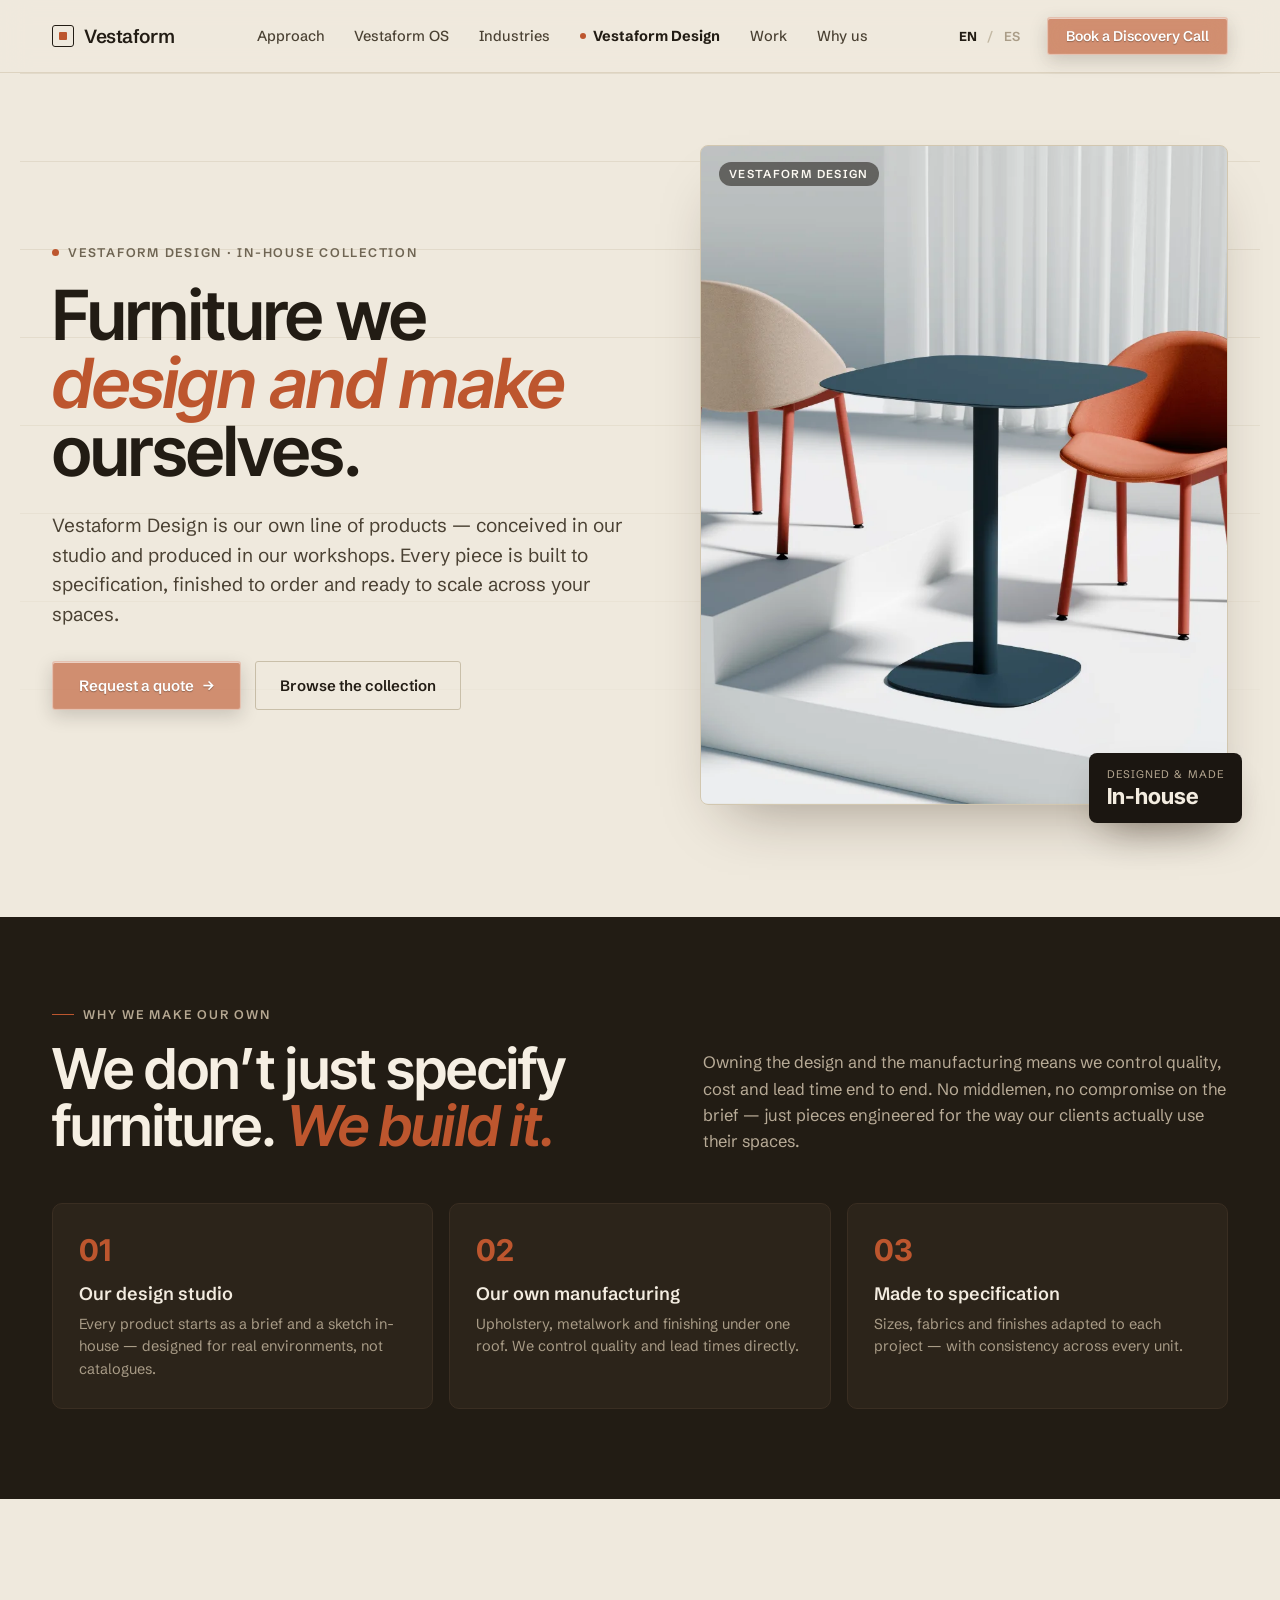
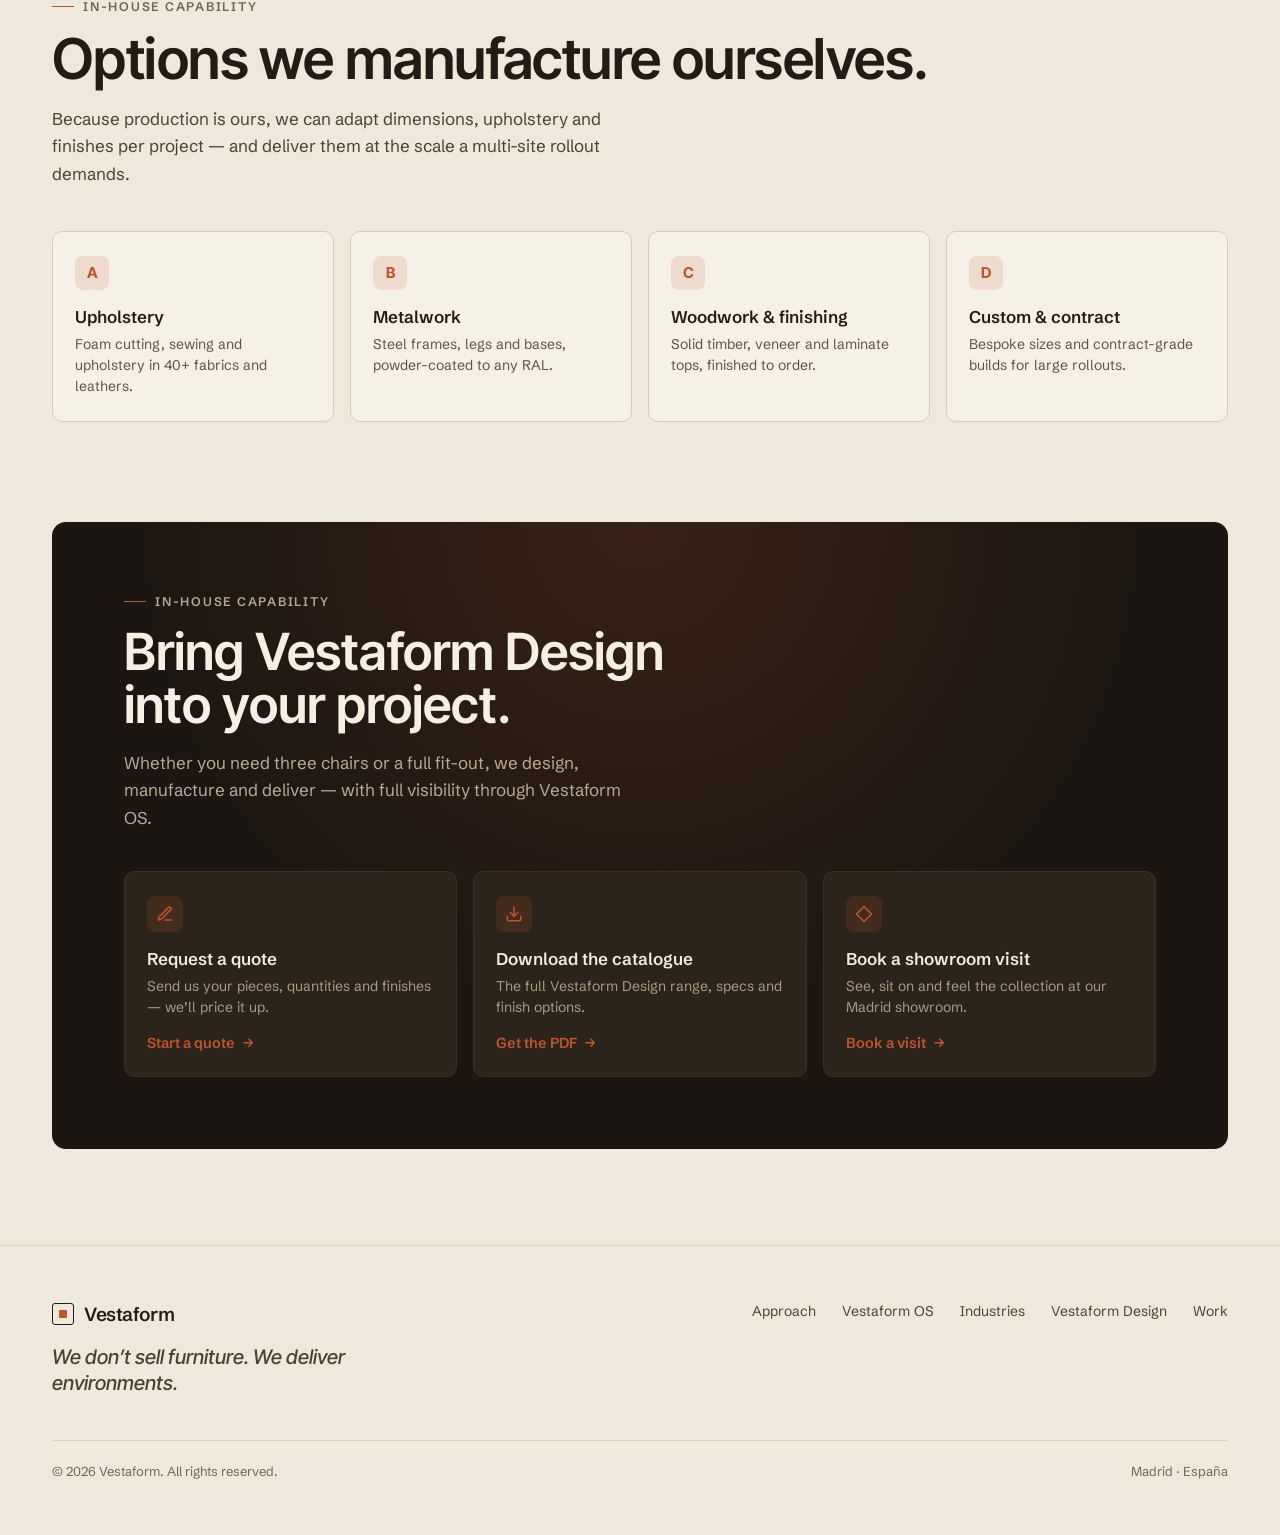
==== project/design.html @ c0415ea2 "Unify nav into shared <site-nav>, add real Design page + glass CTAs Install the ui-ux-pro-max skill " ====
<!DOCTYPE html>
<html lang="en">
<head>
<meta charset="utf-8">
<meta name="viewport" content="width=device-width, initial-scale=1">
<title>Vestaform Design — Furniture we design and make ourselves</title>
<link rel="preconnect" href="https://fonts.googleapis.com">
<link rel="preconnect" href="https://fonts.gstatic.com" crossorigin>
<link href="https://fonts.googleapis.com/css2?family=Inter+Tight:ital,wght@0,400;0,500;0,600;0,700;0,800;1,400;1,600&family=Schibsted+Grotesk:ital,wght@0,400;0,500;0,600;0,700;0,800;1,400&display=swap" rel="stylesheet">
<link rel="stylesheet" href="../vestaform.css">
<script src="image-slot.js"></script>
<script src="nav.js"></script>
<style>
/* Design-page-only section styles (shared nav/buttons/footer/kicker → vestaform.css) */

/* Hero */
.d-hero { max-width: 1240px; margin: 0 auto; padding: 72px 32px 40px; position: relative; }
.d-hero-grid { position: relative; display: grid; grid-template-columns: 1.05fr 0.95fr; gap: clamp(32px, 5vw, 72px); align-items: center; }
.d-hero-rule { position: absolute; inset: 0; background-image: linear-gradient(#d7cdb8 1px, transparent 1px); background-size: 100% 88px; opacity: 0.5; pointer-events: none; mask-image: linear-gradient(to bottom, #000 30%, transparent 92%); -webkit-mask-image: linear-gradient(to bottom, #000 30%, transparent 92%); }
.d-hero-eyebrow { display: inline-flex; align-items: center; gap: 9px; font-size: 12.5px; font-weight: 600; letter-spacing: 0.14em; text-transform: uppercase; color: #6f6553; }
.d-hero-eyebrow .dot { width: 7px; height: 7px; border-radius: 50%; background: var(--accent); }
.d-hero-h1 { font-family: 'Inter Tight', sans-serif; font-weight: 600; font-size: clamp(42px, 5.4vw, 78px); line-height: 0.98; letter-spacing: -0.015em; margin: 22px 0 0; max-width: 15ch; }
.d-hero-h1 em { font-style: italic; color: var(--accent); }
.d-hero-sub { max-width: 50ch; font-size: clamp(16px, 1.5vw, 19px); line-height: 1.55; color: #4a4133; margin: 26px 0 0; }
.d-hero-ctas { display: flex; flex-wrap: wrap; gap: 14px; margin-top: 32px; }
.btn-line { padding: 14px 24px; border-radius: 3px; font-size: 15px; font-weight: 600; color: #221c14; border: 1px solid #c9bfa9; background: transparent; text-decoration: none; cursor: pointer; display: inline-flex; align-items: center; transition: background 0.15s; }
.btn-line:hover { background: #e6dcc8; }
.d-hero-media { position: relative; }
.d-hero-frame { position: relative; aspect-ratio: 4/5; border-radius: 8px; overflow: hidden; border: 1px solid #d2c7b0; background: linear-gradient(135deg, #e2d8c4, #d8ccb4); box-shadow: 0 30px 60px -28px rgba(40,25,12,0.4); }
.d-hero-frame image-slot { position: absolute; inset: 0; width: 100%; height: 100%; }
.d-img-badge { position: absolute; left: 18px; top: 16px; pointer-events: none; font-size: 11.5px; font-weight: 600; letter-spacing: 0.12em; text-transform: uppercase; color: #fdfaf3; background: rgba(27,22,17,0.55); padding: 5px 10px; border-radius: 20px; backdrop-filter: blur(4px); }
.d-hero-tag { position: absolute; right: -14px; bottom: -18px; background: #1b1611; color: #f3ece0; border-radius: 8px; padding: 14px 18px; box-shadow: 0 20px 40px -16px rgba(40,25,12,0.5); animation: vfFloat 7s ease-in-out infinite; }
.d-hero-tag-l { font-size: 11px; letter-spacing: 0.1em; text-transform: uppercase; color: #b6a892; }
.d-hero-tag-v { font-family: 'Inter Tight', sans-serif; font-size: 22px; font-weight: 700; margin-top: 2px; }

/* Story (dark) */
.d-story { margin-top: 72px; background: #221c14; color: #ece4d6; }
.d-story-inner { max-width: 1240px; margin: 0 auto; padding: clamp(56px, 7vw, 96px) 32px; }
.d-story-head { display: grid; grid-template-columns: 1.15fr 1fr; gap: 48px; align-items: end; margin-top: 18px; }
.d-story-h2 { font-family: 'Inter Tight', sans-serif; font-weight: 600; font-size: clamp(32px, 4.4vw, 60px); line-height: 1.02; letter-spacing: -0.015em; margin: 0; max-width: 16ch; color: #f6efe3; }
.d-story-h2 em { font-style: italic; color: var(--accent); }
.d-story-body { font-size: 16.5px; line-height: 1.6; color: #b8ab97; margin: 0; }
.d-pillars { display: grid; grid-template-columns: repeat(3, 1fr); gap: 16px; margin-top: 48px; }
.d-pillar { background: #2c241a; border: 1px solid #3a2e22; border-radius: 10px; padding: 28px 26px; }
.d-pillar-n { font-family: 'Inter Tight', sans-serif; font-weight: 700; font-size: 30px; color: var(--accent); }
.d-pillar-t { font-size: 18px; font-weight: 600; color: #f3ece0; margin-top: 14px; }
.d-pillar-d { font-size: 14.5px; line-height: 1.55; color: #a99c87; margin-top: 8px; }

/* Capabilities (bone) */
.d-cap { max-width: 1240px; margin: 0 auto; padding: clamp(64px, 8vw, 100px) 32px; }
.d-cap-intro { max-width: 60ch; font-size: 17px; line-height: 1.6; color: #4a4133; margin: 18px 0 0; }
.d-cap-grid { display: grid; grid-template-columns: repeat(4, 1fr); gap: 16px; margin-top: 44px; }
.d-cap-card { border: 1px solid #d8cdb8; background: #f6f1e7; border-radius: 10px; padding: 24px 22px; transition: border-color 0.2s; }
.d-cap-card:hover { border-color: #c2b599; }
.d-cap-badge { width: 34px; height: 34px; border-radius: 8px; background: rgba(189,86,46,0.14); color: var(--accent); display: inline-flex; align-items: center; justify-content: center; font-family: 'Inter Tight', sans-serif; font-weight: 700; font-size: 15px; }
.d-cap-t { font-size: 17px; font-weight: 600; color: #221c14; margin-top: 16px; }
.d-cap-d { font-size: 14px; line-height: 1.5; color: #5d5544; margin-top: 7px; }

/* CTA (dark panel) */
.d-cta { max-width: 1240px; margin: 0 auto; padding: 0 32px 96px; }
.d-cta-panel { background: #1b1611; border-radius: 14px; padding: clamp(40px,6vw,72px); position: relative; overflow: hidden; }
.d-cta-glow { position: absolute; inset: 0; background-image: radial-gradient(circle at 50% 0%, rgba(189,86,46,0.18), transparent 60%); pointer-events: none; }
.d-cta-content { position: relative; }
.d-cta-h2 { font-family: 'Inter Tight', sans-serif; font-weight: 600; font-size: clamp(30px,4vw,52px); line-height: 1.04; color: #f6efe3; margin: 16px 0 0; max-width: 18ch; }
.d-cta-sub { font-size: 17px; line-height: 1.6; color: #b8ab97; margin: 18px 0 0; max-width: 52ch; }
.d-cta-cards { display: grid; grid-template-columns: repeat(3, 1fr); gap: 16px; margin-top: 40px; }
.d-cta-card { background: #2c241a; border: 1px solid #3a2e22; border-radius: 10px; padding: 24px 22px; display: flex; flex-direction: column; }
.d-cta-icon { width: 36px; height: 36px; border-radius: 8px; background: rgba(189,86,46,0.16); color: var(--accent); display: inline-flex; align-items: center; justify-content: center; }
.d-cta-icon svg { width: 18px; height: 18px; }
.d-cta-card-t { font-size: 17px; font-weight: 600; color: #f3ece0; margin-top: 16px; }
.d-cta-card-d { font-size: 14px; line-height: 1.5; color: #a99c87; margin-top: 7px; flex: 1; }
.d-cta-action { display: inline-flex; align-items: center; gap: 8px; margin-top: 16px; text-decoration: none; font-size: 14.5px; font-weight: 600; color: var(--accent); transition: gap 0.15s; }
.d-cta-action:hover { gap: 12px; }

/* Responsive */
@media (max-width: 880px) {
  .d-hero-grid, .d-story-head { grid-template-columns: 1fr; gap: 32px; }
  .d-cap-grid { grid-template-columns: repeat(2, 1fr); }
  .d-cta-cards { grid-template-columns: 1fr; }
  .d-pillars { grid-template-columns: 1fr; }
  .d-hero-tag { right: 12px; }
}
@media (max-width: 768px) {
  .d-hero, .d-story-inner, .d-cap, .d-cta { padding-left: 20px; padding-right: 20px; }
  .d-cap-grid { grid-template-columns: 1fr; }
}
</style>
</head>
<body>

<a href="#main" class="skip-link" data-i18n="a11y.skip">Skip to content</a>

<!-- NAV (rendered by nav.js · single source of truth) -->
<site-nav id="top" data-active="design" data-home="../index.html" data-design-href="design.html"></site-nav>

<main id="main">

  <!-- HERO -->
  <section class="d-hero">
    <div class="d-hero-rule"></div>
    <div class="d-hero-grid">
      <div>
        <div class="d-hero-eyebrow anim-up"><span class="dot"></span><span data-i18n="hero.eyebrow"></span></div>
        <h1 class="d-hero-h1 anim-up-1">
          <span data-i18n="hero.h1a"></span> <em data-i18n="hero.h1b"></em><span data-i18n="hero.h1c"></span>
        </h1>
        <p class="d-hero-sub anim-up-2" data-i18n="hero.sub"></p>
        <div class="d-hero-ctas anim-up-3">
          <a href="../index.html#contact" class="btn-cta-lg btn-glass"><span data-i18n="hero.cta1"></span> <span>→</span></a>
          <a href="#collection" class="btn-line" data-i18n="hero.cta2"></a>
        </div>
      </div>
      <div class="d-hero-media anim-up-4">
        <div class="d-hero-frame">
          <image-slot id="vf-design-hero" shape="rect" fit="cover" placeholder="Drop a flagship product photo"></image-slot>
          <div class="d-img-badge" data-i18n="hero.imgTag"></div>
        </div>
        <div class="d-hero-tag">
          <div class="d-hero-tag-l" data-i18n="hero.badgeLabel"></div>
          <div class="d-hero-tag-v" data-i18n="hero.badgeVal"></div>
        </div>
      </div>
    </div>
  </section>

  <!-- IN-HOUSE STORY -->
  <section class="d-story">
    <div class="d-story-inner">
      <div class="kicker kicker-dark"><span class="kicker-line"></span><span data-i18n="story.kicker"></span></div>
      <div class="d-story-head">
        <h2 class="d-story-h2"><span data-i18n="story.titleA"></span> <em data-i18n="story.titleB"></em></h2>
        <p class="d-story-body" data-i18n="story.body"></p>
      </div>
      <div class="d-pillars" id="d-pillars"></div>
    </div>
  </section>

  <!-- CAPABILITIES -->
  <section id="collection" class="d-cap">
    <div class="kicker"><span class="kicker-line"></span><span data-i18n="cap.kicker"></span></div>
    <h2 class="section-h2" data-i18n="cap.title"></h2>
    <p class="d-cap-intro" data-i18n="cap.intro"></p>
    <div class="d-cap-grid" id="d-caps"></div>
  </section>

  <!-- CTA -->
  <section class="d-cta">
    <div class="d-cta-panel">
      <div class="d-cta-glow"></div>
      <div class="d-cta-content">
        <div class="kicker kicker-dark"><span class="kicker-line"></span><span data-i18n="cap.kicker"></span></div>
        <h2 class="d-cta-h2" data-i18n="cta.title"></h2>
        <p class="d-cta-sub" data-i18n="cta.sub"></p>
        <div class="d-cta-cards" id="d-cta-cards"></div>
      </div>
    </div>
  </section>

</main>

<!-- FOOTER -->
<footer class="footer">
  <div class="footer-inner">
    <div class="footer-top">
      <div class="footer-logo-area">
        <a href="../index.html#top" class="nav-logo">
          <span class="nav-logo-box"><span class="nav-logo-dot"></span></span>
          <span class="nav-logo-name">Vestaform</span>
        </a>
        <p class="footer-tagline" data-i18n="footer.tag"></p>
      </div>
      <div class="footer-links">
        <a href="../index.html#model" data-i18n="nav.approach"></a>
        <a href="../index.html#os" data-i18n="nav.os"></a>
        <a href="../index.html#industries" data-i18n="nav.industries"></a>
        <a href="design.html" data-i18n="nav.design"></a>
        <a href="../index.html#work" data-i18n="nav.work"></a>
      </div>
    </div>
    <div class="footer-bottom">
      <span>© 2026 Vestaform. <span data-i18n="footer.rights"></span></span>
      <span>Madrid · España</span>
    </div>
  </div>
</footer>

<script>
// ── Translations (Design page) ───────────────────────────────────────────────
// nav.* and a11y.* mirror index.html so the shared <site-nav> renders identically.
const T = {
  en: {
    a11y: { skip: 'Skip to content' },
    nav: { approach: 'Approach', os: 'Vestaform OS', industries: 'Industries', design: 'Vestaform Design', work: 'Work', about: 'Why us', cta: 'Book a Discovery Call' },
    hero: {
      eyebrow: 'Vestaform Design · In-house collection',
      h1a: 'Furniture we', h1b: 'design and make', h1c: ' ourselves.',
      sub: 'Vestaform Design is our own line of products — conceived in our studio and produced in our workshops. Every piece is built to specification, finished to order and ready to scale across your spaces.',
      cta1: 'Request a quote', cta2: 'Browse the collection',
      imgTag: 'Vestaform Design', badgeLabel: 'Designed & made', badgeVal: 'In-house'
    },
    story: {
      kicker: 'Why we make our own',
      titleA: 'We don’t just specify furniture.', titleB: 'We build it.',
      body: 'Owning the design and the manufacturing means we control quality, cost and lead time end to end. No middlemen, no compromise on the brief — just pieces engineered for the way our clients actually use their spaces.',
      pillars: [
        { n: '01', t: 'Our design studio', d: 'Every product starts as a brief and a sketch in-house — designed for real environments, not catalogues.' },
        { n: '02', t: 'Our own manufacturing', d: 'Upholstery, metalwork and finishing under one roof. We control quality and lead times directly.' },
        { n: '03', t: 'Made to specification', d: 'Sizes, fabrics and finishes adapted to each project — with consistency across every unit.' }
      ]
    },
    cap: {
      kicker: 'In-house capability',
      title: 'Options we manufacture ourselves.',
      intro: 'Because production is ours, we can adapt dimensions, upholstery and finishes per project — and deliver them at the scale a multi-site rollout demands.',
      items: [
        { n: 'A', t: 'Upholstery', d: 'Foam cutting, sewing and upholstery in 40+ fabrics and leathers.' },
        { n: 'B', t: 'Metalwork', d: 'Steel frames, legs and bases, powder-coated to any RAL.' },
        { n: 'C', t: 'Woodwork & finishing', d: 'Solid timber, veneer and laminate tops, finished to order.' },
        { n: 'D', t: 'Custom & contract', d: 'Bespoke sizes and contract-grade builds for large rollouts.' }
      ]
    },
    cta: {
      title: 'Bring Vestaform Design into your project.',
      sub: 'Whether you need three chairs or a full fit-out, we design, manufacture and deliver — with full visibility through Vestaform OS.',
      cards: [
        { icon: 'pencil', t: 'Request a quote', d: 'Send us your pieces, quantities and finishes — we’ll price it up.', action: 'Start a quote' },
        { icon: 'download', t: 'Download the catalogue', d: 'The full Vestaform Design range, specs and finish options.', action: 'Get the PDF' },
        { icon: 'diamond', t: 'Book a showroom visit', d: 'See, sit on and feel the collection at our Madrid showroom.', action: 'Book a visit' }
      ]
    },
    footer: { tag: 'We don’t sell furniture. We deliver environments.', rights: 'All rights reserved.' }
  },
  es: {
    a11y: { skip: 'Saltar al contenido' },
    nav: { approach: 'Enfoque', os: 'Vestaform OS', industries: 'Sectores', design: 'Vestaform Design', work: 'Proyectos', about: 'Por qué', cta: 'Reserva una llamada' },
    hero: {
      eyebrow: 'Vestaform Design · Colección propia',
      h1a: 'Mobiliario que', h1b: 'diseñamos y fabricamos', h1c: ' nosotros.',
      sub: 'Vestaform Design es nuestra propia línea de productos — concebida en nuestro estudio y producida en nuestros talleres. Cada pieza se construye a medida, se acaba bajo pedido y está lista para escalar en tus espacios.',
      cta1: 'Pide presupuesto', cta2: 'Ver la colección',
      imgTag: 'Vestaform Design', badgeLabel: 'Diseñado y fabricado', badgeVal: 'En casa'
    },
    story: {
      kicker: 'Por qué fabricamos lo nuestro',
      titleA: 'No solo especificamos mobiliario.', titleB: 'Lo fabricamos.',
      body: 'Controlar el diseño y la fabricación significa controlar la calidad, el coste y los plazos de principio a fin. Sin intermediarios y sin renunciar al brief — piezas pensadas para cómo los clientes usan realmente sus espacios.',
      pillars: [
        { n: '01', t: 'Nuestro estudio', d: 'Cada producto nace de un brief y un boceto en casa — diseñado para entornos reales, no para catálogos.' },
        { n: '02', t: 'Fabricación propia', d: 'Tapicería, metalistería y acabados bajo un mismo techo. Controlamos calidad y plazos directamente.' },
        { n: '03', t: 'Hecho a medida', d: 'Tamaños, tejidos y acabados adaptados a cada proyecto — con consistencia en cada unidad.' }
      ]
    },
    cap: {
      kicker: 'Capacidad propia',
      title: 'Opciones que fabricamos nosotros.',
      intro: 'Como la producción es nuestra, adaptamos dimensiones, tapicería y acabados por proyecto — y los entregamos a la escala que exige un despliegue multisede.',
      items: [
        { n: 'A', t: 'Tapicería', d: 'Corte de espuma, costura y tapizado en +40 tejidos y pieles.' },
        { n: 'B', t: 'Metalistería', d: 'Estructuras, patas y bases de acero, lacadas a cualquier RAL.' },
        { n: 'C', t: 'Madera y acabados', d: 'Tableros de madera maciza, chapa y laminado, acabados bajo pedido.' },
        { n: 'D', t: 'A medida y contract', d: 'Tamaños a medida y construcción contract para grandes despliegues.' }
      ]
    },
    cta: {
      title: 'Lleva Vestaform Design a tu proyecto.',
      sub: 'Tanto si necesitas tres sillas como un proyecto completo, diseñamos, fabricamos y entregamos — con visibilidad total a través de Vestaform OS.',
      cards: [
        { icon: 'pencil', t: 'Pide presupuesto', d: 'Envíanos piezas, cantidades y acabados — lo presupuestamos.', action: 'Iniciar presupuesto' },
        { icon: 'download', t: 'Descarga el catálogo', d: 'Toda la gama Vestaform Design, fichas y opciones de acabado.', action: 'Obtener el PDF' },
        { icon: 'diamond', t: 'Reserva una visita', d: 'Ve, prueba y siente la colección en nuestro showroom de Madrid.', action: 'Reservar visita' }
      ]
    },
    footer: { tag: 'No vendemos muebles. Entregamos entornos.', rights: 'Todos los derechos reservados.' }
  }
};

// SVG icons (no emoji — per UI/UX checklist: vector icons that scale & theme)
const ICONS = {
  pencil: '<svg viewBox="0 0 24 24" fill="none" stroke="currentColor" stroke-width="2" stroke-linecap="round" stroke-linejoin="round"><path d="M12 20h9"/><path d="M16.5 3.5a2.12 2.12 0 0 1 3 3L7 19l-4 1 1-4Z"/></svg>',
  download: '<svg viewBox="0 0 24 24" fill="none" stroke="currentColor" stroke-width="2" stroke-linecap="round" stroke-linejoin="round"><path d="M21 15v4a2 2 0 0 1-2 2H5a2 2 0 0 1-2-2v-4"/><polyline points="7 10 12 15 17 10"/><line x1="12" y1="15" x2="12" y2="3"/></svg>',
  diamond: '<svg viewBox="0 0 24 24" fill="none" stroke="currentColor" stroke-width="2" stroke-linecap="round" stroke-linejoin="round"><path d="M12 2 22 12 12 22 2 12Z"/></svg>'
};

let lang = 'en';
function t() { return T[lang]; }
function get(path) { return path.split('.').reduce((o, k) => o && o[k], t()); }

function updateI18n() {
  document.querySelectorAll('[data-i18n]').forEach(el => {
    const v = get(el.dataset.i18n);
    if (v !== undefined) el.textContent = v;
  });
}
function updateLangButtons() {
  const active = { color: '#221c14', fontWeight: 700 };
  const inactive = { color: '#a99c87', fontWeight: 600 };
  const en = document.getElementById('btn-en'), es = document.getElementById('btn-es');
  if (!en || !es) return;
  Object.assign(en.style, lang === 'en' ? active : inactive);
  Object.assign(es.style, lang === 'es' ? active : inactive);
  en.setAttribute('aria-pressed', lang === 'en');
  es.setAttribute('aria-pressed', lang === 'es');
}
function renderLists() {
  document.getElementById('d-pillars').innerHTML = t().story.pillars.map(p => `
    <div class="d-pillar">
      <div class="d-pillar-n">${p.n}</div>
      <div class="d-pillar-t">${p.t}</div>
      <div class="d-pillar-d">${p.d}</div>
    </div>`).join('');
  document.getElementById('d-caps').innerHTML = t().cap.items.map(i => `
    <div class="d-cap-card">
      <div class="d-cap-badge">${i.n}</div>
      <div class="d-cap-t">${i.t}</div>
      <div class="d-cap-d">${i.d}</div>
    </div>`).join('');
  document.getElementById('d-cta-cards').innerHTML = t().cta.cards.map(c => `
    <div class="d-cta-card">
      <div class="d-cta-icon">${ICONS[c.icon] || ''}</div>
      <div class="d-cta-card-t">${c.t}</div>
      <div class="d-cta-card-d">${c.d}</div>
      <a href="../index.html#contact" class="d-cta-action">${c.action} <span>→</span></a>
    </div>`).join('');
}
function renderAll() { updateI18n(); updateLangButtons(); renderLists(); }

// Globals referenced by <site-nav>'s inline handlers
function setLang(l) { lang = l; document.documentElement.lang = l; renderAll(); }
function toggleNav() {
  const nav = document.getElementById('top'), btn = document.getElementById('nav-toggle');
  const open = nav.classList.toggle('open');
  if (btn) btn.setAttribute('aria-expanded', open);
}
function closeNav() {
  document.getElementById('top').classList.remove('open');
  const btn = document.getElementById('nav-toggle');
  if (btn) btn.setAttribute('aria-expanded', 'false');
}
const navLinks = document.getElementById('nav-links');
if (navLinks) navLinks.addEventListener('click', e => { if (e.target.closest('a')) closeNav(); });

renderAll();
</script>
</body>
</html>
---- vestaform.css ----
/* ============================================================================
   vestaform.css — shared design layer
   Single source of truth for tokens, navigation, buttons, footer, a11y.
   Loaded by every real page (index.html, project/design.html) so the menu,
   logo, buttons and footer can never drift between pages.
   Page-specific section styles stay inline in each page.
   ========================================================================== */

/* ── Base & tokens ─────────────────────────────────────────────────────────── */
:root { --accent: #bd562e; --bg: #efe9dd; }
*, *::before, *::after { box-sizing: border-box; }
html, body { margin: 0; padding: 0; }
body {
  font-family: 'Schibsted Grotesk', system-ui, sans-serif;
  background: #efe9dd;
  color: #221c14;
  -webkit-font-smoothing: antialiased;
  overflow-x: clip;
}
::selection { background: #bd562e; color: #fdfaf3; }
a { color: inherit; }

/* ── Animations ────────────────────────────────────────────────────────────── */
@keyframes vfUp { from { opacity: 0; transform: translateY(20px); } to { opacity: 1; transform: none; } }
@keyframes vfGrow { from { transform: scaleX(0); } to { transform: scaleX(1); } }
@keyframes vfBlink { 0%, 100% { opacity: 1; } 50% { opacity: 0.25; } }
@keyframes vfFloat { 0%, 100% { transform: translateY(0); } 50% { transform: translateY(-8px); } }
@keyframes vfShimmer { 0% { background-position: -200% 0; } 100% { background-position: 200% 0; } }
@keyframes vfWordIn { 0% { opacity: 0; transform: translateY(0.42em) rotate(1.5deg); filter: blur(3px); } 100% { opacity: 1; transform: none; filter: blur(0); } }
@keyframes vfPanel { from { opacity: 0; transform: translateY(10px); } to { opacity: 1; transform: none; } }

.anim-up { animation: vfUp 0.7s cubic-bezier(0.2,0.7,0.2,1) both; }
.anim-up-1 { animation: vfUp 0.8s cubic-bezier(0.2,0.7,0.2,1) 0.06s both; }
.anim-up-2 { animation: vfUp 0.8s cubic-bezier(0.2,0.7,0.2,1) 0.14s both; }
.anim-up-3 { animation: vfUp 0.8s cubic-bezier(0.2,0.7,0.2,1) 0.2s both; }
.anim-up-4 { animation: vfUp 0.9s cubic-bezier(0.2,0.7,0.2,1) 0.28s both; }

/* ── Layout ────────────────────────────────────────────────────────────────── */
.container { max-width: 1240px; margin: 0 auto; padding: 0 32px; }

/* ── Navigation (rendered by project/nav.js <site-nav>) ────────────────────── */
site-nav { display: block; min-height: 60px; }   /* custom elements default to inline; avoid FOUC jump */
.nav {
  position: sticky; top: 0; z-index: 50;
  backdrop-filter: blur(14px);
  background: rgba(239,233,221,0.82);
  border-bottom: 1px solid #ddd3c0;
}
.nav-inner {
  max-width: 1240px; margin: 0 auto;
  padding: 16px 32px;
  display: flex; align-items: center; justify-content: space-between; gap: 24px;
}
.nav-logo { display: flex; align-items: center; gap: 10px; text-decoration: none; color: #221c14; }
.nav-logo-box {
  width: 22px; height: 22px; border: 1.5px solid #221c14; border-radius: 3px;
  display: inline-flex; align-items: center; justify-content: center;
}
.nav-logo-dot { width: 8px; height: 8px; background: var(--accent); border-radius: 1px; }
.nav-logo-name { font-size: 19px; font-weight: 600; letter-spacing: -0.02em; }
.nav-links { display: flex; align-items: center; gap: 30px; }
.nav-links a {
  text-decoration: none; color: #4a4133; font-size: 14.5px; font-weight: 500;
  transition: color 0.15s; cursor: pointer;
}
.nav-links a:hover { color: #221c14; }
.nav-links a.is-active { color: #221c14; font-weight: 700; display: inline-flex; align-items: center; gap: 7px; }
.nav-links a.is-active::before { content: ''; width: 6px; height: 6px; border-radius: 50%; background: var(--accent); }
.nav-right { display: flex; align-items: center; gap: 18px; }
.lang-toggle { display: flex; align-items: center; gap: 2px; font-size: 13px; font-weight: 600; }
.lang-toggle button {
  background: transparent; border: none; cursor: pointer; padding: 2px 4px;
  font-family: 'Schibsted Grotesk', sans-serif; font-size: 13px; font-weight: 600;
  transition: color 0.15s; min-height: 40px; min-width: 34px;
}
.lang-toggle .sep { color: #c3b9a4; }

/* Mobile nav toggle */
.nav-toggle {
  display: none; background: transparent; border: 1px solid #d2c7b0; border-radius: 4px;
  width: 40px; height: 40px; cursor: pointer; align-items: center; justify-content: center;
}
.nav-toggle-bars, .nav-toggle-bars::before, .nav-toggle-bars::after {
  content: ''; display: block; width: 18px; height: 1.5px; background: #221c14; position: relative;
}
.nav-toggle-bars::before { position: absolute; top: -5px; }
.nav-toggle-bars::after { position: absolute; top: 5px; }

/* ── Buttons ───────────────────────────────────────────────────────────────── */
.btn-cta {
  display: inline-flex; align-items: center; gap: 9px; cursor: pointer;
  text-decoration: none; padding: 9px 18px; border-radius: 3px;
  font-size: 14px; font-weight: 600; background: var(--accent); color: #fdfaf3;
  transition: opacity 0.15s;
}
.btn-cta:hover { opacity: 0.9; }
.btn-cta-lg {
  padding: 14px 26px; border-radius: 3px; font-size: 15px; font-weight: 600; cursor: pointer;
  background: var(--accent); color: #fdfaf3; text-decoration: none;
  display: inline-flex; align-items: center; gap: 9px; transition: opacity 0.15s, transform 0.15s;
}
.btn-cta-lg:hover { opacity: 0.9; transform: translateY(-1px); }
.btn-outline {
  padding: 14px 24px; border-radius: 3px; font-size: 15px; font-weight: 600; cursor: pointer;
  color: #fdfaf3; border: 1px solid rgba(253,250,243,0.5);
  background: rgba(253,250,243,0.08); backdrop-filter: blur(4px);
  text-decoration: none; transition: background 0.15s;
}
.btn-outline:hover { background: rgba(253,250,243,0.18); }

/* Frosted-clay glass — layered onto .btn-cta / .btn-cta-lg / .cta-btn.
   Keeps the clay brand colour while adding glassmorphism. */
.btn-glass {
  position: relative;
  background: rgba(189, 86, 46, 0.62);              /* clay #bd562e @ ~62% */
  color: #fff;
  border: 1px solid rgba(255, 255, 255, 0.45);      /* subtle 1px light border */
  -webkit-backdrop-filter: blur(12px) saturate(1.2);
  backdrop-filter: blur(12px) saturate(1.2);
  box-shadow:
    inset 0 1px 0 rgba(255, 255, 255, 0.55),        /* inner top highlight */
    inset 0 0 0 1px rgba(255, 255, 255, 0.06),
    0 6px 18px rgba(33, 28, 20, 0.18);              /* soft outer lift */
  text-shadow: 0 1px 1px rgba(33, 28, 20, 0.35);    /* holds white text contrast */
  transition: background 0.18s ease, box-shadow 0.18s ease, transform 0.18s ease;
}
.btn-glass:hover {
  background: rgba(189, 86, 46, 0.78);              /* denser on hover */
  box-shadow:
    inset 0 1px 0 rgba(255, 255, 255, 0.7),
    0 8px 24px rgba(33, 28, 20, 0.26);
  transform: translateY(-1px);
  opacity: 1;
}
.btn-glass:active { transform: translateY(0); }
/* On dark panels the bone-bg highlight reads weakly — raise opacity/border. */
.cta-panel .btn-glass, .os-panel .btn-glass {
  background: rgba(189, 86, 46, 0.7);
  border-color: rgba(255, 255, 255, 0.5);
}
.cta-panel .btn-glass:hover, .os-panel .btn-glass:hover { background: rgba(189, 86, 46, 0.85); }
/* Fallback where backdrop-filter is unsupported → near-solid clay so AA never fails. */
@supports not ((backdrop-filter: blur(1px)) or (-webkit-backdrop-filter: blur(1px))) {
  .btn-glass { background: rgba(189, 86, 46, 0.95); }
}

/* ── Kicker / section headings ─────────────────────────────────────────────── */
.kicker {
  display: flex; align-items: center; gap: 9px;
  font-size: 12.5px; font-weight: 600; letter-spacing: 0.14em;
  text-transform: uppercase; color: #6f6553;
}
.kicker-line { width: 22px; height: 1px; background: var(--accent); flex: none; }
.kicker-dark { color: #b6a892; }
.section-h2 {
  font-family: 'Inter Tight', sans-serif; font-weight: 600;
  font-size: clamp(34px, 4.4vw, 60px); line-height: 1.02;
  letter-spacing: -0.01em; margin: 16px 0 0;
}

/* ── Footer ────────────────────────────────────────────────────────────────── */
.footer { border-top: 1px solid #ddd3c0; }
.footer-inner { max-width: 1240px; margin: 0 auto; padding: 56px 32px; }
.footer-top { display: flex; flex-wrap: wrap; justify-content: space-between; gap: 32px; align-items: flex-start; }
.footer-logo-area { max-width: 30ch; }
.footer-tagline { font-family: 'Inter Tight', sans-serif; font-weight: 500; font-style: italic; font-size: 20px; line-height: 1.3; color: #4a4133; margin: 18px 0 0; }
.footer-links { display: flex; gap: 26px; flex-wrap: wrap; }
.footer-links a { text-decoration: none; color: #4a4133; font-size: 14px; transition: color 0.15s; }
.footer-links a:hover { color: #221c14; }
.footer-bottom { display: flex; flex-wrap: wrap; justify-content: space-between; gap: 12px; margin-top: 44px; padding-top: 22px; border-top: 1px solid #ddd3c0; font-size: 13px; color: #6f6553; }

/* ── Accessibility ─────────────────────────────────────────────────────────── */
a:focus-visible, button:focus-visible, [tabindex]:focus-visible {
  outline: 2px solid var(--accent); outline-offset: 3px; border-radius: 2px;
}
.skip-link {
  position: absolute; left: 12px; top: -64px; z-index: 100;
  background: #1b1611; color: #fdfaf3; padding: 10px 16px; border-radius: 4px;
  font-size: 14px; font-weight: 600; text-decoration: none; transition: top 0.2s;
}
.skip-link:focus { top: 12px; }

/* ── Reduced motion ────────────────────────────────────────────────────────── */
@media (prefers-reduced-motion: reduce) {
  *, *::before, *::after {
    animation-duration: 0.001ms !important; animation-iteration-count: 1 !important;
    transition-duration: 0.001ms !important; scroll-behavior: auto !important;
  }
}

/* ── Shared responsive: nav + container/footer gutters ─────────────────────── */
@media (max-width: 880px) {
  .nav-toggle { display: inline-flex; }
  .nav-links {
    position: absolute; top: 100%; left: 0; right: 0; display: none;
    flex-direction: column; align-items: stretch; gap: 0;
    background: rgba(239,233,221,0.98); backdrop-filter: blur(14px);
    border-bottom: 1px solid #ddd3c0; padding: 6px 32px 16px;
  }
  .nav.open .nav-links { display: flex; }
  .nav-right .btn-cta { display: none; }
  .nav-links a { padding: 13px 0; font-size: 16px; border-bottom: 1px solid #e3d9c6; }
  .nav-links a.is-active::before { display: none; }
}
@media (max-width: 768px) {
  .container, .nav-inner, .footer-inner { padding-left: 20px; padding-right: 20px; }
  .footer-top { flex-direction: column; }
}
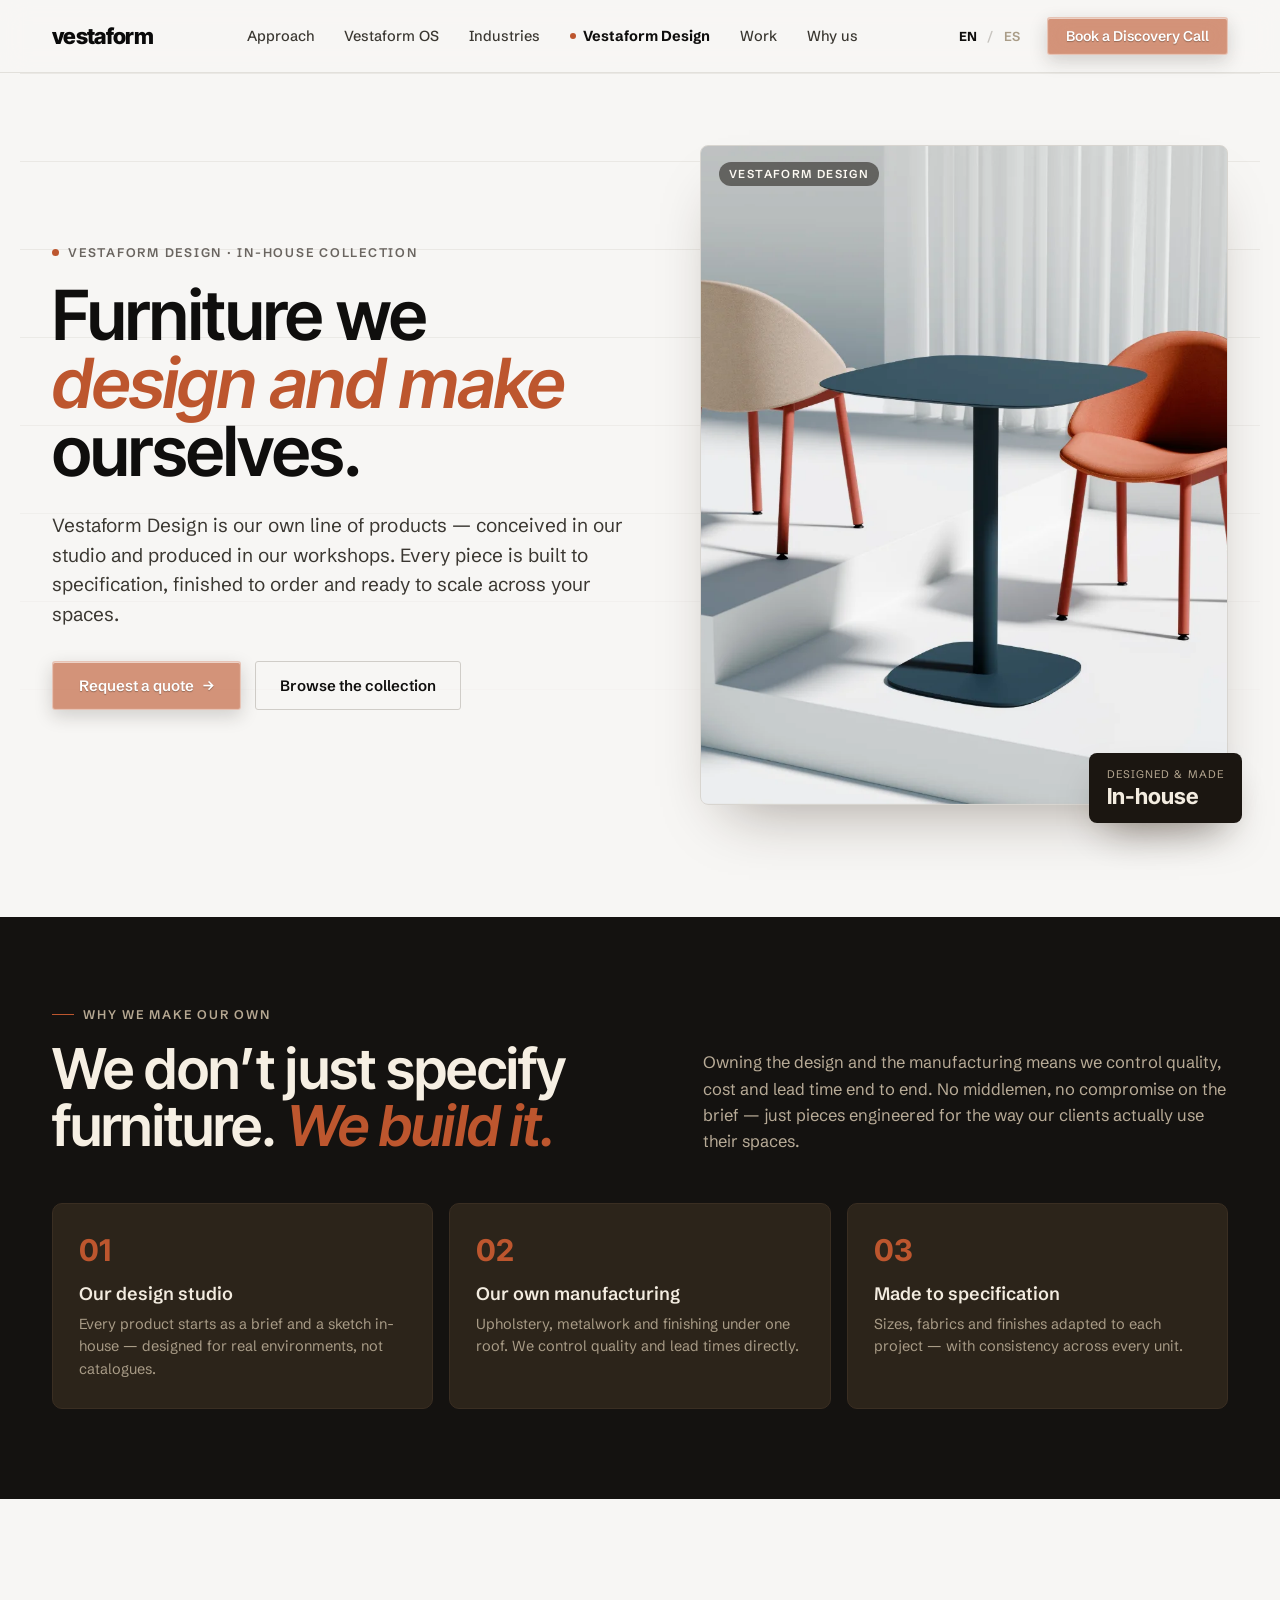
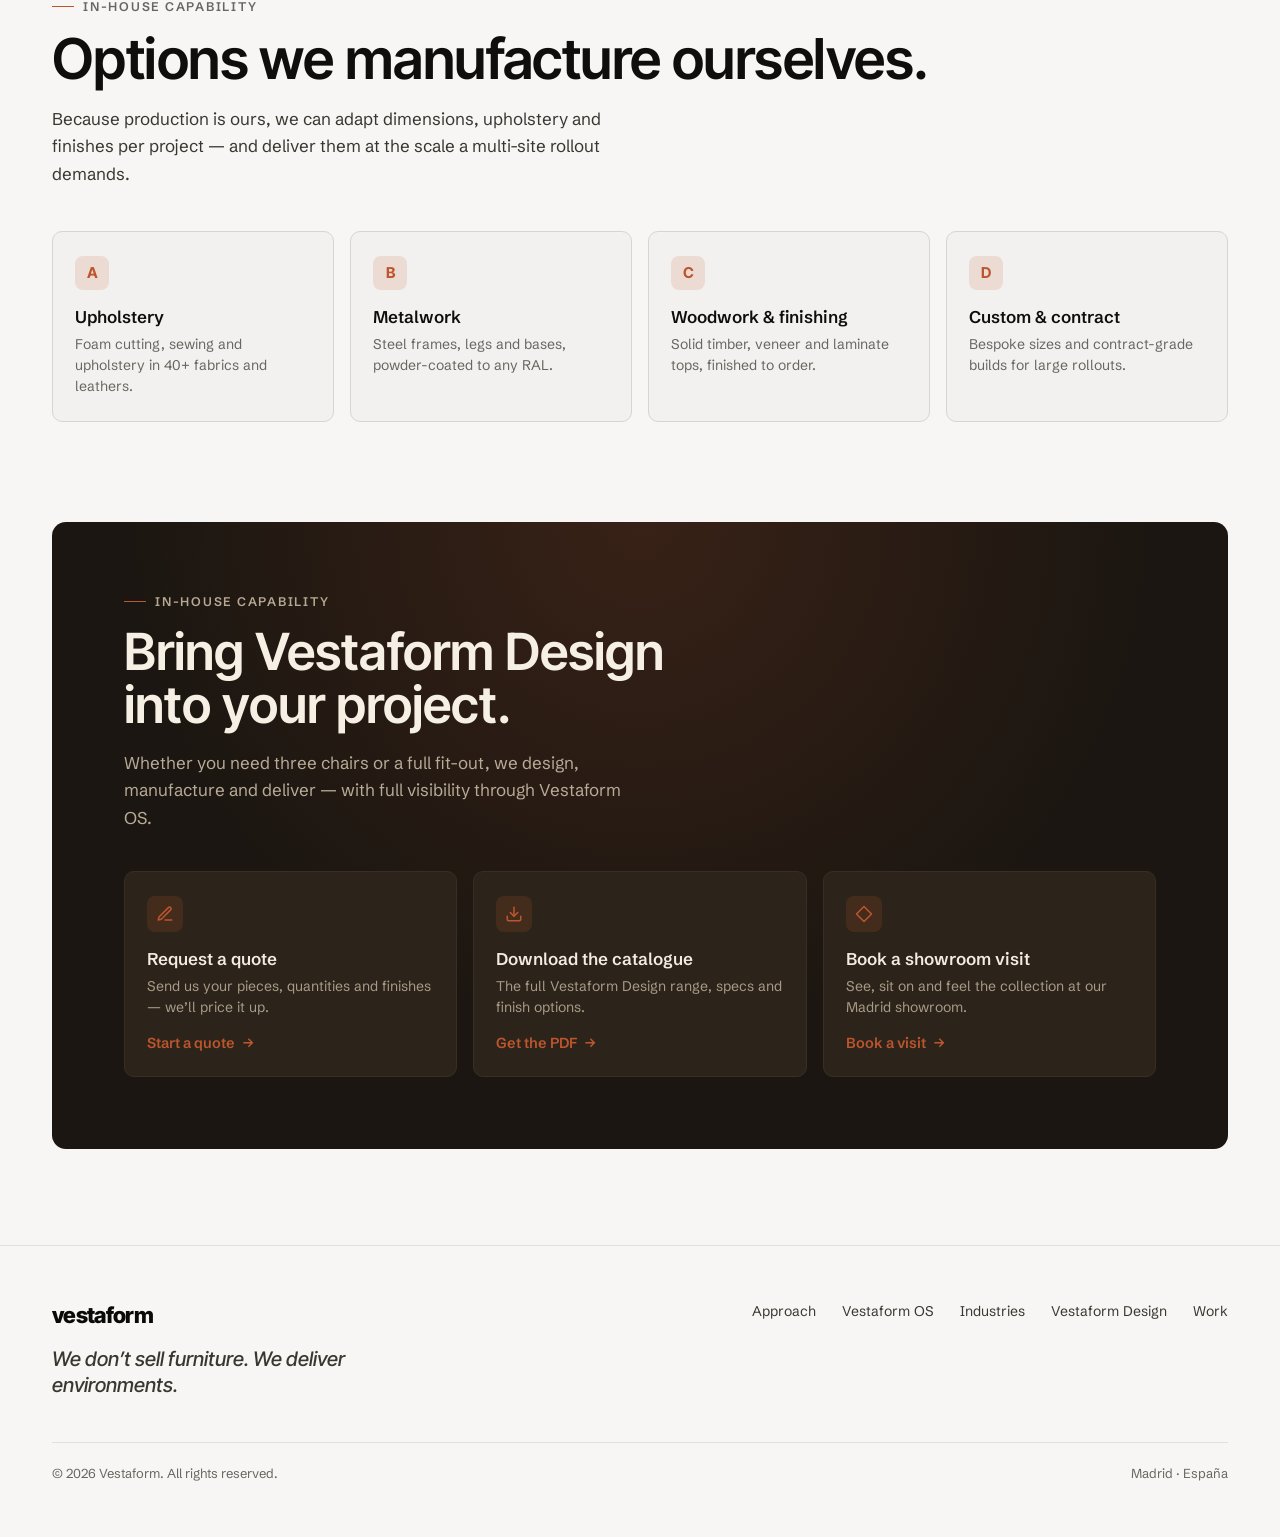
==== commit 0b00f5fb: "Reconcile shared nav/Design page with main's neutral re-brand (#5) Merge main (PR #5 re-palette) and" ====
--- a/project/design.html
+++ b/project/design.html
@@ -16,17 +16,17 @@
 /* Hero */
 .d-hero { max-width: 1240px; margin: 0 auto; padding: 72px 32px 40px; position: relative; }
 .d-hero-grid { position: relative; display: grid; grid-template-columns: 1.05fr 0.95fr; gap: clamp(32px, 5vw, 72px); align-items: center; }
-.d-hero-rule { position: absolute; inset: 0; background-image: linear-gradient(#d7cdb8 1px, transparent 1px); background-size: 100% 88px; opacity: 0.5; pointer-events: none; mask-image: linear-gradient(to bottom, #000 30%, transparent 92%); -webkit-mask-image: linear-gradient(to bottom, #000 30%, transparent 92%); }
-.d-hero-eyebrow { display: inline-flex; align-items: center; gap: 9px; font-size: 12.5px; font-weight: 600; letter-spacing: 0.14em; text-transform: uppercase; color: #6f6553; }
+.d-hero-rule { position: absolute; inset: 0; background-image: linear-gradient(#dedbd6 1px, transparent 1px); background-size: 100% 88px; opacity: 0.5; pointer-events: none; mask-image: linear-gradient(to bottom, #000 30%, transparent 92%); -webkit-mask-image: linear-gradient(to bottom, #000 30%, transparent 92%); }
+.d-hero-eyebrow { display: inline-flex; align-items: center; gap: 9px; font-size: 12.5px; font-weight: 600; letter-spacing: 0.14em; text-transform: uppercase; color: #6a6560; }
 .d-hero-eyebrow .dot { width: 7px; height: 7px; border-radius: 50%; background: var(--accent); }
 .d-hero-h1 { font-family: 'Inter Tight', sans-serif; font-weight: 600; font-size: clamp(42px, 5.4vw, 78px); line-height: 0.98; letter-spacing: -0.015em; margin: 22px 0 0; max-width: 15ch; }
 .d-hero-h1 em { font-style: italic; color: var(--accent); }
-.d-hero-sub { max-width: 50ch; font-size: clamp(16px, 1.5vw, 19px); line-height: 1.55; color: #4a4133; margin: 26px 0 0; }
+.d-hero-sub { max-width: 50ch; font-size: clamp(16px, 1.5vw, 19px); line-height: 1.55; color: #3a3731; margin: 26px 0 0; }
 .d-hero-ctas { display: flex; flex-wrap: wrap; gap: 14px; margin-top: 32px; }
-.btn-line { padding: 14px 24px; border-radius: 3px; font-size: 15px; font-weight: 600; color: #221c14; border: 1px solid #c9bfa9; background: transparent; text-decoration: none; cursor: pointer; display: inline-flex; align-items: center; transition: background 0.15s; }
-.btn-line:hover { background: #e6dcc8; }
+.btn-line { padding: 14px 24px; border-radius: 3px; font-size: 15px; font-weight: 600; color: #0f0e0d; border: 1px solid #d0cdc8; background: transparent; text-decoration: none; cursor: pointer; display: inline-flex; align-items: center; transition: background 0.15s; }
+.btn-line:hover { background: #eeece9; }
 .d-hero-media { position: relative; }
-.d-hero-frame { position: relative; aspect-ratio: 4/5; border-radius: 8px; overflow: hidden; border: 1px solid #d2c7b0; background: linear-gradient(135deg, #e2d8c4, #d8ccb4); box-shadow: 0 30px 60px -28px rgba(40,25,12,0.4); }
+.d-hero-frame { position: relative; aspect-ratio: 4/5; border-radius: 8px; overflow: hidden; border: 1px solid #d8d5d0; background: linear-gradient(135deg, #e8e6e2, #d4d0c8); box-shadow: 0 30px 60px -28px rgba(40,25,12,0.4); }
 .d-hero-frame image-slot { position: absolute; inset: 0; width: 100%; height: 100%; }
 .d-img-badge { position: absolute; left: 18px; top: 16px; pointer-events: none; font-size: 11.5px; font-weight: 600; letter-spacing: 0.12em; text-transform: uppercase; color: #fdfaf3; background: rgba(27,22,17,0.55); padding: 5px 10px; border-radius: 20px; backdrop-filter: blur(4px); }
 .d-hero-tag { position: absolute; right: -14px; bottom: -18px; background: #1b1611; color: #f3ece0; border-radius: 8px; padding: 14px 18px; box-shadow: 0 20px 40px -16px rgba(40,25,12,0.5); animation: vfFloat 7s ease-in-out infinite; }
@@ -34,7 +34,7 @@
 .d-hero-tag-v { font-family: 'Inter Tight', sans-serif; font-size: 22px; font-weight: 700; margin-top: 2px; }
 
 /* Story (dark) */
-.d-story { margin-top: 72px; background: #221c14; color: #ece4d6; }
+.d-story { margin-top: 72px; background: #141210; color: #ece4d6; }
 .d-story-inner { max-width: 1240px; margin: 0 auto; padding: clamp(56px, 7vw, 96px) 32px; }
 .d-story-head { display: grid; grid-template-columns: 1.15fr 1fr; gap: 48px; align-items: end; margin-top: 18px; }
 .d-story-h2 { font-family: 'Inter Tight', sans-serif; font-weight: 600; font-size: clamp(32px, 4.4vw, 60px); line-height: 1.02; letter-spacing: -0.015em; margin: 0; max-width: 16ch; color: #f6efe3; }
@@ -48,13 +48,13 @@
 
 /* Capabilities (bone) */
 .d-cap { max-width: 1240px; margin: 0 auto; padding: clamp(64px, 8vw, 100px) 32px; }
-.d-cap-intro { max-width: 60ch; font-size: 17px; line-height: 1.6; color: #4a4133; margin: 18px 0 0; }
+.d-cap-intro { max-width: 60ch; font-size: 17px; line-height: 1.6; color: #3a3731; margin: 18px 0 0; }
 .d-cap-grid { display: grid; grid-template-columns: repeat(4, 1fr); gap: 16px; margin-top: 44px; }
-.d-cap-card { border: 1px solid #d8cdb8; background: #f6f1e7; border-radius: 10px; padding: 24px 22px; transition: border-color 0.2s; }
-.d-cap-card:hover { border-color: #c2b599; }
+.d-cap-card { border: 1px solid #d8d5d0; background: #f2f1ef; border-radius: 10px; padding: 24px 22px; transition: border-color 0.2s; }
+.d-cap-card:hover { border-color: #d0cdc8; }
 .d-cap-badge { width: 34px; height: 34px; border-radius: 8px; background: rgba(189,86,46,0.14); color: var(--accent); display: inline-flex; align-items: center; justify-content: center; font-family: 'Inter Tight', sans-serif; font-weight: 700; font-size: 15px; }
-.d-cap-t { font-size: 17px; font-weight: 600; color: #221c14; margin-top: 16px; }
-.d-cap-d { font-size: 14px; line-height: 1.5; color: #5d5544; margin-top: 7px; }
+.d-cap-t { font-size: 17px; font-weight: 600; color: #0f0e0d; margin-top: 16px; }
+.d-cap-d { font-size: 14px; line-height: 1.5; color: #6a6560; margin-top: 7px; }
 
 /* CTA (dark panel) */
 .d-cta { max-width: 1240px; margin: 0 auto; padding: 0 32px 96px; }
@@ -164,8 +164,7 @@
     <div class="footer-top">
       <div class="footer-logo-area">
         <a href="../index.html#top" class="nav-logo">
-          <span class="nav-logo-box"><span class="nav-logo-dot"></span></span>
-          <span class="nav-logo-name">Vestaform</span>
+          <span class="nav-logo-name">vestaform</span>
         </a>
         <p class="footer-tagline" data-i18n="footer.tag"></p>
       </div>
@@ -292,7 +291,7 @@
   });
 }
 function updateLangButtons() {
-  const active = { color: '#221c14', fontWeight: 700 };
+  const active = { color: '#0f0e0d', fontWeight: 700 };
   const inactive = { color: '#a99c87', fontWeight: 600 };
   const en = document.getElementById('btn-en'), es = document.getElementById('btn-es');
   if (!en || !es) return;
--- a/vestaform.css
+++ b/vestaform.css
@@ -7,13 +7,13 @@
    ========================================================================== */
 
 /* ── Base & tokens ─────────────────────────────────────────────────────────── */
-:root { --accent: #bd562e; --bg: #efe9dd; }
+:root { --accent: #bd562e; --bg: #f7f6f4; }
 *, *::before, *::after { box-sizing: border-box; }
 html, body { margin: 0; padding: 0; }
 body {
   font-family: 'Schibsted Grotesk', system-ui, sans-serif;
-  background: #efe9dd;
-  color: #221c14;
+  background: #f7f6f4;
+  color: #0f0e0d;
   -webkit-font-smoothing: antialiased;
   overflow-x: clip;
 }
@@ -43,28 +43,26 @@
 .nav {
   position: sticky; top: 0; z-index: 50;
   backdrop-filter: blur(14px);
-  background: rgba(239,233,221,0.82);
-  border-bottom: 1px solid #ddd3c0;
+  background: rgba(247,246,244,0.88);
+  border-bottom: 1px solid #e2e0db;
 }
 .nav-inner {
   max-width: 1240px; margin: 0 auto;
   padding: 16px 32px;
   display: flex; align-items: center; justify-content: space-between; gap: 24px;
 }
-.nav-logo { display: flex; align-items: center; gap: 10px; text-decoration: none; color: #221c14; }
-.nav-logo-box {
-  width: 22px; height: 22px; border: 1.5px solid #221c14; border-radius: 3px;
-  display: inline-flex; align-items: center; justify-content: center;
-}
-.nav-logo-dot { width: 8px; height: 8px; background: var(--accent); border-radius: 1px; }
-.nav-logo-name { font-size: 19px; font-weight: 600; letter-spacing: -0.02em; }
+.nav-logo { display: flex; align-items: center; text-decoration: none; }
+.nav-logo-name {
+  font-family: 'Inter Tight', sans-serif;
+  font-size: 22px; font-weight: 800; letter-spacing: -0.03em; color: #0a0a0a;
+}
 .nav-links { display: flex; align-items: center; gap: 30px; }
 .nav-links a {
-  text-decoration: none; color: #4a4133; font-size: 14.5px; font-weight: 500;
+  text-decoration: none; color: #3a3731; font-size: 14.5px; font-weight: 500;
   transition: color 0.15s; cursor: pointer;
 }
-.nav-links a:hover { color: #221c14; }
-.nav-links a.is-active { color: #221c14; font-weight: 700; display: inline-flex; align-items: center; gap: 7px; }
+.nav-links a:hover { color: #0f0e0d; }
+.nav-links a.is-active { color: #0f0e0d; font-weight: 700; display: inline-flex; align-items: center; gap: 7px; }
 .nav-links a.is-active::before { content: ''; width: 6px; height: 6px; border-radius: 50%; background: var(--accent); }
 .nav-right { display: flex; align-items: center; gap: 18px; }
 .lang-toggle { display: flex; align-items: center; gap: 2px; font-size: 13px; font-weight: 600; }
@@ -73,15 +71,15 @@
   font-family: 'Schibsted Grotesk', sans-serif; font-size: 13px; font-weight: 600;
   transition: color 0.15s; min-height: 40px; min-width: 34px;
 }
-.lang-toggle .sep { color: #c3b9a4; }
+.lang-toggle .sep { color: #c8c5c0; }
 
 /* Mobile nav toggle */
 .nav-toggle {
-  display: none; background: transparent; border: 1px solid #d2c7b0; border-radius: 4px;
+  display: none; background: transparent; border: 1px solid #d8d5d0; border-radius: 4px;
   width: 40px; height: 40px; cursor: pointer; align-items: center; justify-content: center;
 }
 .nav-toggle-bars, .nav-toggle-bars::before, .nav-toggle-bars::after {
-  content: ''; display: block; width: 18px; height: 1.5px; background: #221c14; position: relative;
+  content: ''; display: block; width: 18px; height: 1.5px; background: #0f0e0d; position: relative;
 }
 .nav-toggle-bars::before { position: absolute; top: -5px; }
 .nav-toggle-bars::after { position: absolute; top: 5px; }
@@ -148,7 +146,7 @@
 .kicker {
   display: flex; align-items: center; gap: 9px;
   font-size: 12.5px; font-weight: 600; letter-spacing: 0.14em;
-  text-transform: uppercase; color: #6f6553;
+  text-transform: uppercase; color: #6a6560;
 }
 .kicker-line { width: 22px; height: 1px; background: var(--accent); flex: none; }
 .kicker-dark { color: #b6a892; }
@@ -159,15 +157,15 @@
 }
 
 /* ── Footer ────────────────────────────────────────────────────────────────── */
-.footer { border-top: 1px solid #ddd3c0; }
+.footer { border-top: 1px solid #e2e0db; }
 .footer-inner { max-width: 1240px; margin: 0 auto; padding: 56px 32px; }
 .footer-top { display: flex; flex-wrap: wrap; justify-content: space-between; gap: 32px; align-items: flex-start; }
 .footer-logo-area { max-width: 30ch; }
-.footer-tagline { font-family: 'Inter Tight', sans-serif; font-weight: 500; font-style: italic; font-size: 20px; line-height: 1.3; color: #4a4133; margin: 18px 0 0; }
+.footer-tagline { font-family: 'Inter Tight', sans-serif; font-weight: 500; font-style: italic; font-size: 20px; line-height: 1.3; color: #3a3731; margin: 18px 0 0; }
 .footer-links { display: flex; gap: 26px; flex-wrap: wrap; }
-.footer-links a { text-decoration: none; color: #4a4133; font-size: 14px; transition: color 0.15s; }
-.footer-links a:hover { color: #221c14; }
-.footer-bottom { display: flex; flex-wrap: wrap; justify-content: space-between; gap: 12px; margin-top: 44px; padding-top: 22px; border-top: 1px solid #ddd3c0; font-size: 13px; color: #6f6553; }
+.footer-links a { text-decoration: none; color: #3a3731; font-size: 14px; transition: color 0.15s; }
+.footer-links a:hover { color: #0f0e0d; }
+.footer-bottom { display: flex; flex-wrap: wrap; justify-content: space-between; gap: 12px; margin-top: 44px; padding-top: 22px; border-top: 1px solid #e2e0db; font-size: 13px; color: #6a6560; }
 
 /* ── Accessibility ─────────────────────────────────────────────────────────── */
 a:focus-visible, button:focus-visible, [tabindex]:focus-visible {
@@ -194,12 +192,12 @@
   .nav-links {
     position: absolute; top: 100%; left: 0; right: 0; display: none;
     flex-direction: column; align-items: stretch; gap: 0;
-    background: rgba(239,233,221,0.98); backdrop-filter: blur(14px);
-    border-bottom: 1px solid #ddd3c0; padding: 6px 32px 16px;
+    background: rgba(247,246,244,0.98); backdrop-filter: blur(14px);
+    border-bottom: 1px solid #e2e0db; padding: 6px 32px 16px;
   }
   .nav.open .nav-links { display: flex; }
   .nav-right .btn-cta { display: none; }
-  .nav-links a { padding: 13px 0; font-size: 16px; border-bottom: 1px solid #e3d9c6; }
+  .nav-links a { padding: 13px 0; font-size: 16px; border-bottom: 1px solid #e2e0db; }
   .nav-links a.is-active::before { display: none; }
 }
 @media (max-width: 768px) {
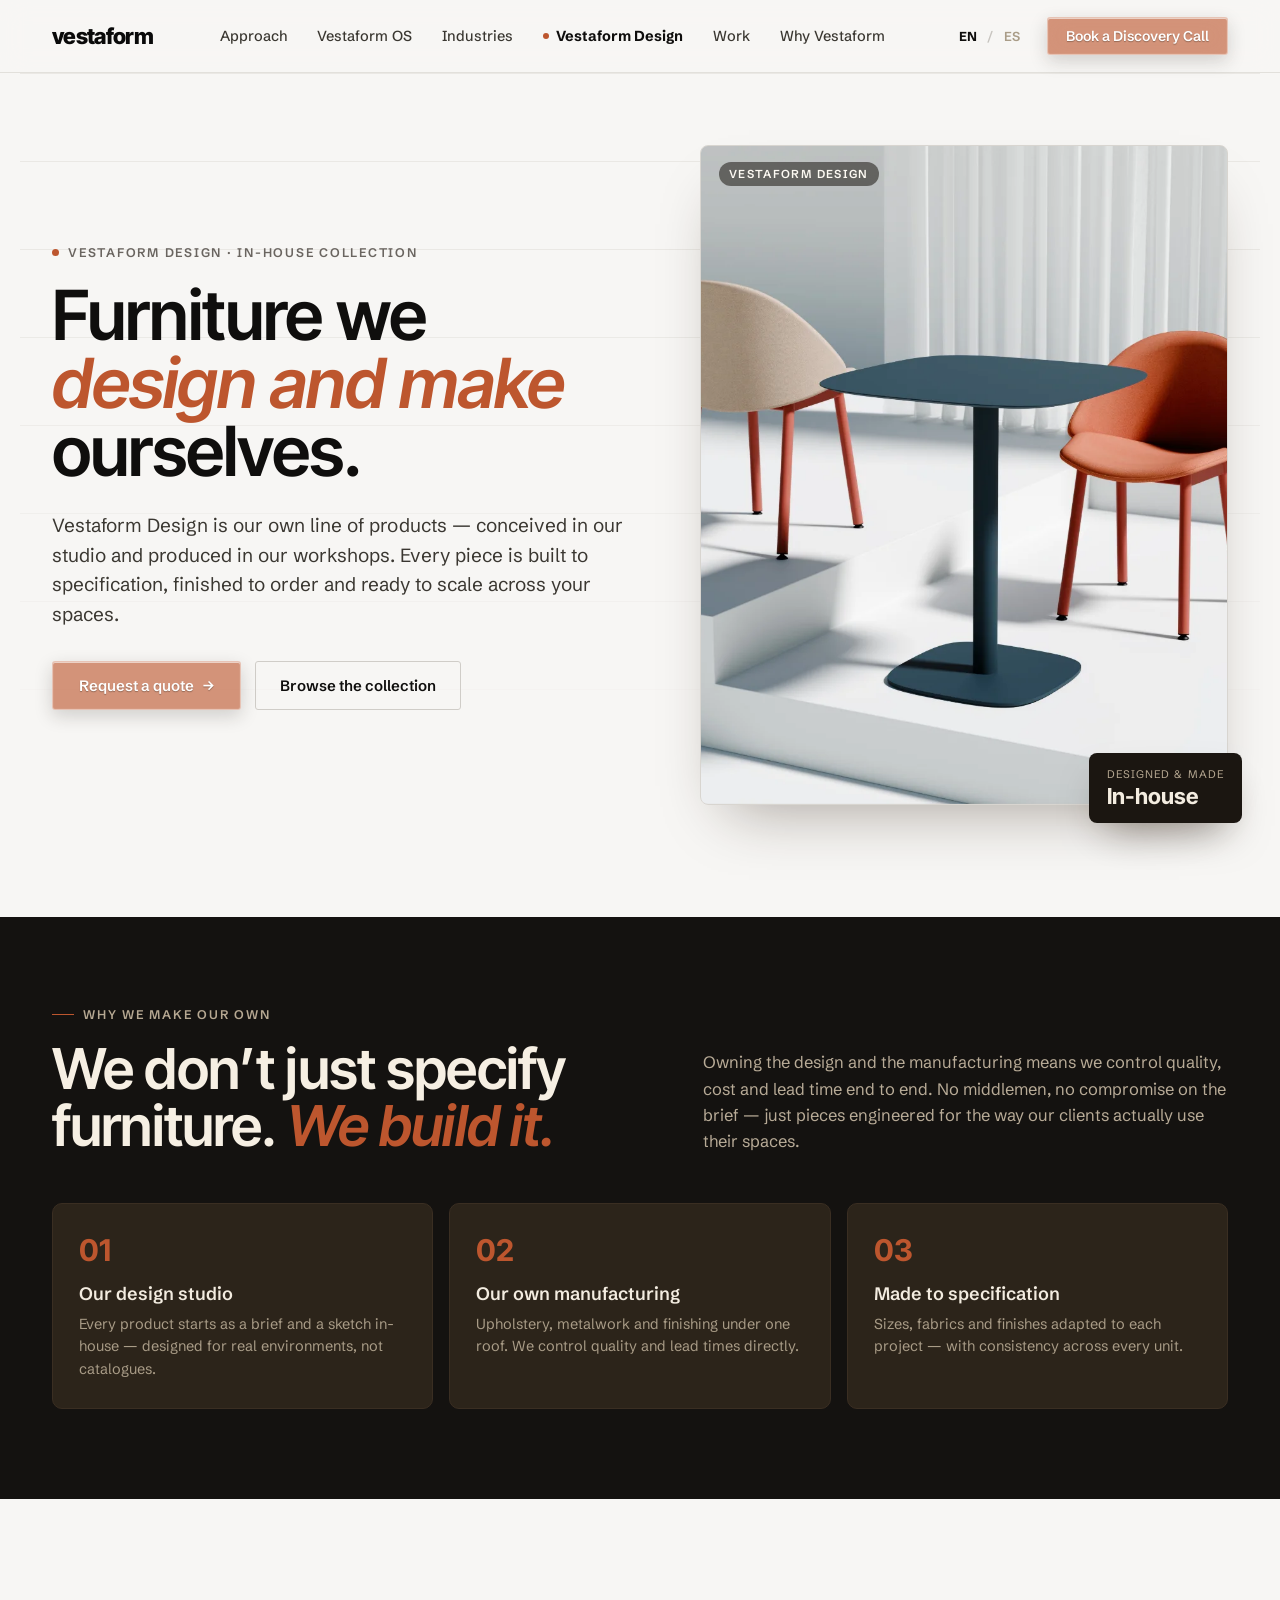
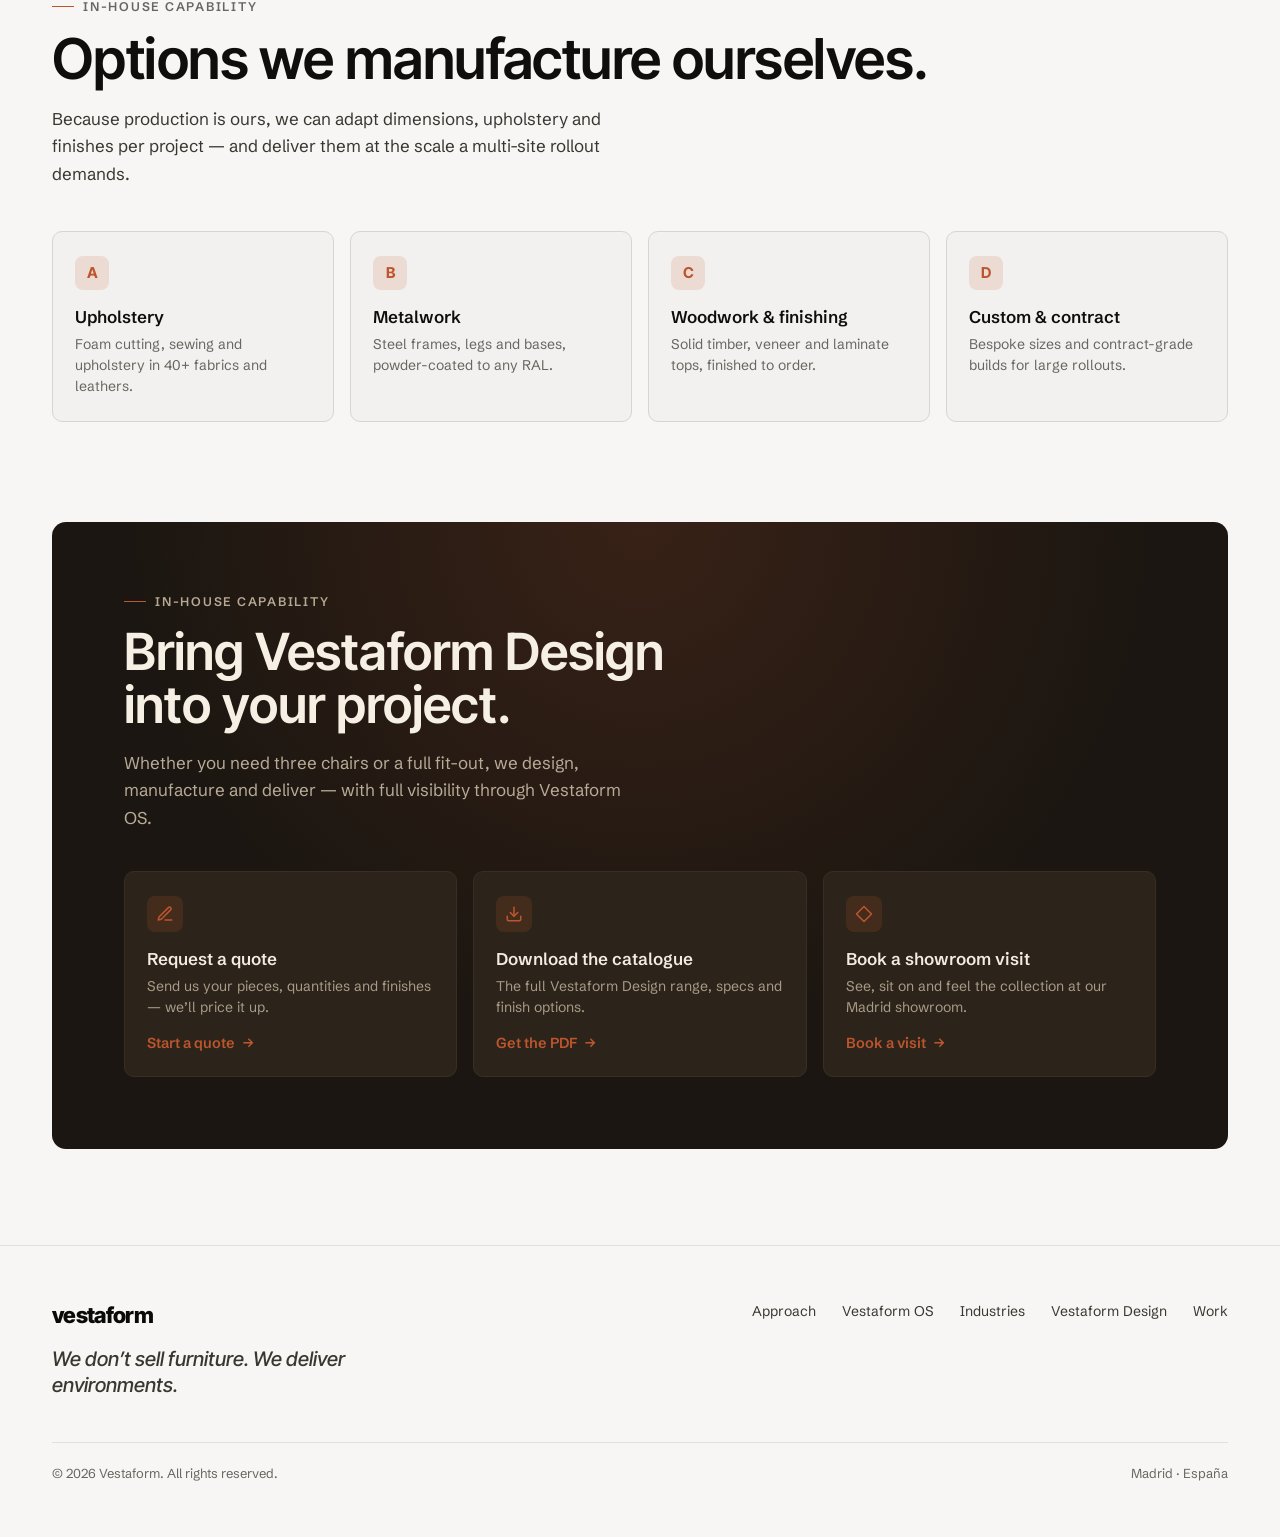
==== commit 31507666: "Merge main (PR #6 i18n/copy) into shared-nav branch Resolve nav conflict in favour of the shared <si" ====
--- a/project/design.html
+++ b/project/design.html
@@ -189,7 +189,7 @@
 const T = {
   en: {
     a11y: { skip: 'Skip to content' },
-    nav: { approach: 'Approach', os: 'Vestaform OS', industries: 'Industries', design: 'Vestaform Design', work: 'Work', about: 'Why us', cta: 'Book a Discovery Call' },
+    nav: { approach: 'Approach', os: 'Vestaform OS', industries: 'Industries', design: 'Vestaform Design', work: 'Work', about: 'Why Vestaform', cta: 'Book a Discovery Call' },
     hero: {
       eyebrow: 'Vestaform Design · In-house collection',
       h1a: 'Furniture we', h1b: 'design and make', h1c: ' ourselves.',
@@ -231,7 +231,7 @@
   },
   es: {
     a11y: { skip: 'Saltar al contenido' },
-    nav: { approach: 'Enfoque', os: 'Vestaform OS', industries: 'Sectores', design: 'Vestaform Design', work: 'Proyectos', about: 'Por qué', cta: 'Reserva una llamada' },
+    nav: { approach: 'Enfoque', os: 'Vestaform OS', industries: 'Sectores', design: 'Vestaform Design', work: 'Proyectos', about: 'Por qué Vestaform', cta: 'Reserva una llamada' },
     hero: {
       eyebrow: 'Vestaform Design · Colección propia',
       h1a: 'Mobiliario que', h1b: 'diseñamos y fabricamos', h1c: ' nosotros.',
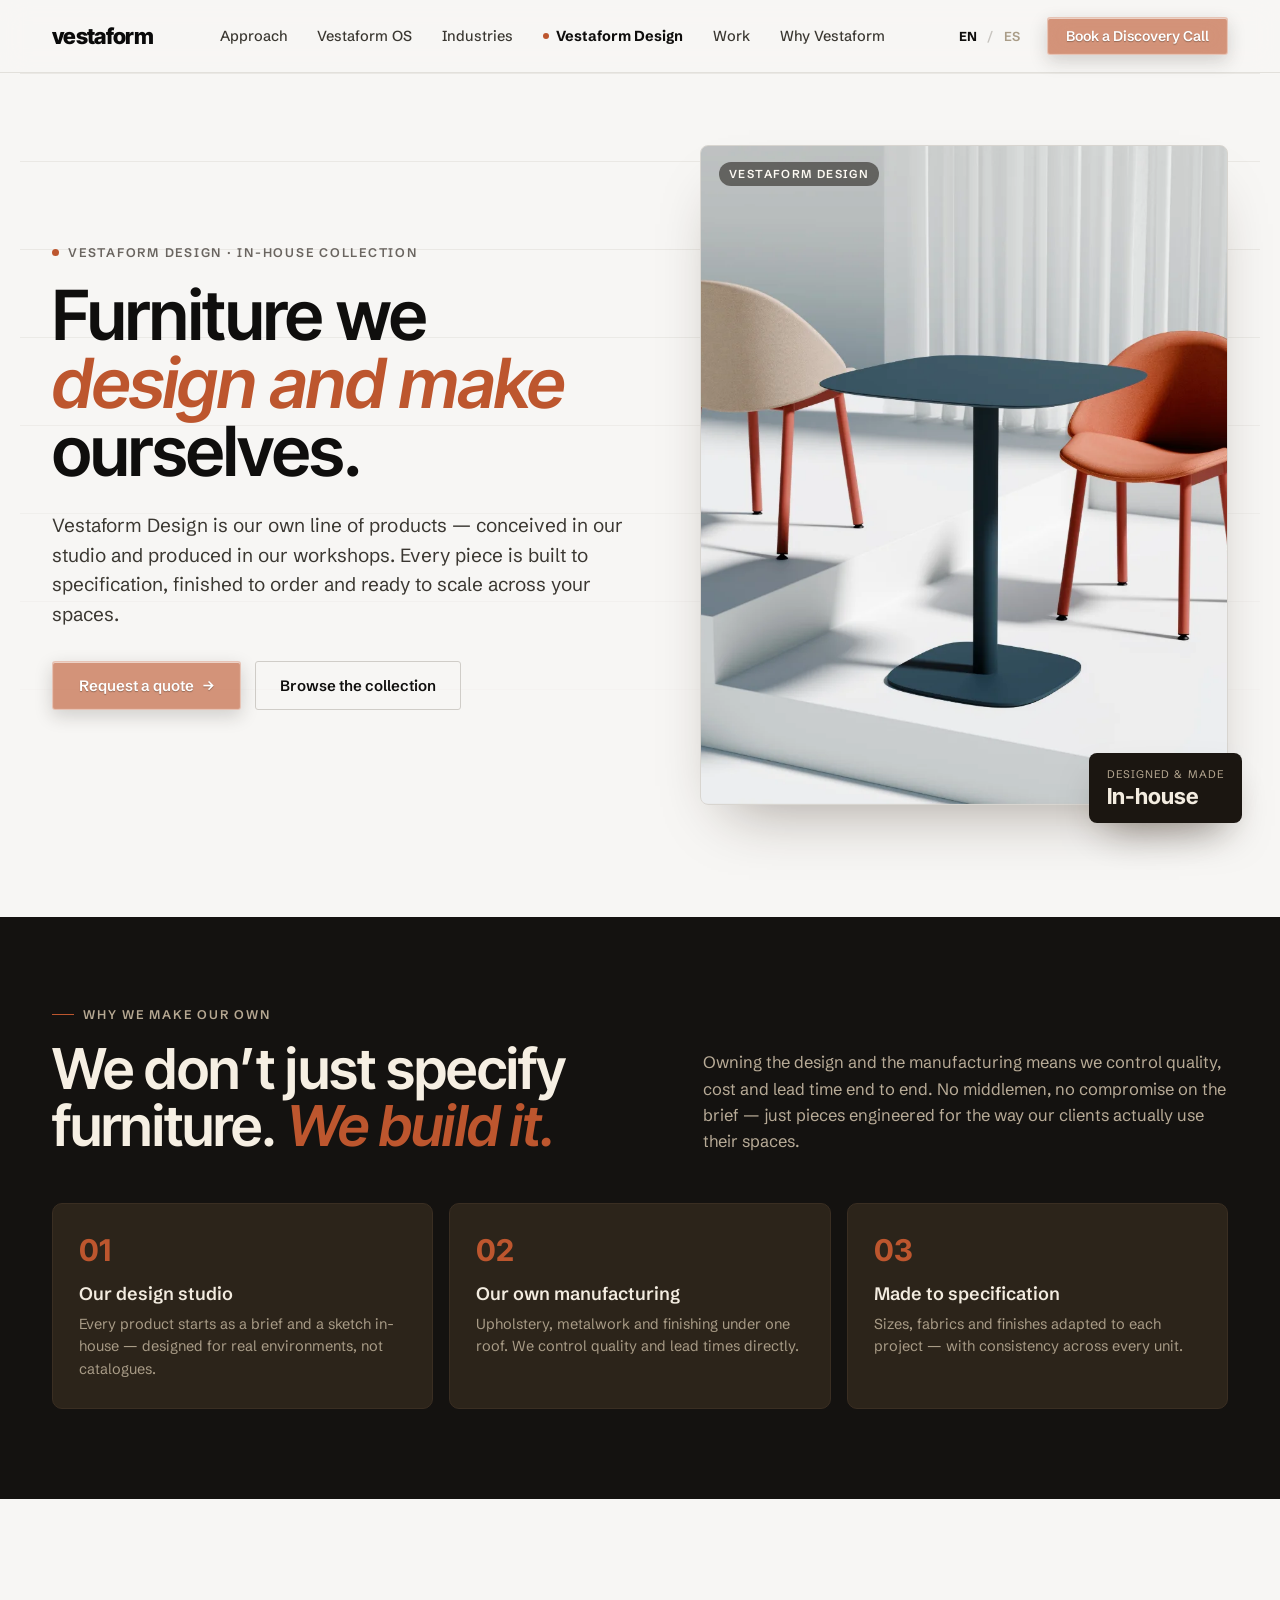
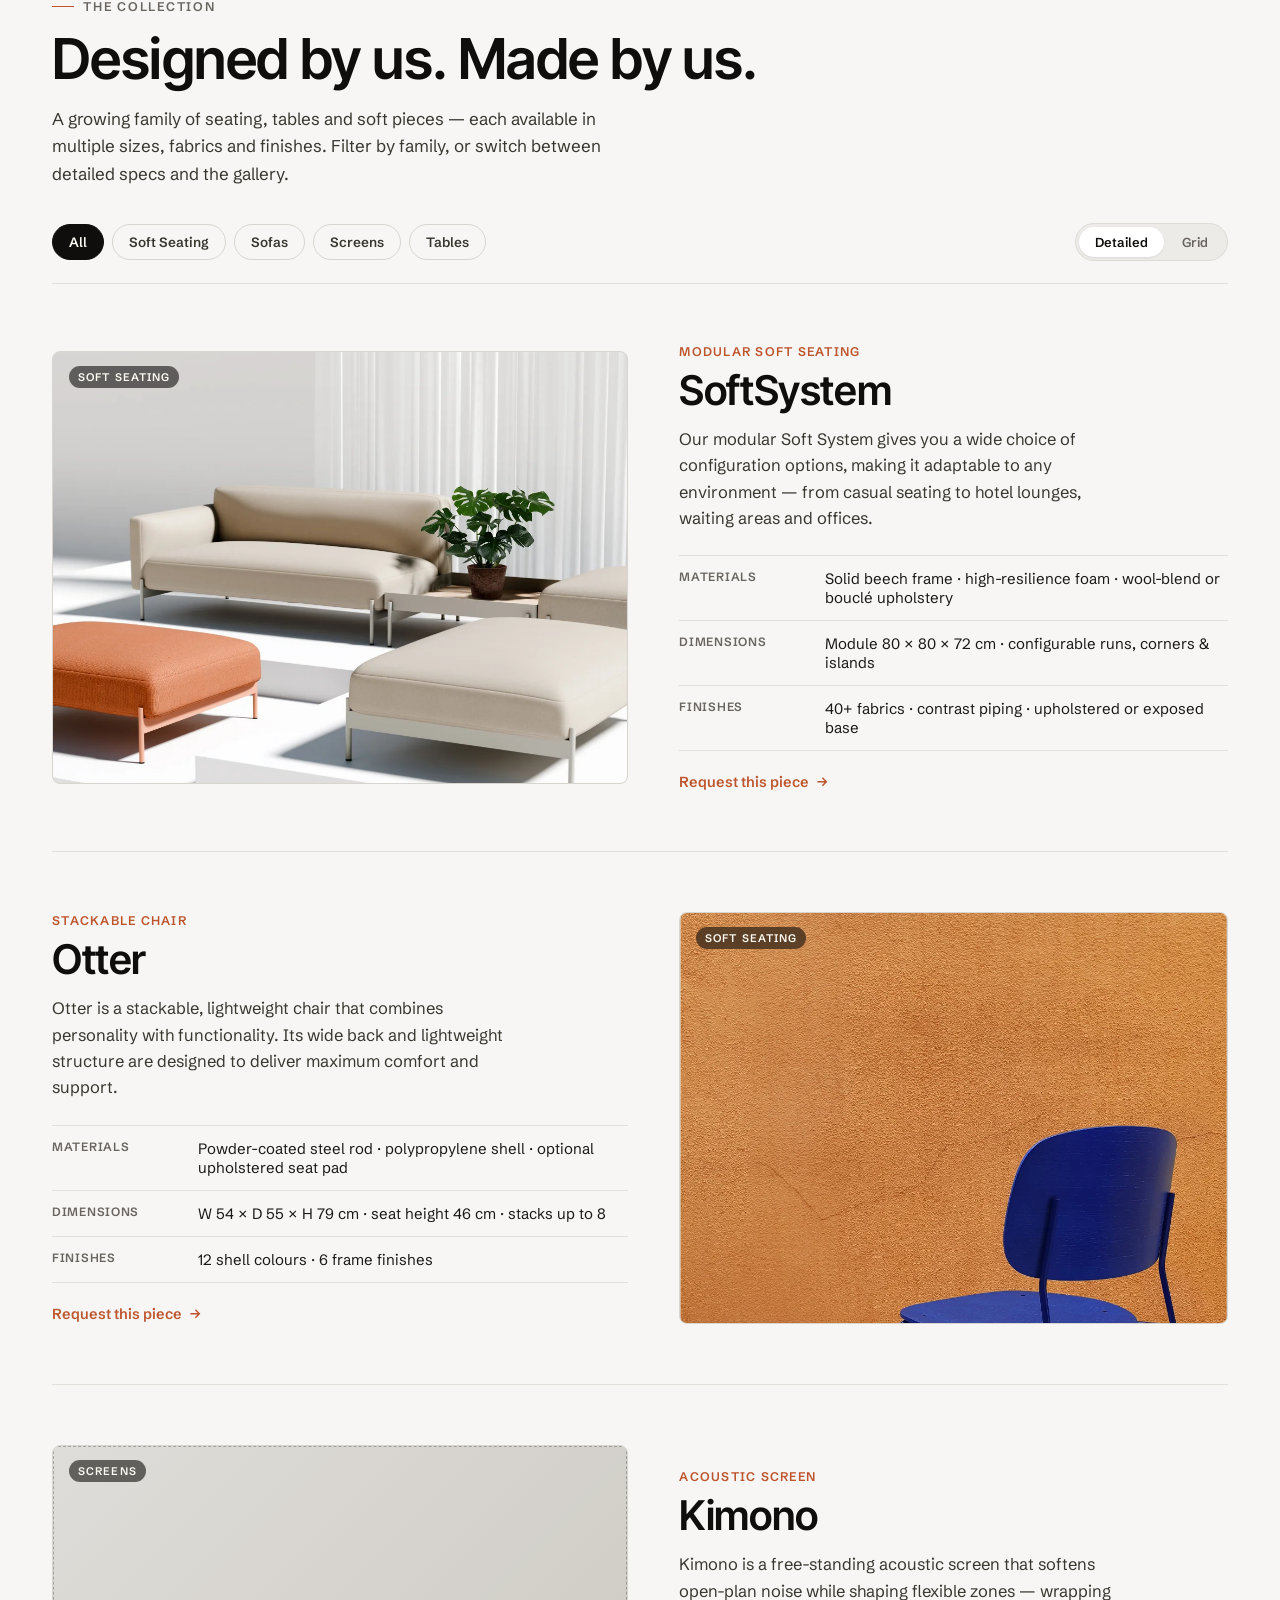
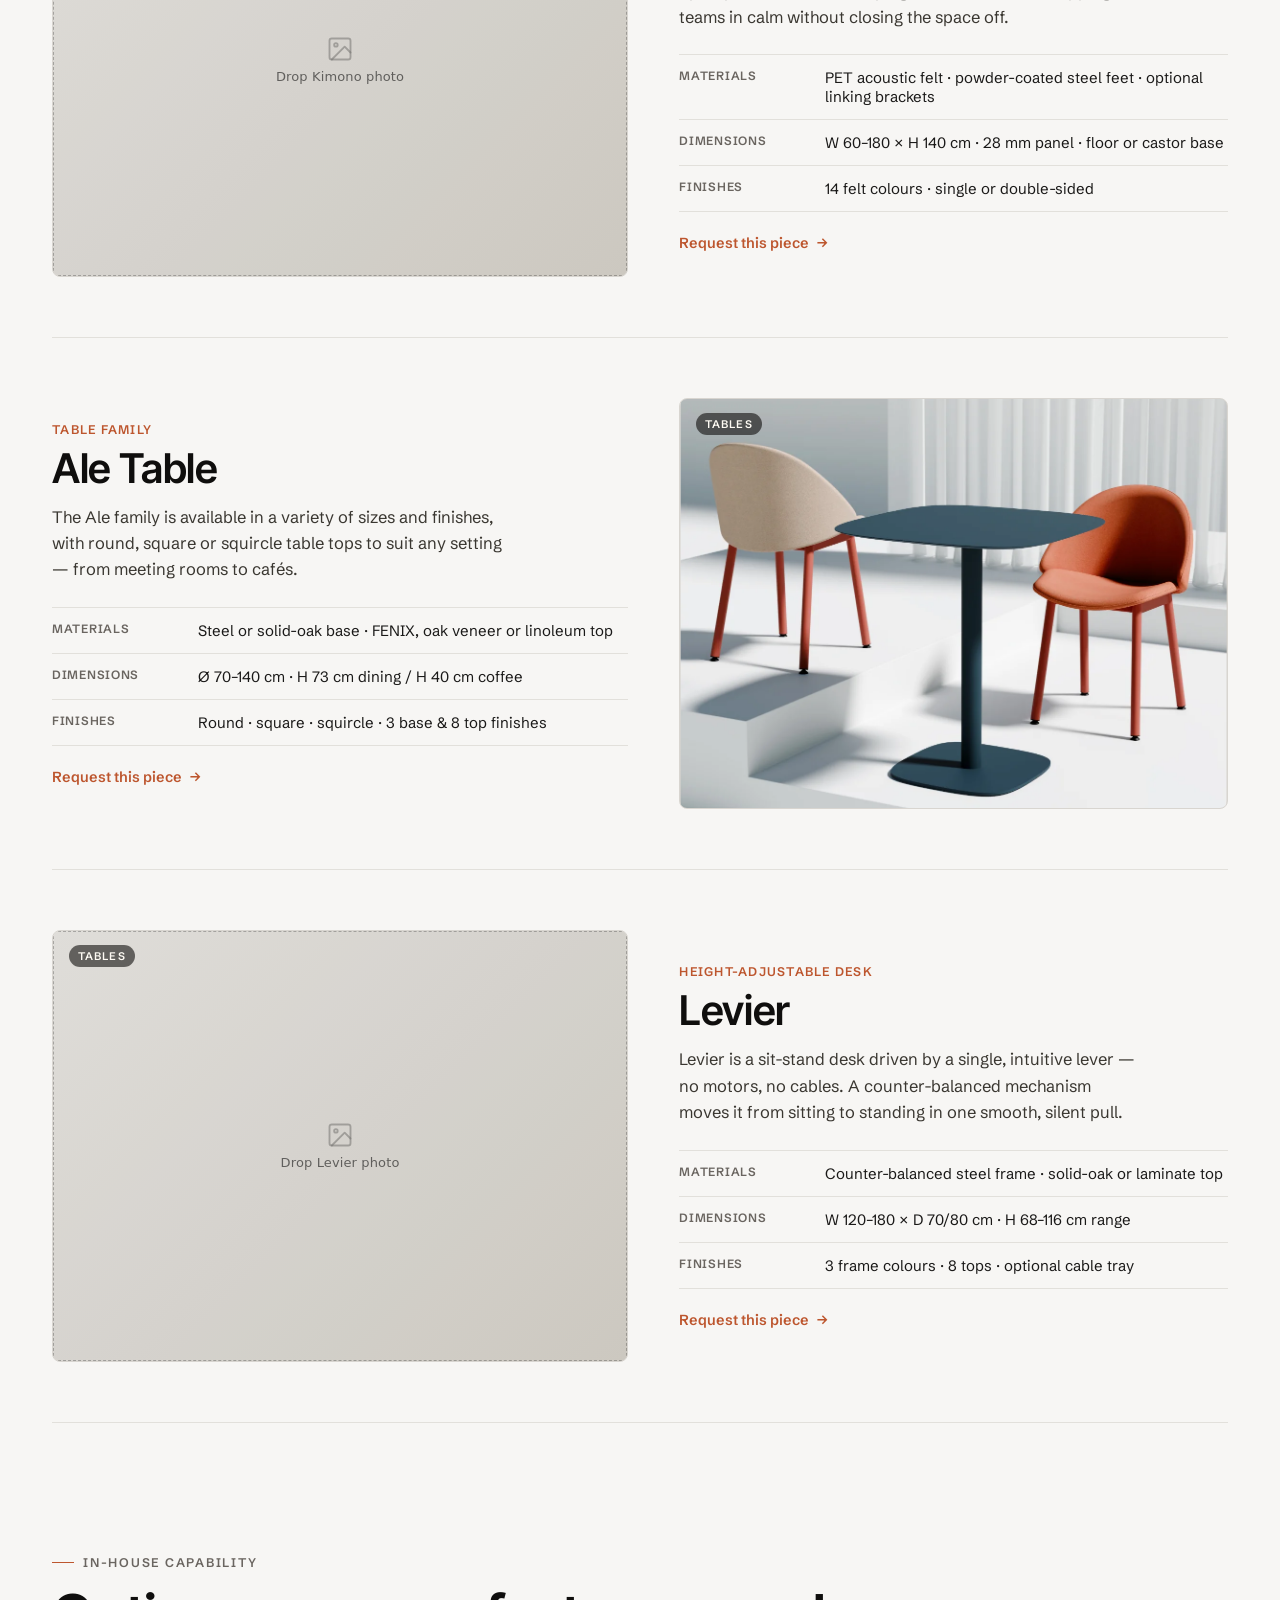
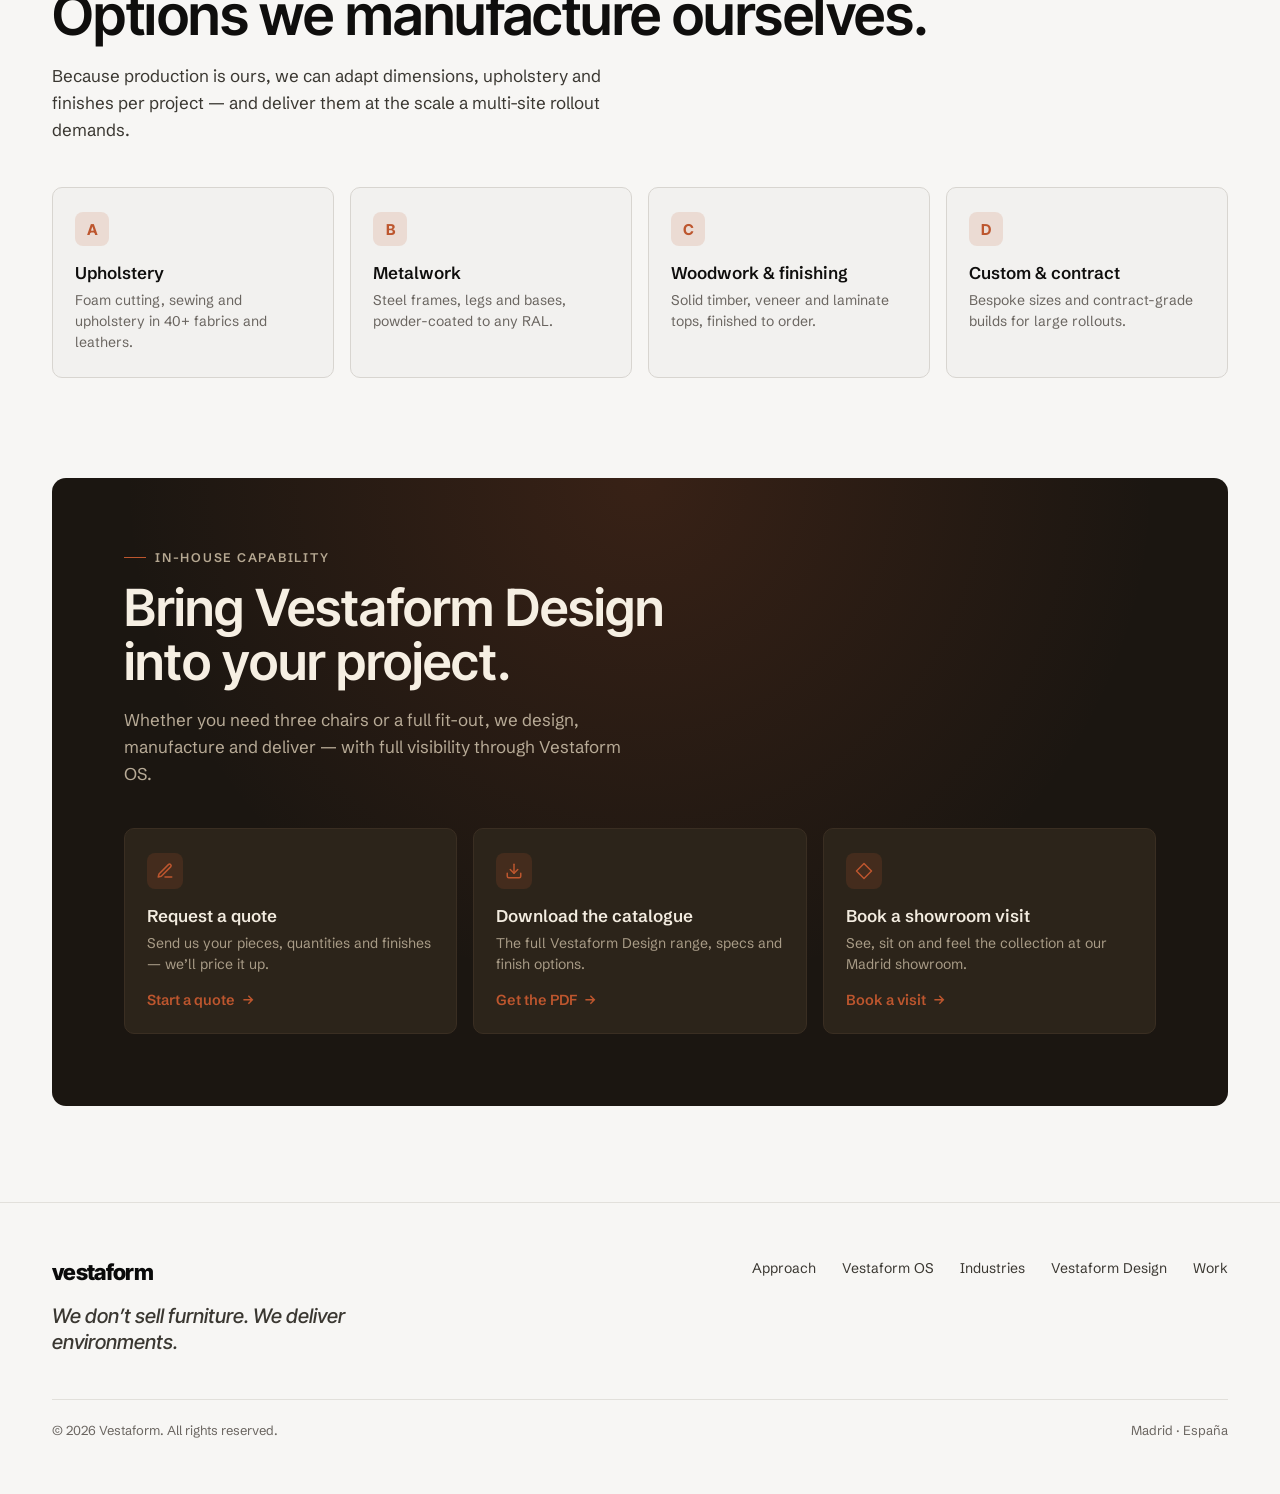
==== commit e541e9fc: "Add interactive product collection to the Design page New filterable collection on project/design.ht" ====
--- a/project/design.html
+++ b/project/design.html
@@ -72,6 +72,48 @@
 .d-cta-action { display: inline-flex; align-items: center; gap: 8px; margin-top: 16px; text-decoration: none; font-size: 14.5px; font-weight: 600; color: var(--accent); transition: gap 0.15s; }
 .d-cta-action:hover { gap: 12px; }
 
+/* Collection */
+.d-col { max-width: 1240px; margin: 0 auto; padding: clamp(64px, 8vw, 100px) 32px 32px; }
+.d-col-intro { max-width: 60ch; font-size: 17px; line-height: 1.6; color: #3a3731; margin: 18px 0 0; }
+.d-col-controls { display: flex; flex-wrap: wrap; align-items: center; justify-content: space-between; gap: 16px; margin-top: 36px; padding-bottom: 22px; border-bottom: 1px solid #e2e0db; }
+.d-chips { display: flex; flex-wrap: wrap; gap: 8px; }
+.d-chip { cursor: pointer; font-family: 'Schibsted Grotesk', sans-serif; font-size: 13.5px; font-weight: 600; padding: 9px 16px; border-radius: 30px; border: 1px solid #d8d5d0; background: transparent; color: #3a3731; transition: background 0.2s, border-color 0.2s, color 0.2s; }
+.d-chip:hover { border-color: #b9b5af; }
+.d-chip[aria-pressed="true"] { background: #0f0e0d; border-color: #0f0e0d; color: #fdfaf3; }
+.d-viewtoggle { display: inline-flex; align-items: center; gap: 2px; background: #ecebe8; border: 1px solid #dddbd6; border-radius: 30px; padding: 3px; }
+.d-view-btn { cursor: pointer; font-family: 'Schibsted Grotesk', sans-serif; font-size: 13px; font-weight: 600; padding: 7px 16px; border-radius: 24px; border: none; background: transparent; color: #6a6560; transition: background 0.2s, color 0.2s; }
+.d-view-btn[aria-pressed="true"] { background: #fff; color: #0f0e0d; box-shadow: 0 1px 2px rgba(0,0,0,0.08); }
+/* detailed view */
+.d-prod { display: grid; grid-template-columns: 1.05fr 1fr; gap: clamp(28px, 4vw, 60px); align-items: center; padding: clamp(40px, 5vw, 60px) 0; border-bottom: 1px solid #e2e0db; animation: vfPanel 0.45s cubic-bezier(0.2,0.7,0.2,1) both; }
+.d-prod:nth-child(even) .d-prod-media { order: 2; }
+.d-prod-media { position: relative; aspect-ratio: 4/3; border-radius: 8px; overflow: hidden; border: 1px solid #d8d5d0; background: linear-gradient(135deg, #e8e6e2, #d4d0c8); }
+.d-prod-media image-slot { position: absolute; inset: 0; width: 100%; height: 100%; }
+.d-prod-badge { position: absolute; left: 16px; top: 14px; pointer-events: none; font-size: 11px; font-weight: 600; letter-spacing: 0.1em; text-transform: uppercase; color: #fdfaf3; background: rgba(15,14,13,0.6); padding: 4px 9px; border-radius: 20px; backdrop-filter: blur(4px); }
+.d-prod-tagline { font-size: 12.5px; font-weight: 600; letter-spacing: 0.1em; text-transform: uppercase; color: var(--accent); }
+.d-prod-name { font-family: 'Inter Tight', sans-serif; font-weight: 600; font-size: clamp(28px, 3.2vw, 42px); line-height: 1.05; letter-spacing: -0.01em; margin: 10px 0 0; }
+.d-prod-desc { font-size: 16.5px; line-height: 1.6; color: #3a3731; margin: 14px 0 0; max-width: 46ch; }
+.d-spec { margin: 24px 0 0; }
+.d-spec-row { display: grid; grid-template-columns: 130px 1fr; gap: 16px; padding: 13px 0; border-top: 1px solid #e2e0db; }
+.d-spec-row:last-child { border-bottom: 1px solid #e2e0db; }
+.d-spec-row dt { font-size: 12px; font-weight: 600; letter-spacing: 0.06em; text-transform: uppercase; color: #6a6560; }
+.d-spec-row dd { margin: 0; font-size: 15px; color: #1a1918; }
+.d-prod-req { display: inline-flex; align-items: center; gap: 8px; margin-top: 22px; text-decoration: none; font-size: 14.5px; font-weight: 600; color: var(--accent); transition: gap 0.15s; }
+.d-prod-req:hover { gap: 12px; }
+/* grid view */
+.d-prod-grid { display: grid; grid-template-columns: repeat(3, 1fr); gap: 20px; margin-top: 40px; }
+.d-prod-card { border-radius: 9px; overflow: hidden; border: 1px solid #d8d5d0; background: #f2f1ef; transition: border-color 0.2s, transform 0.2s; animation: vfPanel 0.45s cubic-bezier(0.2,0.7,0.2,1) both; }
+.d-prod-card:hover { border-color: #c2bfb9; transform: translateY(-3px); }
+.d-prod-card-media { position: relative; aspect-ratio: 4/3; background: linear-gradient(135deg, #e8e6e2, #d4d0c8); }
+.d-prod-card-media image-slot { position: absolute; inset: 0; width: 100%; height: 100%; }
+.d-prod-card-body { padding: 20px 22px 24px; }
+.d-prod-card-name { font-size: 19px; font-weight: 600; color: #0f0e0d; }
+.d-prod-card-tag { font-size: 12.5px; font-weight: 600; letter-spacing: 0.04em; text-transform: uppercase; color: var(--accent); margin-top: 4px; }
+.d-prod-card-mat { font-size: 14px; line-height: 1.5; color: #6a6560; margin-top: 10px; }
+/* empty state */
+.d-empty { text-align: center; padding: clamp(48px, 7vw, 80px) 0; }
+.d-empty-t { font-family: 'Inter Tight', sans-serif; font-weight: 600; font-size: 26px; color: #0f0e0d; }
+.d-empty-d { font-size: 16px; line-height: 1.6; color: #6a6560; margin: 12px auto 0; max-width: 44ch; }
+
 /* Responsive */
 @media (max-width: 880px) {
   .d-hero-grid, .d-story-head { grid-template-columns: 1fr; gap: 32px; }
@@ -79,10 +121,15 @@
   .d-cta-cards { grid-template-columns: 1fr; }
   .d-pillars { grid-template-columns: 1fr; }
   .d-hero-tag { right: 12px; }
+  .d-prod { grid-template-columns: 1fr; gap: 28px; padding: 40px 0; }
+  .d-prod:nth-child(even) .d-prod-media { order: 0; }
+  .d-prod-grid { grid-template-columns: repeat(2, 1fr); }
 }
 @media (max-width: 768px) {
-  .d-hero, .d-story-inner, .d-cap, .d-cta { padding-left: 20px; padding-right: 20px; }
+  .d-hero, .d-story-inner, .d-cap, .d-cta, .d-col { padding-left: 20px; padding-right: 20px; }
   .d-cap-grid { grid-template-columns: 1fr; }
+  .d-prod-grid { grid-template-columns: 1fr; }
+  .d-col-controls { flex-direction: column; align-items: flex-start; }
 }
 </style>
 </head>
@@ -135,8 +182,17 @@
     </div>
   </section>
 
+  <!-- COLLECTION -->
+  <section id="collection" class="d-col">
+    <div class="kicker"><span class="kicker-line"></span><span data-i18n="collection.kicker"></span></div>
+    <h2 class="section-h2" data-i18n="collection.title"></h2>
+    <p class="d-col-intro" data-i18n="collection.intro"></p>
+    <div class="d-col-controls" id="d-col-controls"></div>
+    <div id="d-collection"></div>
+  </section>
+
   <!-- CAPABILITIES -->
-  <section id="collection" class="d-cap">
+  <section id="making" class="d-cap">
     <div class="kicker"><span class="kicker-line"></span><span data-i18n="cap.kicker"></span></div>
     <h2 class="section-h2" data-i18n="cap.title"></h2>
     <p class="d-cap-intro" data-i18n="cap.intro"></p>
@@ -218,6 +274,17 @@
         { n: 'D', t: 'Custom & contract', d: 'Bespoke sizes and contract-grade builds for large rollouts.' }
       ]
     },
+    collection: {
+      kicker: 'The collection',
+      title: 'Designed by us. Made by us.',
+      intro: 'A growing family of seating, tables and soft pieces — each available in multiple sizes, fabrics and finishes. Filter by family, or switch between detailed specs and the gallery.',
+      all: 'All', detailed: 'Detailed', grid: 'Grid',
+      specMaterials: 'Materials', specDimensions: 'Dimensions', specFinishes: 'Finishes',
+      requestThis: 'Request this piece',
+      emptyTitle: 'Made to order',
+      emptyBody: 'Pieces in this family are produced in-house to your specification. Tell us what you need and we’ll prepare options and a quote.',
+      emptyCta: 'Request the catalogue'
+    },
     cta: {
       title: 'Bring Vestaform Design into your project.',
       sub: 'Whether you need three chairs or a full fit-out, we design, manufacture and deliver — with full visibility through Vestaform OS.',
@@ -260,6 +327,17 @@
         { n: 'D', t: 'A medida y contract', d: 'Tamaños a medida y construcción contract para grandes despliegues.' }
       ]
     },
+    collection: {
+      kicker: 'La colección',
+      title: 'Diseñado por nosotros. Fabricado por nosotros.',
+      intro: 'Una familia creciente de asientos, mesas y piezas tapizadas — cada una disponible en varios tamaños, tejidos y acabados. Filtra por familia o alterna entre fichas detalladas y galería.',
+      all: 'Todo', detailed: 'Detalle', grid: 'Galería',
+      specMaterials: 'Materiales', specDimensions: 'Dimensiones', specFinishes: 'Acabados',
+      requestThis: 'Solicitar esta pieza',
+      emptyTitle: 'Hecho bajo pedido',
+      emptyBody: 'Las piezas de esta familia se producen en casa según tu especificación. Cuéntanos qué necesitas y preparamos opciones y presupuesto.',
+      emptyCta: 'Pide el catálogo'
+    },
     cta: {
       title: 'Lleva Vestaform Design a tu proyecto.',
       sub: 'Tanto si necesitas tres sillas como un proyecto completo, diseñamos, fabricamos y entregamos — con visibilidad total a través de Vestaform OS.',
@@ -279,6 +357,81 @@
   download: '<svg viewBox="0 0 24 24" fill="none" stroke="currentColor" stroke-width="2" stroke-linecap="round" stroke-linejoin="round"><path d="M21 15v4a2 2 0 0 1-2 2H5a2 2 0 0 1-2-2v-4"/><polyline points="7 10 12 15 17 10"/><line x1="12" y1="15" x2="12" y2="3"/></svg>',
   diamond: '<svg viewBox="0 0 24 24" fill="none" stroke="currentColor" stroke-width="2" stroke-linecap="round" stroke-linejoin="round"><path d="M12 2 22 12 12 22 2 12Z"/></svg>'
 };
+
+// ── Product collection ───────────────────────────────────────────────────────
+// Category keys → bilingual labels (used for filter chips + the on-image badge).
+const CATEGORIES = {
+  seating: { en: 'Soft Seating', es: 'Asientos' },
+  sofas:   { en: 'Sofas',        es: 'Sofás' },
+  tables:  { en: 'Tables',       es: 'Mesas' },
+  screens: { en: 'Screens',      es: 'Separadores' }
+};
+
+// SoftSystem / Otter / Ale Table: copy from the original Vestaform Design prototype.
+// Kimono / Levier: DRAFT placeholder copy — see TODO notes; confirm before publishing.
+const PRODUCTS = [
+  { key: 'soft', name: 'SoftSystem', cats: ['seating', 'sofas'], slot: 'vf-prod-softsystem',
+    en: { tagline: 'Modular soft seating',
+      desc: 'Our modular Soft System gives you a wide choice of configuration options, making it adaptable to any environment — from casual seating to hotel lounges, waiting areas and offices.',
+      materials: 'Solid beech frame · high-resilience foam · wool-blend or bouclé upholstery',
+      dimensions: 'Module 80 × 80 × 72 cm · configurable runs, corners & islands',
+      finishes: '40+ fabrics · contrast piping · upholstered or exposed base' },
+    es: { tagline: 'Asiento modular',
+      desc: 'Nuestro Soft System modular ofrece una amplia gama de configuraciones, adaptándose a cualquier entorno — desde asientos informales hasta lounges de hotel, salas de espera y oficinas.',
+      materials: 'Estructura de haya maciza · espuma de alta resiliencia · tapicería de mezcla de lana o bouclé',
+      dimensions: 'Módulo 80 × 80 × 72 cm · composiciones, esquinas e islas configurables',
+      finishes: '+40 tejidos · ribete en contraste · base tapizada o vista' } },
+
+  { key: 'otter', name: 'Otter', cats: ['seating'], slot: 'vf-prod-otter',
+    en: { tagline: 'Stackable chair',
+      desc: 'Otter is a stackable, lightweight chair that combines personality with functionality. Its wide back and lightweight structure are designed to deliver maximum comfort and support.',
+      materials: 'Powder-coated steel rod · polypropylene shell · optional upholstered seat pad',
+      dimensions: 'W 54 × D 55 × H 79 cm · seat height 46 cm · stacks up to 8',
+      finishes: '12 shell colours · 6 frame finishes' },
+    es: { tagline: 'Silla apilable',
+      desc: 'Otter es una silla apilable y ligera que combina personalidad y funcionalidad. Su respaldo ancho y su estructura ligera están diseñados para ofrecer el máximo confort y apoyo.',
+      materials: 'Varilla de acero con recubrimiento en polvo · carcasa de polipropileno · cojín tapizado opcional',
+      dimensions: 'An 54 × Pr 55 × Al 79 cm · altura de asiento 46 cm · apilable hasta 8',
+      finishes: '12 colores de carcasa · 6 acabados de estructura' } },
+
+  // TODO(confirm): Kimono — placeholder name, specs & category. Verify before publishing.
+  { key: 'kimono', name: 'Kimono', cats: ['screens'], slot: 'vf-prod-kimono', draft: true,
+    en: { tagline: 'Acoustic screen',
+      desc: 'Kimono is a free-standing acoustic screen that softens open-plan noise while shaping flexible zones — wrapping teams in calm without closing the space off.',
+      materials: 'PET acoustic felt · powder-coated steel feet · optional linking brackets',
+      dimensions: 'W 60–180 × H 140 cm · 28 mm panel · floor or castor base',
+      finishes: '14 felt colours · single or double-sided' },
+    es: { tagline: 'Separador acústico',
+      desc: 'Kimono es un separador acústico exento que reduce el ruido en espacios abiertos y crea zonas flexibles — envolviendo a los equipos en calma sin cerrar el espacio.',
+      materials: 'Fieltro acústico PET · pies de acero lacado · soportes de unión opcionales',
+      dimensions: 'An 60–180 × Al 140 cm · panel de 28 mm · base a suelo o con ruedas',
+      finishes: '14 colores de fieltro · una o dos caras' } },
+
+  { key: 'ale', name: 'Ale Table', cats: ['tables'], slot: 'vf-prod-ale',
+    en: { tagline: 'Table family',
+      desc: 'The Ale family is available in a variety of sizes and finishes, with round, square or squircle table tops to suit any setting — from meeting rooms to cafés.',
+      materials: 'Steel or solid-oak base · FENIX, oak veneer or linoleum top',
+      dimensions: 'Ø 70–140 cm · H 73 cm dining / H 40 cm coffee',
+      finishes: 'Round · square · squircle · 3 base & 8 top finishes' },
+    es: { tagline: 'Familia de mesas',
+      desc: 'La familia Ale está disponible en una variedad de tamaños y acabados, con tableros redondos, cuadrados o squircle para adaptarse a cualquier espacio — de salas de reunión a cafeterías.',
+      materials: 'Base de acero o roble macizo · tablero FENIX, chapa de roble o linóleo',
+      dimensions: 'Ø 70–140 cm · Al 73 cm comedor / Al 40 cm centro',
+      finishes: 'Redondo · cuadrado · squircle · 3 bases y 8 acabados de tablero' } },
+
+  // TODO(confirm): Levier — placeholder name, specs & category. Verify before publishing.
+  { key: 'levier', name: 'Levier', cats: ['tables'], slot: 'vf-prod-levier', draft: true,
+    en: { tagline: 'Height-adjustable desk',
+      desc: 'Levier is a sit-stand desk driven by a single, intuitive lever — no motors, no cables. A counter-balanced mechanism moves it from sitting to standing in one smooth, silent pull.',
+      materials: 'Counter-balanced steel frame · solid-oak or laminate top',
+      dimensions: 'W 120–180 × D 70/80 cm · H 68–116 cm range',
+      finishes: '3 frame colours · 8 tops · optional cable tray' },
+    es: { tagline: 'Mesa elevable',
+      desc: 'Levier es una mesa sit-stand accionada por una única palanca intuitiva — sin motores ni cables. Un mecanismo contrapesado la mueve de sentado a de pie con un gesto suave y silencioso.',
+      materials: 'Estructura de acero contrapesada · tablero de roble macizo o laminado',
+      dimensions: 'An 120–180 × Pr 70/80 cm · Al 68–116 cm de recorrido',
+      finishes: '3 colores de estructura · 8 tableros · pasacables opcional' } }
+];
 
 let lang = 'en';
 function t() { return T[lang]; }
@@ -321,7 +474,88 @@
       <a href="../index.html#contact" class="d-cta-action">${c.action} <span>→</span></a>
     </div>`).join('');
 }
-function renderAll() { updateI18n(); updateLangButtons(); renderLists(); }
+// ── Collection (filter chips + detailed/grid toggle) ─────────────────────────
+let colView = 'detailed';   // 'detailed' | 'grid'
+let colFilter = 'all';      // 'all' | category key
+
+function usedCategories() {
+  const used = [];
+  PRODUCTS.forEach(p => p.cats.forEach(c => { if (!used.includes(c)) used.push(c); }));
+  return used;
+}
+function renderCollection() {
+  const c = t().collection;
+
+  // Control bar: filter chips + view toggle
+  const chips = ['all', ...usedCategories()].map(k => {
+    const label = k === 'all' ? c.all : CATEGORIES[k][lang];
+    return `<button class="d-chip" aria-pressed="${colFilter === k}" onclick="setColFilter('${k}')">${label}</button>`;
+  }).join('');
+  document.getElementById('d-col-controls').innerHTML = `
+    <div class="d-chips">${chips}</div>
+    <div class="d-viewtoggle" role="group" aria-label="${c.detailed} / ${c.grid}">
+      <button class="d-view-btn" aria-pressed="${colView === 'detailed'}" onclick="setColView('detailed')">${c.detailed}</button>
+      <button class="d-view-btn" aria-pressed="${colView === 'grid'}" onclick="setColView('grid')">${c.grid}</button>
+    </div>`;
+
+  // Results (only the active view is in the DOM → each image-slot id stays unique)
+  const list = PRODUCTS.filter(p => colFilter === 'all' || p.cats.includes(colFilter));
+  const box = document.getElementById('d-collection');
+
+  if (!list.length) {
+    box.innerHTML = `
+      <div class="d-empty">
+        <div class="d-empty-t">${c.emptyTitle}</div>
+        <p class="d-empty-d">${c.emptyBody}</p>
+        <a href="../index.html#contact" class="btn-cta-lg btn-glass" style="margin-top:22px">${c.emptyCta} <span>→</span></a>
+      </div>`;
+    return;
+  }
+
+  if (colView === 'grid') {
+    box.innerHTML = `<div class="d-prod-grid">` + list.map(p => {
+      const x = p[lang];
+      return `
+      <div class="d-prod-card">
+        <div class="d-prod-card-media">
+          <image-slot id="${p.slot}" shape="rect" fit="cover" placeholder="Drop ${p.name} photo"></image-slot>
+          <div class="d-prod-badge">${CATEGORIES[p.cats[0]][lang]}</div>
+        </div>
+        <div class="d-prod-card-body">
+          <div class="d-prod-card-name">${p.name}</div>
+          <div class="d-prod-card-tag">${x.tagline}</div>
+          <div class="d-prod-card-mat">${x.materials}</div>
+        </div>
+      </div>`;
+    }).join('') + `</div>`;
+  } else {
+    box.innerHTML = list.map(p => {
+      const x = p[lang];
+      return `
+      <article class="d-prod">
+        <div class="d-prod-media">
+          <image-slot id="${p.slot}" shape="rect" fit="cover" placeholder="Drop ${p.name} photo"></image-slot>
+          <div class="d-prod-badge">${CATEGORIES[p.cats[0]][lang]}</div>
+        </div>
+        <div>
+          <div class="d-prod-tagline">${x.tagline}</div>
+          <h3 class="d-prod-name">${p.name}</h3>
+          <p class="d-prod-desc">${x.desc}</p>
+          <dl class="d-spec">
+            <div class="d-spec-row"><dt>${c.specMaterials}</dt><dd>${x.materials}</dd></div>
+            <div class="d-spec-row"><dt>${c.specDimensions}</dt><dd>${x.dimensions}</dd></div>
+            <div class="d-spec-row"><dt>${c.specFinishes}</dt><dd>${x.finishes}</dd></div>
+          </dl>
+          <a href="../index.html#contact" class="d-prod-req">${c.requestThis} <span>→</span></a>
+        </div>
+      </article>`;
+    }).join('');
+  }
+}
+function setColView(v) { colView = v; renderCollection(); }
+function setColFilter(f) { colFilter = f; renderCollection(); }
+
+function renderAll() { updateI18n(); updateLangButtons(); renderLists(); renderCollection(); }
 
 // Globals referenced by <site-nav>'s inline handlers
 function setLang(l) { lang = l; document.documentElement.lang = l; renderAll(); }
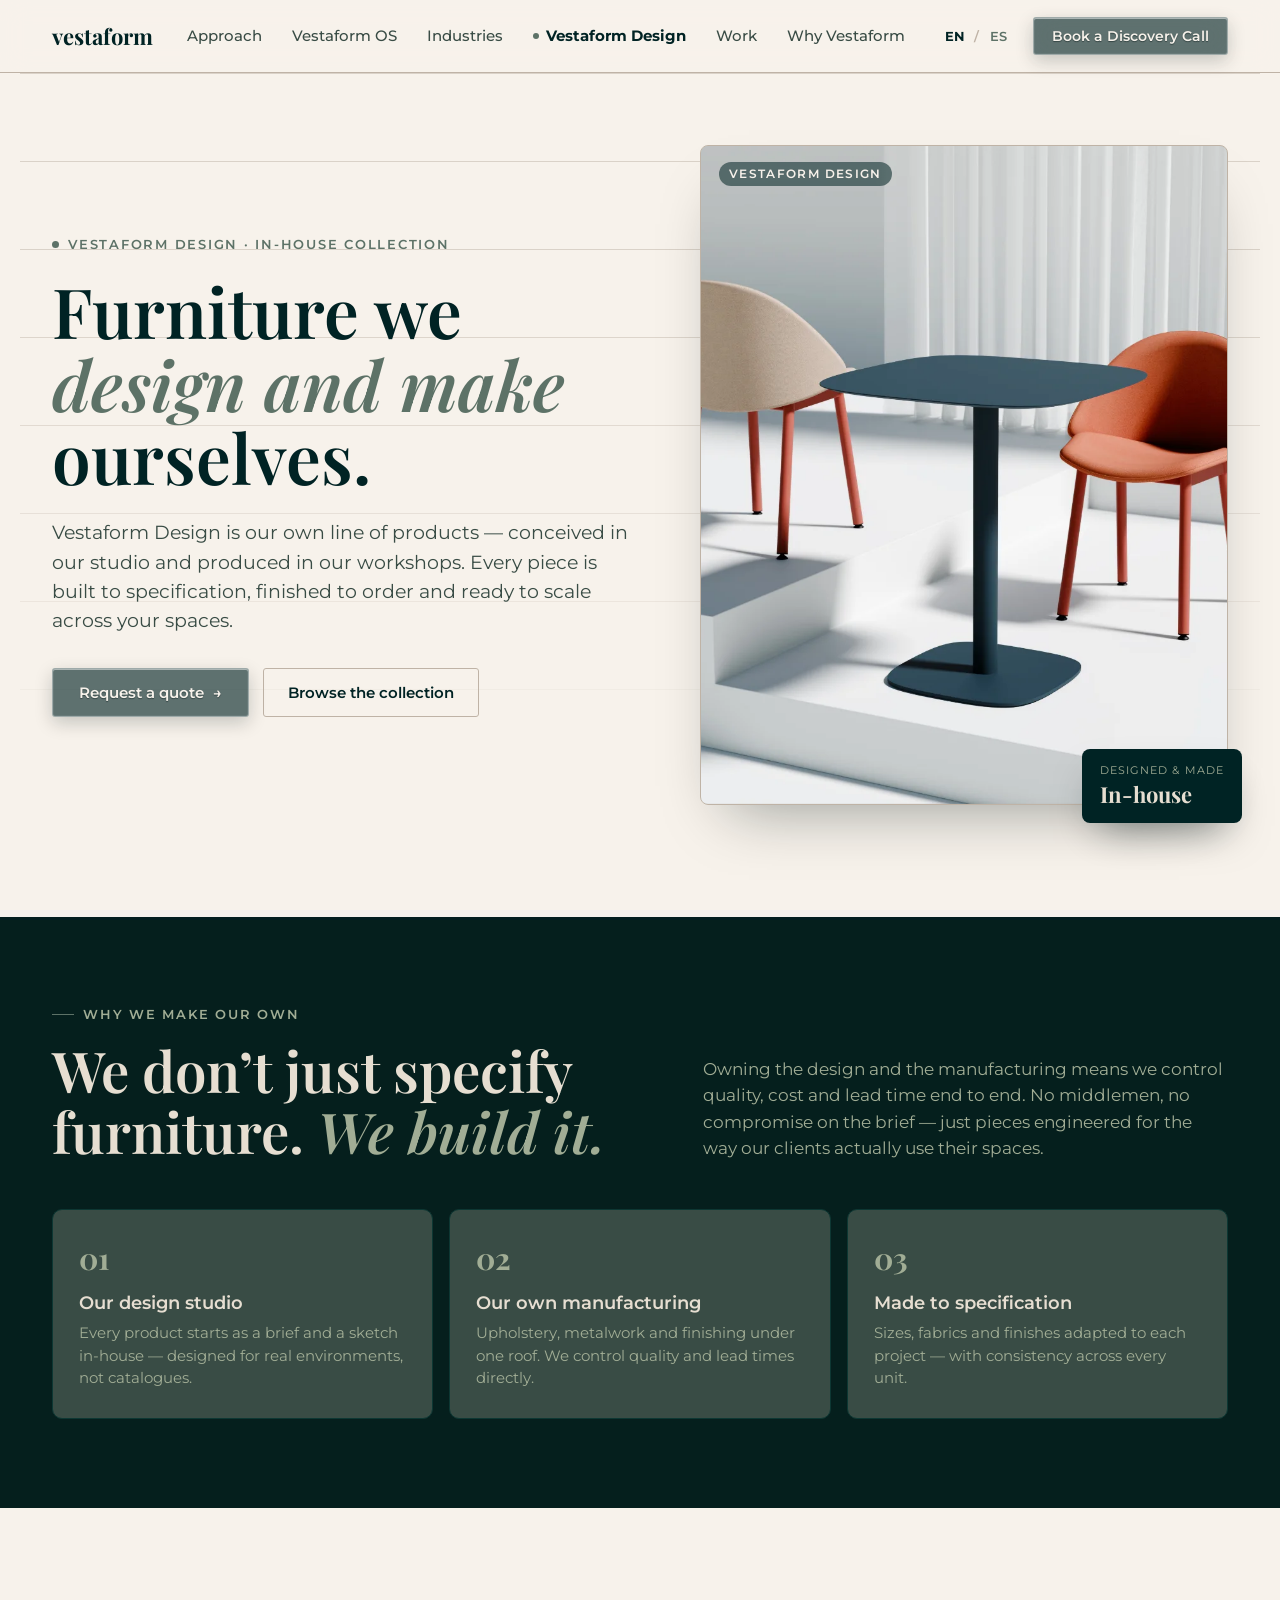
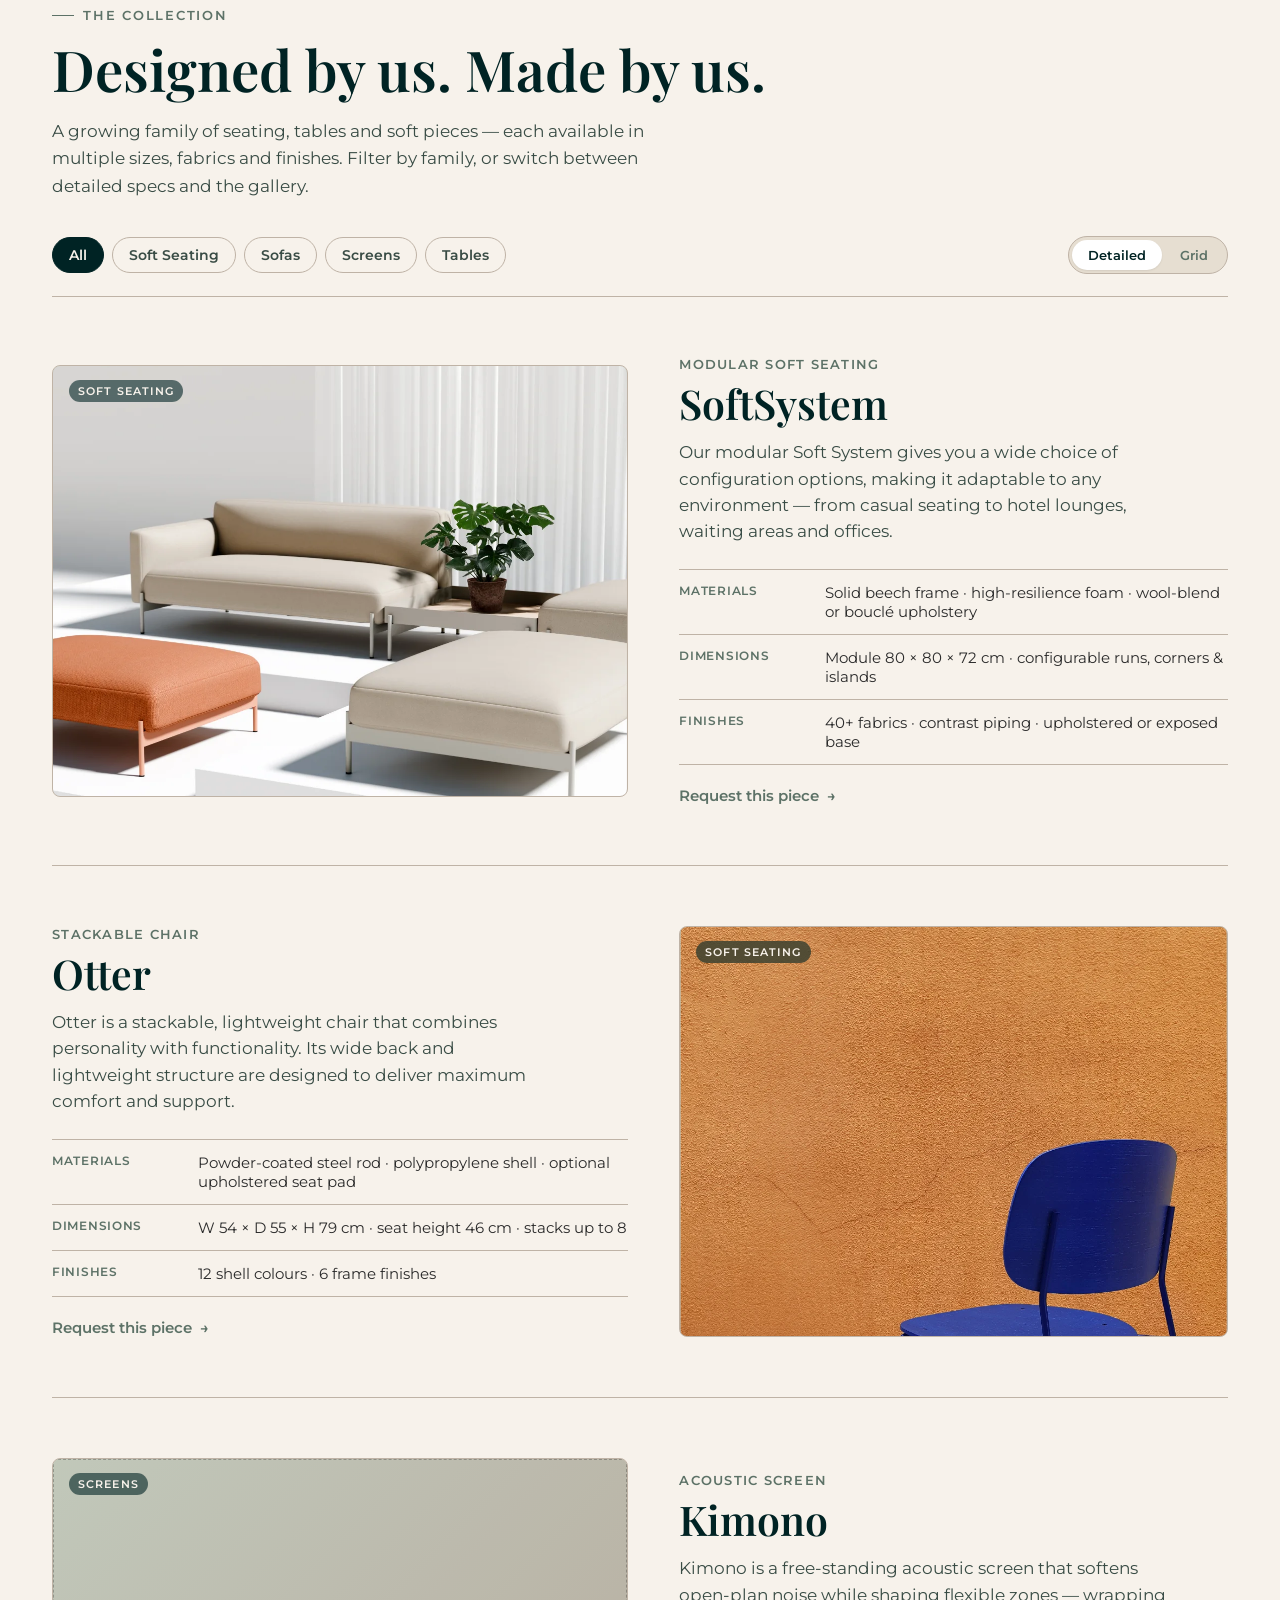
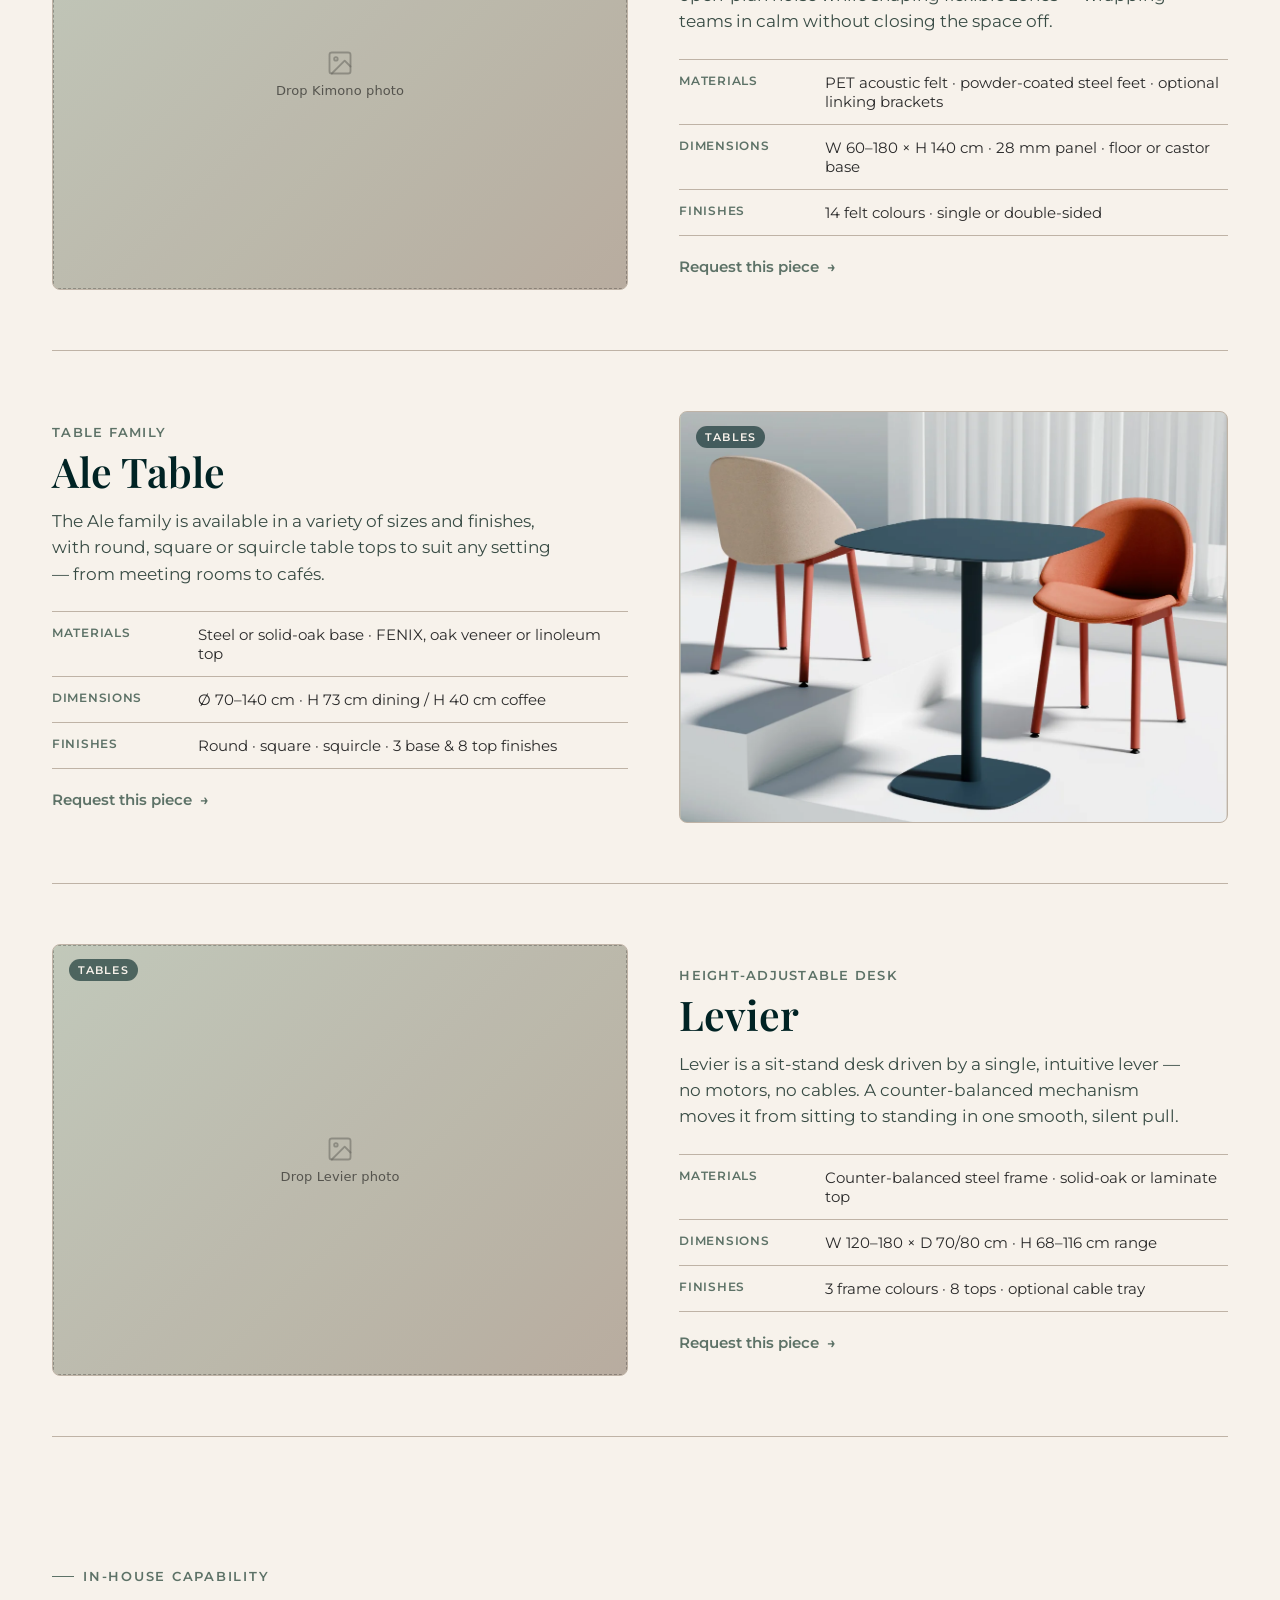
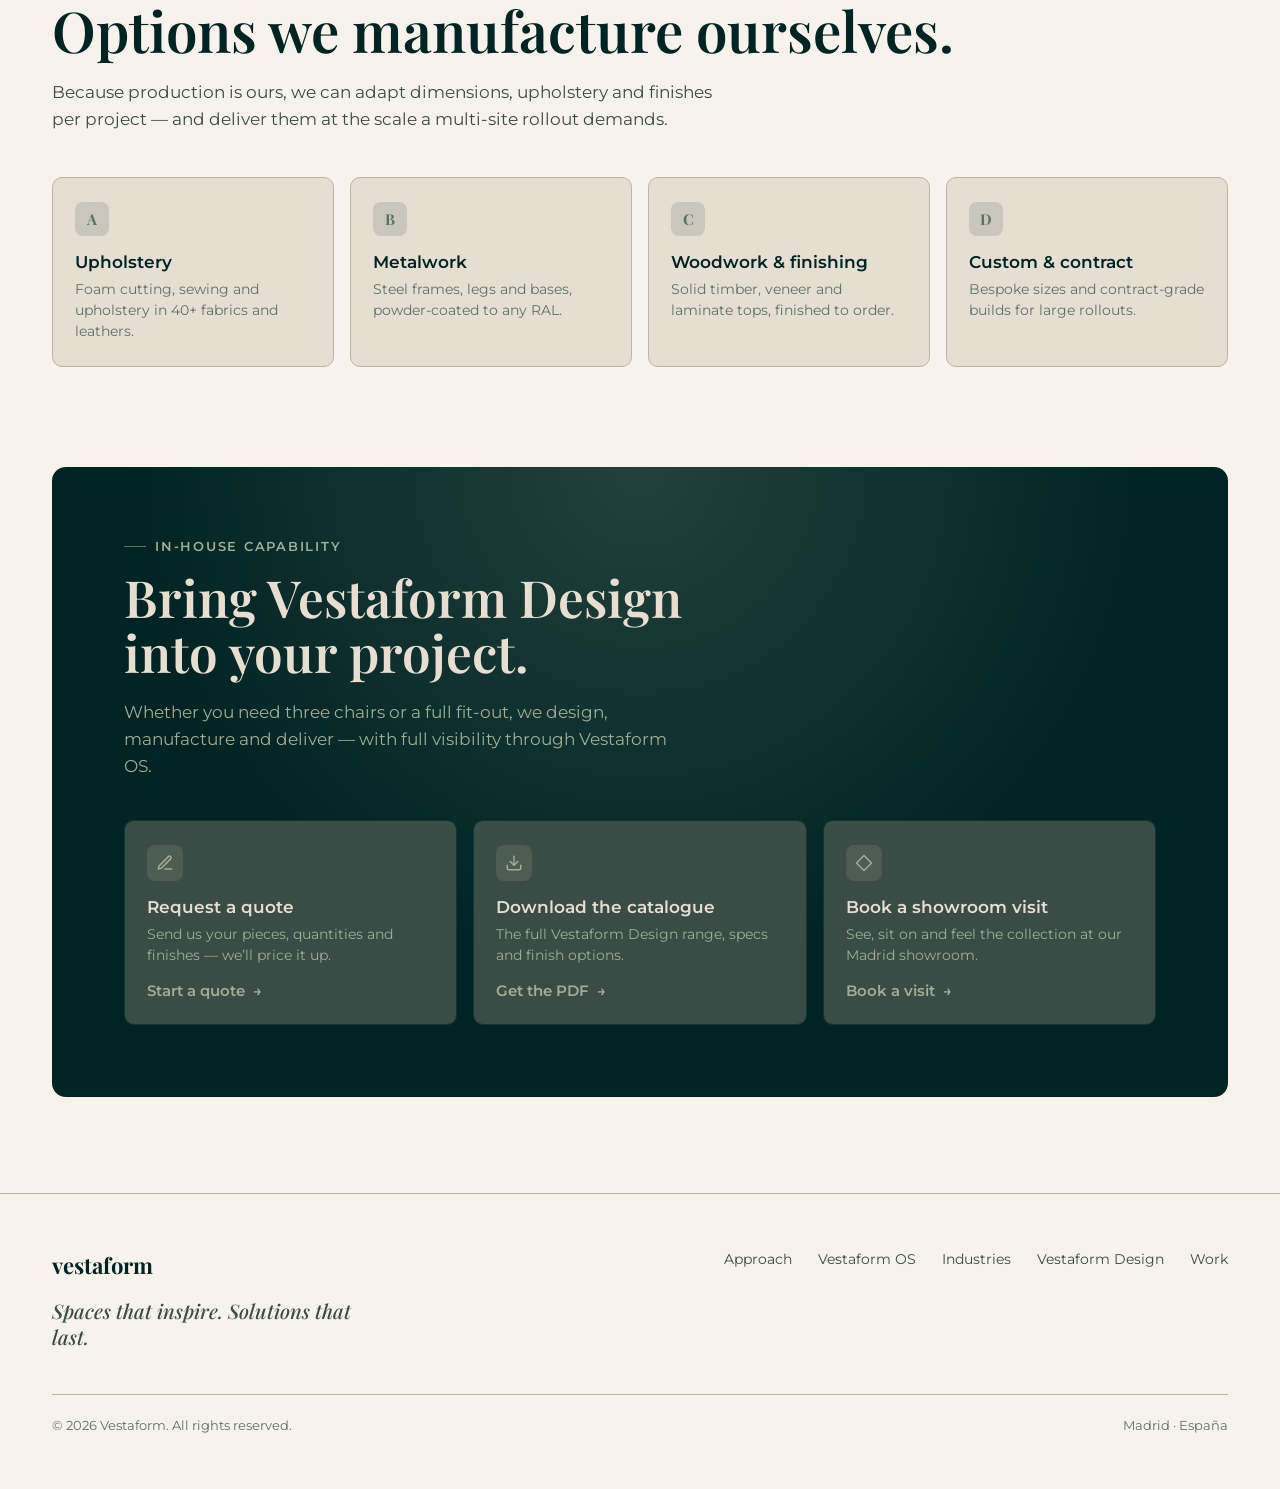
==== commit 87269e1d: "Rebrand to green/beige brandbook palette with design tokens Replace the warm bone-paper + terracotta" ====
--- a/project/design.html
+++ b/project/design.html
@@ -6,7 +6,7 @@
 <title>Vestaform Design — Furniture we design and make ourselves</title>
 <link rel="preconnect" href="https://fonts.googleapis.com">
 <link rel="preconnect" href="https://fonts.gstatic.com" crossorigin>
-<link href="https://fonts.googleapis.com/css2?family=Inter+Tight:ital,wght@0,400;0,500;0,600;0,700;0,800;1,400;1,600&family=Schibsted+Grotesk:ital,wght@0,400;0,500;0,600;0,700;0,800;1,400&display=swap" rel="stylesheet">
+<link href="https://fonts.googleapis.com/css2?family=Montserrat:ital,wght@0,300;0,400;0,500;0,600;0,700;1,400&family=Playfair+Display:ital,wght@0,500;0,600;0,700;1,500;1,600;1,700&display=swap" rel="stylesheet">
 <link rel="stylesheet" href="../vestaform.css">
 <script src="image-slot.js"></script>
 <script src="nav.js"></script>
@@ -16,103 +16,103 @@
 /* Hero */
 .d-hero { max-width: 1240px; margin: 0 auto; padding: 72px 32px 40px; position: relative; }
 .d-hero-grid { position: relative; display: grid; grid-template-columns: 1.05fr 0.95fr; gap: clamp(32px, 5vw, 72px); align-items: center; }
-.d-hero-rule { position: absolute; inset: 0; background-image: linear-gradient(#dedbd6 1px, transparent 1px); background-size: 100% 88px; opacity: 0.5; pointer-events: none; mask-image: linear-gradient(to bottom, #000 30%, transparent 92%); -webkit-mask-image: linear-gradient(to bottom, #000 30%, transparent 92%); }
-.d-hero-eyebrow { display: inline-flex; align-items: center; gap: 9px; font-size: 12.5px; font-weight: 600; letter-spacing: 0.14em; text-transform: uppercase; color: #6a6560; }
+.d-hero-rule { position: absolute; inset: 0; background-image: linear-gradient(var(--border) 1px, transparent 1px); background-size: 100% 88px; opacity: 0.5; pointer-events: none; mask-image: linear-gradient(to bottom, #000 30%, transparent 92%); -webkit-mask-image: linear-gradient(to bottom, #000 30%, transparent 92%); }
+.d-hero-eyebrow { display: inline-flex; align-items: center; gap: 9px; font-size: 12.5px; font-weight: 600; letter-spacing: 0.14em; text-transform: uppercase; color: var(--text-muted); }
 .d-hero-eyebrow .dot { width: 7px; height: 7px; border-radius: 50%; background: var(--accent); }
-.d-hero-h1 { font-family: 'Inter Tight', sans-serif; font-weight: 600; font-size: clamp(42px, 5.4vw, 78px); line-height: 0.98; letter-spacing: -0.015em; margin: 22px 0 0; max-width: 15ch; }
+.d-hero-h1 { font-family: 'Playfair Display', Georgia, serif; font-weight: 600; font-size: clamp(42px, 5.4vw, 78px); line-height: 1.05; letter-spacing: 0; margin: 22px 0 0; max-width: 15ch; color: var(--text-strong); }
 .d-hero-h1 em { font-style: italic; color: var(--accent); }
-.d-hero-sub { max-width: 50ch; font-size: clamp(16px, 1.5vw, 19px); line-height: 1.55; color: #3a3731; margin: 26px 0 0; }
+.d-hero-sub { max-width: 50ch; font-size: clamp(16px, 1.5vw, 19px); line-height: 1.55; color: var(--text-secondary); margin: 26px 0 0; }
 .d-hero-ctas { display: flex; flex-wrap: wrap; gap: 14px; margin-top: 32px; }
-.btn-line { padding: 14px 24px; border-radius: 3px; font-size: 15px; font-weight: 600; color: #0f0e0d; border: 1px solid #d0cdc8; background: transparent; text-decoration: none; cursor: pointer; display: inline-flex; align-items: center; transition: background 0.15s; }
-.btn-line:hover { background: #eeece9; }
+.btn-line { padding: 14px 24px; border-radius: 3px; font-size: 15px; font-weight: 600; color: var(--text-strong); border: 1px solid var(--border); background: transparent; text-decoration: none; cursor: pointer; display: inline-flex; align-items: center; transition: background 0.15s; }
+.btn-line:hover { background: var(--bg-band); }
 .d-hero-media { position: relative; }
-.d-hero-frame { position: relative; aspect-ratio: 4/5; border-radius: 8px; overflow: hidden; border: 1px solid #d8d5d0; background: linear-gradient(135deg, #e8e6e2, #d4d0c8); box-shadow: 0 30px 60px -28px rgba(40,25,12,0.4); }
+.d-hero-frame { position: relative; aspect-ratio: 4/5; border-radius: 8px; overflow: hidden; border: 1px solid var(--border); background: linear-gradient(135deg, var(--sage), var(--stone)); box-shadow: 0 30px 60px -28px rgba(0,20,20,0.4); }
 .d-hero-frame image-slot { position: absolute; inset: 0; width: 100%; height: 100%; }
-.d-img-badge { position: absolute; left: 18px; top: 16px; pointer-events: none; font-size: 11.5px; font-weight: 600; letter-spacing: 0.12em; text-transform: uppercase; color: #fdfaf3; background: rgba(27,22,17,0.55); padding: 5px 10px; border-radius: 20px; backdrop-filter: blur(4px); }
-.d-hero-tag { position: absolute; right: -14px; bottom: -18px; background: #1b1611; color: #f3ece0; border-radius: 8px; padding: 14px 18px; box-shadow: 0 20px 40px -16px rgba(40,25,12,0.5); animation: vfFloat 7s ease-in-out infinite; }
-.d-hero-tag-l { font-size: 11px; letter-spacing: 0.1em; text-transform: uppercase; color: #b6a892; }
-.d-hero-tag-v { font-family: 'Inter Tight', sans-serif; font-size: 22px; font-weight: 700; margin-top: 2px; }
+.d-img-badge { position: absolute; left: 18px; top: 16px; pointer-events: none; font-size: 11.5px; font-weight: 600; letter-spacing: 0.12em; text-transform: uppercase; color: var(--linen); background: rgba(0,35,36,0.55); padding: 5px 10px; border-radius: 20px; backdrop-filter: blur(4px); }
+.d-hero-tag { position: absolute; right: -14px; bottom: -18px; background: var(--panel-bg); color: var(--panel-text); border-radius: 8px; padding: 14px 18px; box-shadow: 0 20px 40px -16px rgba(0,20,20,0.5); animation: vfFloat 7s ease-in-out infinite; }
+.d-hero-tag-l { font-size: 11px; letter-spacing: 0.1em; text-transform: uppercase; color: var(--panel-text-muted); }
+.d-hero-tag-v { font-family: 'Playfair Display', Georgia, serif; font-size: 22px; font-weight: 700; margin-top: 2px; }
 
 /* Story (dark) */
-.d-story { margin-top: 72px; background: #141210; color: #ece4d6; }
+.d-story { margin-top: 72px; background: var(--panel-bg-2); color: var(--panel-text); }
 .d-story-inner { max-width: 1240px; margin: 0 auto; padding: clamp(56px, 7vw, 96px) 32px; }
 .d-story-head { display: grid; grid-template-columns: 1.15fr 1fr; gap: 48px; align-items: end; margin-top: 18px; }
-.d-story-h2 { font-family: 'Inter Tight', sans-serif; font-weight: 600; font-size: clamp(32px, 4.4vw, 60px); line-height: 1.02; letter-spacing: -0.015em; margin: 0; max-width: 16ch; color: #f6efe3; }
-.d-story-h2 em { font-style: italic; color: var(--accent); }
-.d-story-body { font-size: 16.5px; line-height: 1.6; color: #b8ab97; margin: 0; }
+.d-story-h2 { font-family: 'Playfair Display', Georgia, serif; font-weight: 600; font-size: clamp(32px, 4.4vw, 60px); line-height: 1.08; letter-spacing: 0; margin: 0; max-width: 16ch; color: var(--panel-text); }
+.d-story-h2 em { font-style: italic; color: var(--moss); }
+.d-story-body { font-size: 16.5px; line-height: 1.6; color: var(--panel-text-muted); margin: 0; }
 .d-pillars { display: grid; grid-template-columns: repeat(3, 1fr); gap: 16px; margin-top: 48px; }
-.d-pillar { background: #2c241a; border: 1px solid #3a2e22; border-radius: 10px; padding: 28px 26px; }
-.d-pillar-n { font-family: 'Inter Tight', sans-serif; font-weight: 700; font-size: 30px; color: var(--accent); }
-.d-pillar-t { font-size: 18px; font-weight: 600; color: #f3ece0; margin-top: 14px; }
-.d-pillar-d { font-size: 14.5px; line-height: 1.55; color: #a99c87; margin-top: 8px; }
+.d-pillar { background: var(--panel-raised); border: 1px solid var(--panel-border); border-radius: 10px; padding: 28px 26px; }
+.d-pillar-n { font-family: 'Playfair Display', Georgia, serif; font-weight: 700; font-size: 30px; color: var(--moss); }
+.d-pillar-t { font-size: 18px; font-weight: 600; color: var(--panel-text); margin-top: 14px; }
+.d-pillar-d { font-size: 14.5px; line-height: 1.55; color: var(--panel-text-muted); margin-top: 8px; }
 
 /* Capabilities (bone) */
 .d-cap { max-width: 1240px; margin: 0 auto; padding: clamp(64px, 8vw, 100px) 32px; }
-.d-cap-intro { max-width: 60ch; font-size: 17px; line-height: 1.6; color: #3a3731; margin: 18px 0 0; }
+.d-cap-intro { max-width: 60ch; font-size: 17px; line-height: 1.6; color: var(--text-secondary); margin: 18px 0 0; }
 .d-cap-grid { display: grid; grid-template-columns: repeat(4, 1fr); gap: 16px; margin-top: 44px; }
-.d-cap-card { border: 1px solid #d8d5d0; background: #f2f1ef; border-radius: 10px; padding: 24px 22px; transition: border-color 0.2s; }
-.d-cap-card:hover { border-color: #d0cdc8; }
-.d-cap-badge { width: 34px; height: 34px; border-radius: 8px; background: rgba(189,86,46,0.14); color: var(--accent); display: inline-flex; align-items: center; justify-content: center; font-family: 'Inter Tight', sans-serif; font-weight: 700; font-size: 15px; }
-.d-cap-t { font-size: 17px; font-weight: 600; color: #0f0e0d; margin-top: 16px; }
-.d-cap-d { font-size: 14px; line-height: 1.5; color: #6a6560; margin-top: 7px; }
+.d-cap-card { border: 1px solid var(--border); background: var(--card-bg); border-radius: 10px; padding: 24px 22px; transition: border-color 0.2s; }
+.d-cap-card:hover { border-color: var(--deep-moss); }
+.d-cap-badge { width: 34px; height: 34px; border-radius: 8px; background: var(--accent-tint); color: var(--accent); display: inline-flex; align-items: center; justify-content: center; font-family: 'Playfair Display', Georgia, serif; font-weight: 700; font-size: 15px; }
+.d-cap-t { font-size: 17px; font-weight: 600; color: var(--text-strong); margin-top: 16px; }
+.d-cap-d { font-size: 14px; line-height: 1.5; color: var(--text-muted); margin-top: 7px; }
 
 /* CTA (dark panel) */
 .d-cta { max-width: 1240px; margin: 0 auto; padding: 0 32px 96px; }
-.d-cta-panel { background: #1b1611; border-radius: 14px; padding: clamp(40px,6vw,72px); position: relative; overflow: hidden; }
-.d-cta-glow { position: absolute; inset: 0; background-image: radial-gradient(circle at 50% 0%, rgba(189,86,46,0.18), transparent 60%); pointer-events: none; }
+.d-cta-panel { background: var(--panel-bg); border-radius: 14px; padding: clamp(40px,6vw,72px); position: relative; overflow: hidden; }
+.d-cta-glow { position: absolute; inset: 0; background-image: radial-gradient(circle at 50% 0%, rgba(235,250,207,0.14), transparent 60%); pointer-events: none; }
 .d-cta-content { position: relative; }
-.d-cta-h2 { font-family: 'Inter Tight', sans-serif; font-weight: 600; font-size: clamp(30px,4vw,52px); line-height: 1.04; color: #f6efe3; margin: 16px 0 0; max-width: 18ch; }
-.d-cta-sub { font-size: 17px; line-height: 1.6; color: #b8ab97; margin: 18px 0 0; max-width: 52ch; }
+.d-cta-h2 { font-family: 'Playfair Display', Georgia, serif; font-weight: 600; font-size: clamp(30px,4vw,52px); line-height: 1.08; letter-spacing: 0; color: var(--panel-text); margin: 16px 0 0; max-width: 18ch; }
+.d-cta-sub { font-size: 17px; line-height: 1.6; color: var(--panel-text-muted); margin: 18px 0 0; max-width: 52ch; }
 .d-cta-cards { display: grid; grid-template-columns: repeat(3, 1fr); gap: 16px; margin-top: 40px; }
-.d-cta-card { background: #2c241a; border: 1px solid #3a2e22; border-radius: 10px; padding: 24px 22px; display: flex; flex-direction: column; }
-.d-cta-icon { width: 36px; height: 36px; border-radius: 8px; background: rgba(189,86,46,0.16); color: var(--accent); display: inline-flex; align-items: center; justify-content: center; }
+.d-cta-card { background: var(--panel-raised); border: 1px solid var(--panel-border); border-radius: 10px; padding: 24px 22px; display: flex; flex-direction: column; }
+.d-cta-icon { width: 36px; height: 36px; border-radius: 8px; background: rgba(161,173,149,0.18); color: var(--moss); display: inline-flex; align-items: center; justify-content: center; }
 .d-cta-icon svg { width: 18px; height: 18px; }
-.d-cta-card-t { font-size: 17px; font-weight: 600; color: #f3ece0; margin-top: 16px; }
-.d-cta-card-d { font-size: 14px; line-height: 1.5; color: #a99c87; margin-top: 7px; flex: 1; }
-.d-cta-action { display: inline-flex; align-items: center; gap: 8px; margin-top: 16px; text-decoration: none; font-size: 14.5px; font-weight: 600; color: var(--accent); transition: gap 0.15s; }
+.d-cta-card-t { font-size: 17px; font-weight: 600; color: var(--panel-text); margin-top: 16px; }
+.d-cta-card-d { font-size: 14px; line-height: 1.5; color: var(--panel-text-muted); margin-top: 7px; flex: 1; }
+.d-cta-action { display: inline-flex; align-items: center; gap: 8px; margin-top: 16px; text-decoration: none; font-size: 14.5px; font-weight: 600; color: var(--moss); transition: gap 0.15s; }
 .d-cta-action:hover { gap: 12px; }
 
 /* Collection */
 .d-col { max-width: 1240px; margin: 0 auto; padding: clamp(64px, 8vw, 100px) 32px 32px; }
-.d-col-intro { max-width: 60ch; font-size: 17px; line-height: 1.6; color: #3a3731; margin: 18px 0 0; }
-.d-col-controls { display: flex; flex-wrap: wrap; align-items: center; justify-content: space-between; gap: 16px; margin-top: 36px; padding-bottom: 22px; border-bottom: 1px solid #e2e0db; }
+.d-col-intro { max-width: 60ch; font-size: 17px; line-height: 1.6; color: var(--text-secondary); margin: 18px 0 0; }
+.d-col-controls { display: flex; flex-wrap: wrap; align-items: center; justify-content: space-between; gap: 16px; margin-top: 36px; padding-bottom: 22px; border-bottom: 1px solid var(--border); }
 .d-chips { display: flex; flex-wrap: wrap; gap: 8px; }
-.d-chip { cursor: pointer; font-family: 'Schibsted Grotesk', sans-serif; font-size: 13.5px; font-weight: 600; padding: 9px 16px; border-radius: 30px; border: 1px solid #d8d5d0; background: transparent; color: #3a3731; transition: background 0.2s, border-color 0.2s, color 0.2s; }
-.d-chip:hover { border-color: #b9b5af; }
-.d-chip[aria-pressed="true"] { background: #0f0e0d; border-color: #0f0e0d; color: #fdfaf3; }
-.d-viewtoggle { display: inline-flex; align-items: center; gap: 2px; background: #ecebe8; border: 1px solid #dddbd6; border-radius: 30px; padding: 3px; }
-.d-view-btn { cursor: pointer; font-family: 'Schibsted Grotesk', sans-serif; font-size: 13px; font-weight: 600; padding: 7px 16px; border-radius: 24px; border: none; background: transparent; color: #6a6560; transition: background 0.2s, color 0.2s; }
-.d-view-btn[aria-pressed="true"] { background: #fff; color: #0f0e0d; box-shadow: 0 1px 2px rgba(0,0,0,0.08); }
+.d-chip { cursor: pointer; font-family: 'Montserrat', sans-serif; font-size: 13.5px; font-weight: 600; padding: 9px 16px; border-radius: 30px; border: 1px solid var(--border); background: transparent; color: var(--text-secondary); transition: background 0.2s, border-color 0.2s, color 0.2s; }
+.d-chip:hover { border-color: var(--deep-moss); }
+.d-chip[aria-pressed="true"] { background: var(--forest); border-color: var(--forest); color: var(--linen); }
+.d-viewtoggle { display: inline-flex; align-items: center; gap: 2px; background: var(--sand); border: 1px solid var(--border); border-radius: 30px; padding: 3px; }
+.d-view-btn { cursor: pointer; font-family: 'Montserrat', sans-serif; font-size: 13px; font-weight: 600; padding: 7px 16px; border-radius: 24px; border: none; background: transparent; color: var(--text-muted); transition: background 0.2s, color 0.2s; }
+.d-view-btn[aria-pressed="true"] { background: var(--white); color: var(--text-strong); box-shadow: 0 1px 2px rgba(0,0,0,0.08); }
 /* detailed view */
-.d-prod { display: grid; grid-template-columns: 1.05fr 1fr; gap: clamp(28px, 4vw, 60px); align-items: center; padding: clamp(40px, 5vw, 60px) 0; border-bottom: 1px solid #e2e0db; animation: vfPanel 0.45s cubic-bezier(0.2,0.7,0.2,1) both; }
+.d-prod { display: grid; grid-template-columns: 1.05fr 1fr; gap: clamp(28px, 4vw, 60px); align-items: center; padding: clamp(40px, 5vw, 60px) 0; border-bottom: 1px solid var(--border); animation: vfPanel 0.45s cubic-bezier(0.2,0.7,0.2,1) both; }
 .d-prod:nth-child(even) .d-prod-media { order: 2; }
-.d-prod-media { position: relative; aspect-ratio: 4/3; border-radius: 8px; overflow: hidden; border: 1px solid #d8d5d0; background: linear-gradient(135deg, #e8e6e2, #d4d0c8); }
+.d-prod-media { position: relative; aspect-ratio: 4/3; border-radius: 8px; overflow: hidden; border: 1px solid var(--border); background: linear-gradient(135deg, var(--sage), var(--stone)); }
 .d-prod-media image-slot { position: absolute; inset: 0; width: 100%; height: 100%; }
-.d-prod-badge { position: absolute; left: 16px; top: 14px; pointer-events: none; font-size: 11px; font-weight: 600; letter-spacing: 0.1em; text-transform: uppercase; color: #fdfaf3; background: rgba(15,14,13,0.6); padding: 4px 9px; border-radius: 20px; backdrop-filter: blur(4px); }
+.d-prod-badge { position: absolute; left: 16px; top: 14px; pointer-events: none; font-size: 11px; font-weight: 600; letter-spacing: 0.1em; text-transform: uppercase; color: var(--linen); background: rgba(0,35,36,0.6); padding: 4px 9px; border-radius: 20px; backdrop-filter: blur(4px); }
 .d-prod-tagline { font-size: 12.5px; font-weight: 600; letter-spacing: 0.1em; text-transform: uppercase; color: var(--accent); }
-.d-prod-name { font-family: 'Inter Tight', sans-serif; font-weight: 600; font-size: clamp(28px, 3.2vw, 42px); line-height: 1.05; letter-spacing: -0.01em; margin: 10px 0 0; }
-.d-prod-desc { font-size: 16.5px; line-height: 1.6; color: #3a3731; margin: 14px 0 0; max-width: 46ch; }
+.d-prod-name { font-family: 'Playfair Display', Georgia, serif; font-weight: 600; font-size: clamp(28px, 3.2vw, 42px); line-height: 1.06; letter-spacing: 0; margin: 10px 0 0; color: var(--text-strong); }
+.d-prod-desc { font-size: 16.5px; line-height: 1.6; color: var(--text-secondary); margin: 14px 0 0; max-width: 46ch; }
 .d-spec { margin: 24px 0 0; }
-.d-spec-row { display: grid; grid-template-columns: 130px 1fr; gap: 16px; padding: 13px 0; border-top: 1px solid #e2e0db; }
-.d-spec-row:last-child { border-bottom: 1px solid #e2e0db; }
-.d-spec-row dt { font-size: 12px; font-weight: 600; letter-spacing: 0.06em; text-transform: uppercase; color: #6a6560; }
-.d-spec-row dd { margin: 0; font-size: 15px; color: #1a1918; }
+.d-spec-row { display: grid; grid-template-columns: 130px 1fr; gap: 16px; padding: 13px 0; border-top: 1px solid var(--border); }
+.d-spec-row:last-child { border-bottom: 1px solid var(--border); }
+.d-spec-row dt { font-size: 12px; font-weight: 600; letter-spacing: 0.06em; text-transform: uppercase; color: var(--text-muted); }
+.d-spec-row dd { margin: 0; font-size: 15px; color: var(--text); }
 .d-prod-req { display: inline-flex; align-items: center; gap: 8px; margin-top: 22px; text-decoration: none; font-size: 14.5px; font-weight: 600; color: var(--accent); transition: gap 0.15s; }
 .d-prod-req:hover { gap: 12px; }
 /* grid view */
 .d-prod-grid { display: grid; grid-template-columns: repeat(3, 1fr); gap: 20px; margin-top: 40px; }
-.d-prod-card { border-radius: 9px; overflow: hidden; border: 1px solid #d8d5d0; background: #f2f1ef; transition: border-color 0.2s, transform 0.2s; animation: vfPanel 0.45s cubic-bezier(0.2,0.7,0.2,1) both; }
-.d-prod-card:hover { border-color: #c2bfb9; transform: translateY(-3px); }
-.d-prod-card-media { position: relative; aspect-ratio: 4/3; background: linear-gradient(135deg, #e8e6e2, #d4d0c8); }
+.d-prod-card { border-radius: 9px; overflow: hidden; border: 1px solid var(--border); background: var(--card-bg); transition: border-color 0.2s, transform 0.2s; animation: vfPanel 0.45s cubic-bezier(0.2,0.7,0.2,1) both; }
+.d-prod-card:hover { border-color: var(--deep-moss); transform: translateY(-3px); }
+.d-prod-card-media { position: relative; aspect-ratio: 4/3; background: linear-gradient(135deg, var(--sage), var(--stone)); }
 .d-prod-card-media image-slot { position: absolute; inset: 0; width: 100%; height: 100%; }
 .d-prod-card-body { padding: 20px 22px 24px; }
-.d-prod-card-name { font-size: 19px; font-weight: 600; color: #0f0e0d; }
+.d-prod-card-name { font-size: 19px; font-weight: 600; color: var(--text-strong); }
 .d-prod-card-tag { font-size: 12.5px; font-weight: 600; letter-spacing: 0.04em; text-transform: uppercase; color: var(--accent); margin-top: 4px; }
-.d-prod-card-mat { font-size: 14px; line-height: 1.5; color: #6a6560; margin-top: 10px; }
+.d-prod-card-mat { font-size: 14px; line-height: 1.5; color: var(--text-muted); margin-top: 10px; }
 /* empty state */
 .d-empty { text-align: center; padding: clamp(48px, 7vw, 80px) 0; }
-.d-empty-t { font-family: 'Inter Tight', sans-serif; font-weight: 600; font-size: 26px; color: #0f0e0d; }
-.d-empty-d { font-size: 16px; line-height: 1.6; color: #6a6560; margin: 12px auto 0; max-width: 44ch; }
+.d-empty-t { font-family: 'Playfair Display', Georgia, serif; font-weight: 600; font-size: 26px; color: var(--text-strong); }
+.d-empty-d { font-size: 16px; line-height: 1.6; color: var(--text-muted); margin: 12px auto 0; max-width: 44ch; }
 
 /* Responsive */
 @media (max-width: 880px) {
@@ -294,7 +294,7 @@
         { icon: 'diamond', t: 'Book a showroom visit', d: 'See, sit on and feel the collection at our Madrid showroom.', action: 'Book a visit' }
       ]
     },
-    footer: { tag: 'We don’t sell furniture. We deliver environments.', rights: 'All rights reserved.' }
+    footer: { tag: 'Spaces that inspire. Solutions that last.', rights: 'All rights reserved.' }
   },
   es: {
     a11y: { skip: 'Saltar al contenido' },
@@ -347,7 +347,7 @@
         { icon: 'diamond', t: 'Reserva una visita', d: 'Ve, prueba y siente la colección en nuestro showroom de Madrid.', action: 'Reservar visita' }
       ]
     },
-    footer: { tag: 'No vendemos muebles. Entregamos entornos.', rights: 'Todos los derechos reservados.' }
+    footer: { tag: 'Espacios que inspiran. Soluciones que perduran.', rights: 'Todos los derechos reservados.' }
   }
 };
 
@@ -444,8 +444,8 @@
   });
 }
 function updateLangButtons() {
-  const active = { color: '#0f0e0d', fontWeight: 700 };
-  const inactive = { color: '#a99c87', fontWeight: 600 };
+  const active = { color: 'var(--text-strong)', fontWeight: 700 };
+  const inactive = { color: 'var(--text-muted)', fontWeight: 600 };
   const en = document.getElementById('btn-en'), es = document.getElementById('btn-es');
   if (!en || !es) return;
   Object.assign(en.style, lang === 'en' ? active : inactive);
--- a/vestaform.css
+++ b/vestaform.css
@@ -7,17 +7,57 @@
    ========================================================================== */
 
 /* ── Base & tokens ─────────────────────────────────────────────────────────── */
-:root { --accent: #bd562e; --bg: #f7f6f4; }
+:root {
+  /* Raw palette — Vestaform green/beige brandbook */
+  --forest:#002324; --juniper:#394C45; --deep-moss:#5D7267; --moss:#A1AD95; --sage:#C9D0C1;
+  --warm-beige:#EDE5DD; --sand:#E6DED1; --linen:#F7F2EB; --stone:#BFB3A6; --taupe:#9A8C80;
+  --lime:#EBFACF; --charcoal:#2B2B2B; --white:#FFFFFF;
+
+  /* Semantic / role tokens — light surfaces */
+  --bg:var(--linen);                    /* page canvas */
+  --bg-band:var(--warm-beige);          /* section bands */
+  --card-bg:var(--sand);                /* tinted cards */
+  --card-bg-2:var(--white);             /* raised / hover cells */
+  --text:var(--charcoal);               /* primary body text */
+  --text-strong:var(--forest);          /* headings */
+  --text-secondary:var(--juniper);      /* nav links, body-2 */
+  --text-muted:var(--deep-moss);        /* AA-safe muted (NOT taupe — fails AA on linen) */
+  --border:var(--stone);                /* hairlines on light */
+  --border-soft:var(--sand);            /* faintest dividers */
+  --accent:var(--deep-moss);            /* accent TYPE: kicker-line, active dots, italic words */
+  --accent-tint:rgba(57,76,69,0.16);    /* faint juniper wash behind icons/badges */
+  --cta-bg:var(--forest);               /* CTA fill = deep green moment */
+  --cta-bg-hover:var(--juniper);        /* CTA hover lightens */
+  --cta-text:var(--linen);              /* text on CTA */
+  --link-hover:var(--forest);
+
+  /* Dark surfaces — deep green panels (replace old near-black warm panels) */
+  --panel-bg:var(--forest);
+  --panel-bg-2:#051f1d;                 /* very-dark green section bg */
+  --panel-raised:var(--juniper);        /* cards on dark */
+  --panel-border:#0d3733;               /* hairlines on dark */
+  --panel-text:var(--sand);             /* primary text on dark */
+  --panel-text-muted:var(--moss);       /* muted text on dark */
+  --panel-kicker:var(--moss);
+
+  /* Status / highlight */
+  --success:var(--moss);                /* "Live"/"On track" text — desaturated */
+  --success-soft:var(--sage);
+  --highlight:var(--lime);              /* tiny accents only: live dot, micro-underline, glow */
+
+  /* Shadows — green-neutral, not warm */
+  --shadow-panel:0 30px 60px -20px rgba(0,35,36,0.45), 0 8px 20px -8px rgba(0,35,36,0.35);
+}
 *, *::before, *::after { box-sizing: border-box; }
 html, body { margin: 0; padding: 0; }
 body {
-  font-family: 'Schibsted Grotesk', system-ui, sans-serif;
-  background: #f7f6f4;
-  color: #0f0e0d;
+  font-family: 'Montserrat', system-ui, sans-serif;
+  background: var(--bg);
+  color: var(--text);
   -webkit-font-smoothing: antialiased;
   overflow-x: clip;
 }
-::selection { background: #bd562e; color: #fdfaf3; }
+::selection { background: var(--accent); color: var(--linen); }
 a { color: inherit; }
 
 /* ── Animations ────────────────────────────────────────────────────────────── */
@@ -43,8 +83,8 @@
 .nav {
   position: sticky; top: 0; z-index: 50;
   backdrop-filter: blur(14px);
-  background: rgba(247,246,244,0.88);
-  border-bottom: 1px solid #e2e0db;
+  background: rgba(247,242,235,0.88);
+  border-bottom: 1px solid var(--border);
 }
 .nav-inner {
   max-width: 1240px; margin: 0 auto;
@@ -53,33 +93,33 @@
 }
 .nav-logo { display: flex; align-items: center; text-decoration: none; }
 .nav-logo-name {
-  font-family: 'Inter Tight', sans-serif;
-  font-size: 22px; font-weight: 800; letter-spacing: -0.03em; color: #0a0a0a;
+  font-family: 'Playfair Display', Georgia, serif;
+  font-size: 22px; font-weight: 700; letter-spacing: 0; color: var(--text-strong);
 }
 .nav-links { display: flex; align-items: center; gap: 30px; }
 .nav-links a {
-  text-decoration: none; color: #3a3731; font-size: 14.5px; font-weight: 500;
+  text-decoration: none; color: var(--text-secondary); font-size: 14.5px; font-weight: 500;
   transition: color 0.15s; cursor: pointer;
 }
-.nav-links a:hover { color: #0f0e0d; }
-.nav-links a.is-active { color: #0f0e0d; font-weight: 700; display: inline-flex; align-items: center; gap: 7px; }
+.nav-links a:hover { color: var(--text-strong); }
+.nav-links a.is-active { color: var(--text-strong); font-weight: 700; display: inline-flex; align-items: center; gap: 7px; }
 .nav-links a.is-active::before { content: ''; width: 6px; height: 6px; border-radius: 50%; background: var(--accent); }
 .nav-right { display: flex; align-items: center; gap: 18px; }
 .lang-toggle { display: flex; align-items: center; gap: 2px; font-size: 13px; font-weight: 600; }
 .lang-toggle button {
   background: transparent; border: none; cursor: pointer; padding: 2px 4px;
-  font-family: 'Schibsted Grotesk', sans-serif; font-size: 13px; font-weight: 600;
+  font-family: 'Montserrat', sans-serif; font-size: 13px; font-weight: 600;
   transition: color 0.15s; min-height: 40px; min-width: 34px;
 }
-.lang-toggle .sep { color: #c8c5c0; }
+.lang-toggle .sep { color: var(--stone); }
 
 /* Mobile nav toggle */
 .nav-toggle {
-  display: none; background: transparent; border: 1px solid #d8d5d0; border-radius: 4px;
+  display: none; background: transparent; border: 1px solid var(--border); border-radius: 4px;
   width: 40px; height: 40px; cursor: pointer; align-items: center; justify-content: center;
 }
 .nav-toggle-bars, .nav-toggle-bars::before, .nav-toggle-bars::after {
-  content: ''; display: block; width: 18px; height: 1.5px; background: #0f0e0d; position: relative;
+  content: ''; display: block; width: 18px; height: 1.5px; background: var(--text-strong); position: relative;
 }
 .nav-toggle-bars::before { position: absolute; top: -5px; }
 .nav-toggle-bars::after { position: absolute; top: 5px; }
@@ -88,84 +128,84 @@
 .btn-cta {
   display: inline-flex; align-items: center; gap: 9px; cursor: pointer;
   text-decoration: none; padding: 9px 18px; border-radius: 3px;
-  font-size: 14px; font-weight: 600; background: var(--accent); color: #fdfaf3;
+  font-size: 14px; font-weight: 600; background: var(--cta-bg); color: var(--cta-text);
   transition: opacity 0.15s;
 }
 .btn-cta:hover { opacity: 0.9; }
 .btn-cta-lg {
   padding: 14px 26px; border-radius: 3px; font-size: 15px; font-weight: 600; cursor: pointer;
-  background: var(--accent); color: #fdfaf3; text-decoration: none;
+  background: var(--cta-bg); color: var(--cta-text); text-decoration: none;
   display: inline-flex; align-items: center; gap: 9px; transition: opacity 0.15s, transform 0.15s;
 }
 .btn-cta-lg:hover { opacity: 0.9; transform: translateY(-1px); }
 .btn-outline {
   padding: 14px 24px; border-radius: 3px; font-size: 15px; font-weight: 600; cursor: pointer;
-  color: #fdfaf3; border: 1px solid rgba(253,250,243,0.5);
-  background: rgba(253,250,243,0.08); backdrop-filter: blur(4px);
+  color: var(--linen); border: 1px solid rgba(247,242,235,0.5);
+  background: rgba(247,242,235,0.08); backdrop-filter: blur(4px);
   text-decoration: none; transition: background 0.15s;
 }
-.btn-outline:hover { background: rgba(253,250,243,0.18); }
-
-/* Frosted-clay glass — layered onto .btn-cta / .btn-cta-lg / .cta-btn.
-   Keeps the clay brand colour while adding glassmorphism. */
+.btn-outline:hover { background: rgba(247,242,235,0.18); }
+
+/* Frosted forest-green glass — layered onto .btn-cta / .btn-cta-lg / .cta-btn.
+   Keeps the deep-green brand colour while adding glassmorphism. */
 .btn-glass {
   position: relative;
-  background: rgba(189, 86, 46, 0.62);              /* clay #bd562e @ ~62% */
-  color: #fff;
-  border: 1px solid rgba(255, 255, 255, 0.45);      /* subtle 1px light border */
+  background: rgba(0, 35, 36, 0.62);                /* forest #002324 @ ~62% */
+  color: var(--linen);
+  border: 1px solid rgba(255, 255, 255, 0.4);       /* subtle 1px light border */
   -webkit-backdrop-filter: blur(12px) saturate(1.2);
   backdrop-filter: blur(12px) saturate(1.2);
   box-shadow:
-    inset 0 1px 0 rgba(255, 255, 255, 0.55),        /* inner top highlight */
+    inset 0 1px 0 rgba(255, 255, 255, 0.45),        /* inner top highlight */
     inset 0 0 0 1px rgba(255, 255, 255, 0.06),
-    0 6px 18px rgba(33, 28, 20, 0.18);              /* soft outer lift */
-  text-shadow: 0 1px 1px rgba(33, 28, 20, 0.35);    /* holds white text contrast */
+    0 6px 18px rgba(0, 20, 20, 0.2);                /* soft outer lift */
+  text-shadow: 0 1px 1px rgba(0, 20, 20, 0.45);     /* holds light text contrast */
   transition: background 0.18s ease, box-shadow 0.18s ease, transform 0.18s ease;
 }
 .btn-glass:hover {
-  background: rgba(189, 86, 46, 0.78);              /* denser on hover */
+  background: rgba(0, 35, 36, 0.8);                 /* denser on hover */
   box-shadow:
-    inset 0 1px 0 rgba(255, 255, 255, 0.7),
-    0 8px 24px rgba(33, 28, 20, 0.26);
+    inset 0 1px 0 rgba(255, 255, 255, 0.6),
+    0 8px 24px rgba(0, 20, 20, 0.3);
   transform: translateY(-1px);
   opacity: 1;
 }
 .btn-glass:active { transform: translateY(0); }
-/* On dark panels the bone-bg highlight reads weakly — raise opacity/border. */
+/* On dark panels the highlight reads weakly — raise opacity/border. */
 .cta-panel .btn-glass, .os-panel .btn-glass {
-  background: rgba(189, 86, 46, 0.7);
-  border-color: rgba(255, 255, 255, 0.5);
-}
-.cta-panel .btn-glass:hover, .os-panel .btn-glass:hover { background: rgba(189, 86, 46, 0.85); }
-/* Fallback where backdrop-filter is unsupported → near-solid clay so AA never fails. */
+  background: rgba(57, 76, 69, 0.72);              /* juniper, lifts off the forest panel */
+  border-color: rgba(255, 255, 255, 0.45);
+}
+.cta-panel .btn-glass:hover, .os-panel .btn-glass:hover { background: rgba(57, 76, 69, 0.88); }
+/* Fallback where backdrop-filter is unsupported → near-solid forest so AA never fails. */
 @supports not ((backdrop-filter: blur(1px)) or (-webkit-backdrop-filter: blur(1px))) {
-  .btn-glass { background: rgba(189, 86, 46, 0.95); }
+  .btn-glass { background: rgba(0, 35, 36, 0.95); }
 }
 
 /* ── Kicker / section headings ─────────────────────────────────────────────── */
 .kicker {
   display: flex; align-items: center; gap: 9px;
   font-size: 12.5px; font-weight: 600; letter-spacing: 0.14em;
-  text-transform: uppercase; color: #6a6560;
+  text-transform: uppercase; color: var(--text-muted);
 }
 .kicker-line { width: 22px; height: 1px; background: var(--accent); flex: none; }
-.kicker-dark { color: #b6a892; }
+.kicker-dark { color: var(--panel-kicker); }
 .section-h2 {
-  font-family: 'Inter Tight', sans-serif; font-weight: 600;
-  font-size: clamp(34px, 4.4vw, 60px); line-height: 1.02;
-  letter-spacing: -0.01em; margin: 16px 0 0;
+  font-family: 'Playfair Display', Georgia, serif; font-weight: 600;
+  font-size: clamp(34px, 4.4vw, 60px); line-height: 1.08;
+  letter-spacing: 0; margin: 16px 0 0; color: var(--text-strong);
 }
 
 /* ── Footer ────────────────────────────────────────────────────────────────── */
-.footer { border-top: 1px solid #e2e0db; }
+.footer { border-top: 1px solid var(--border); }
 .footer-inner { max-width: 1240px; margin: 0 auto; padding: 56px 32px; }
 .footer-top { display: flex; flex-wrap: wrap; justify-content: space-between; gap: 32px; align-items: flex-start; }
 .footer-logo-area { max-width: 30ch; }
-.footer-tagline { font-family: 'Inter Tight', sans-serif; font-weight: 500; font-style: italic; font-size: 20px; line-height: 1.3; color: #3a3731; margin: 18px 0 0; }
+.footer-tagline { font-family: 'Playfair Display', Georgia, serif; font-weight: 500; font-style: italic; font-size: 20px; line-height: 1.3; color: var(--text-secondary); margin: 18px 0 0; }
 .footer-links { display: flex; gap: 26px; flex-wrap: wrap; }
-.footer-links a { text-decoration: none; color: #3a3731; font-size: 14px; transition: color 0.15s; }
-.footer-links a:hover { color: #0f0e0d; }
-.footer-bottom { display: flex; flex-wrap: wrap; justify-content: space-between; gap: 12px; margin-top: 44px; padding-top: 22px; border-top: 1px solid #e2e0db; font-size: 13px; color: #6a6560; }
+.footer-links a { text-decoration: none; color: var(--text-secondary); font-size: 14px; transition: color 0.15s; }
+.footer-links a:hover { color: var(--text-strong); }
+.footer-bottom { display: flex; flex-wrap: wrap; justify-content: space-between; gap: 12px; margin-top: 44px; padding-top: 22px; border-top: 1px solid var(--border); font-size: 13px; color: var(--text-muted); }
 
 /* ── Accessibility ─────────────────────────────────────────────────────────── */
 a:focus-visible, button:focus-visible, [tabindex]:focus-visible {
@@ -173,7 +213,7 @@
 }
 .skip-link {
   position: absolute; left: 12px; top: -64px; z-index: 100;
-  background: #1b1611; color: #fdfaf3; padding: 10px 16px; border-radius: 4px;
+  background: var(--panel-bg); color: var(--panel-text); padding: 10px 16px; border-radius: 4px;
   font-size: 14px; font-weight: 600; text-decoration: none; transition: top 0.2s;
 }
 .skip-link:focus { top: 12px; }
@@ -192,12 +232,12 @@
   .nav-links {
     position: absolute; top: 100%; left: 0; right: 0; display: none;
     flex-direction: column; align-items: stretch; gap: 0;
-    background: rgba(247,246,244,0.98); backdrop-filter: blur(14px);
-    border-bottom: 1px solid #e2e0db; padding: 6px 32px 16px;
+    background: rgba(247,242,235,0.98); backdrop-filter: blur(14px);
+    border-bottom: 1px solid var(--border); padding: 6px 32px 16px;
   }
   .nav.open .nav-links { display: flex; }
   .nav-right .btn-cta { display: none; }
-  .nav-links a { padding: 13px 0; font-size: 16px; border-bottom: 1px solid #e2e0db; }
+  .nav-links a { padding: 13px 0; font-size: 16px; border-bottom: 1px solid var(--border); }
   .nav-links a.is-active::before { display: none; }
 }
 @media (max-width: 768px) {
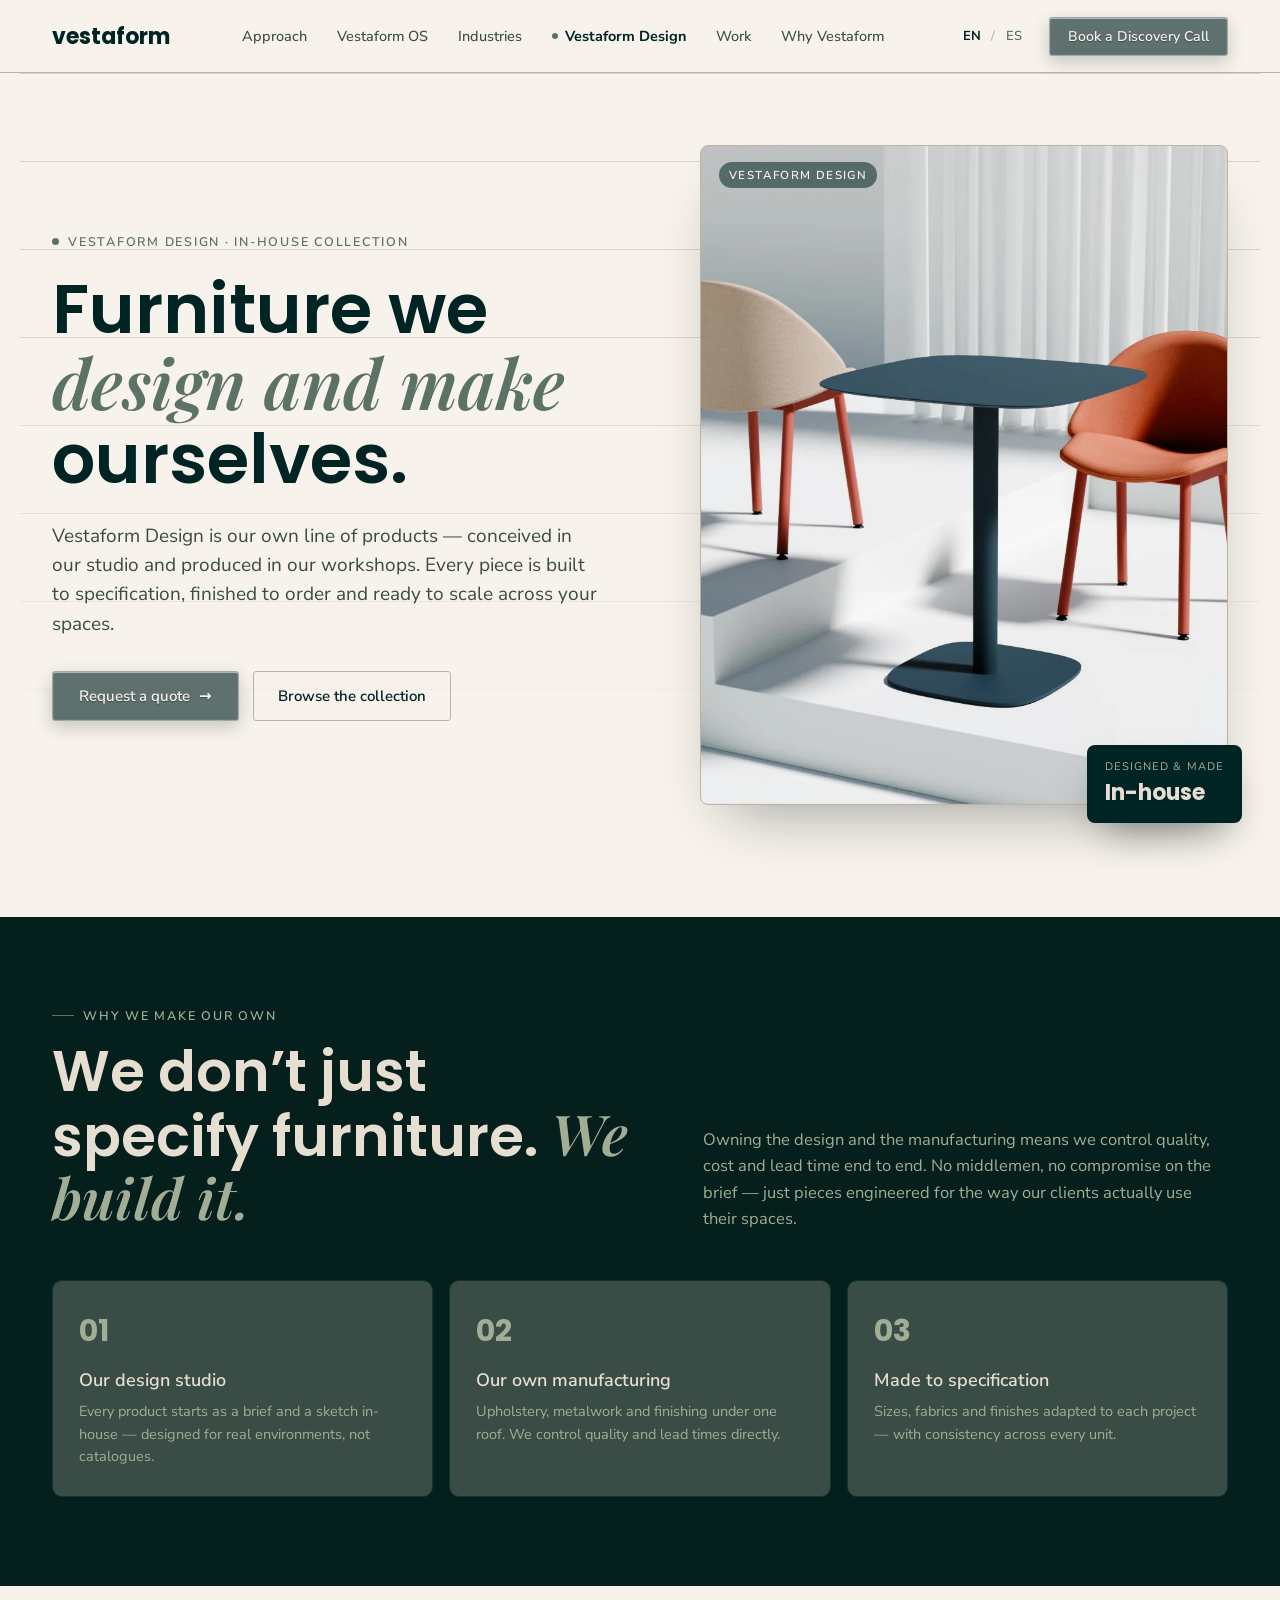
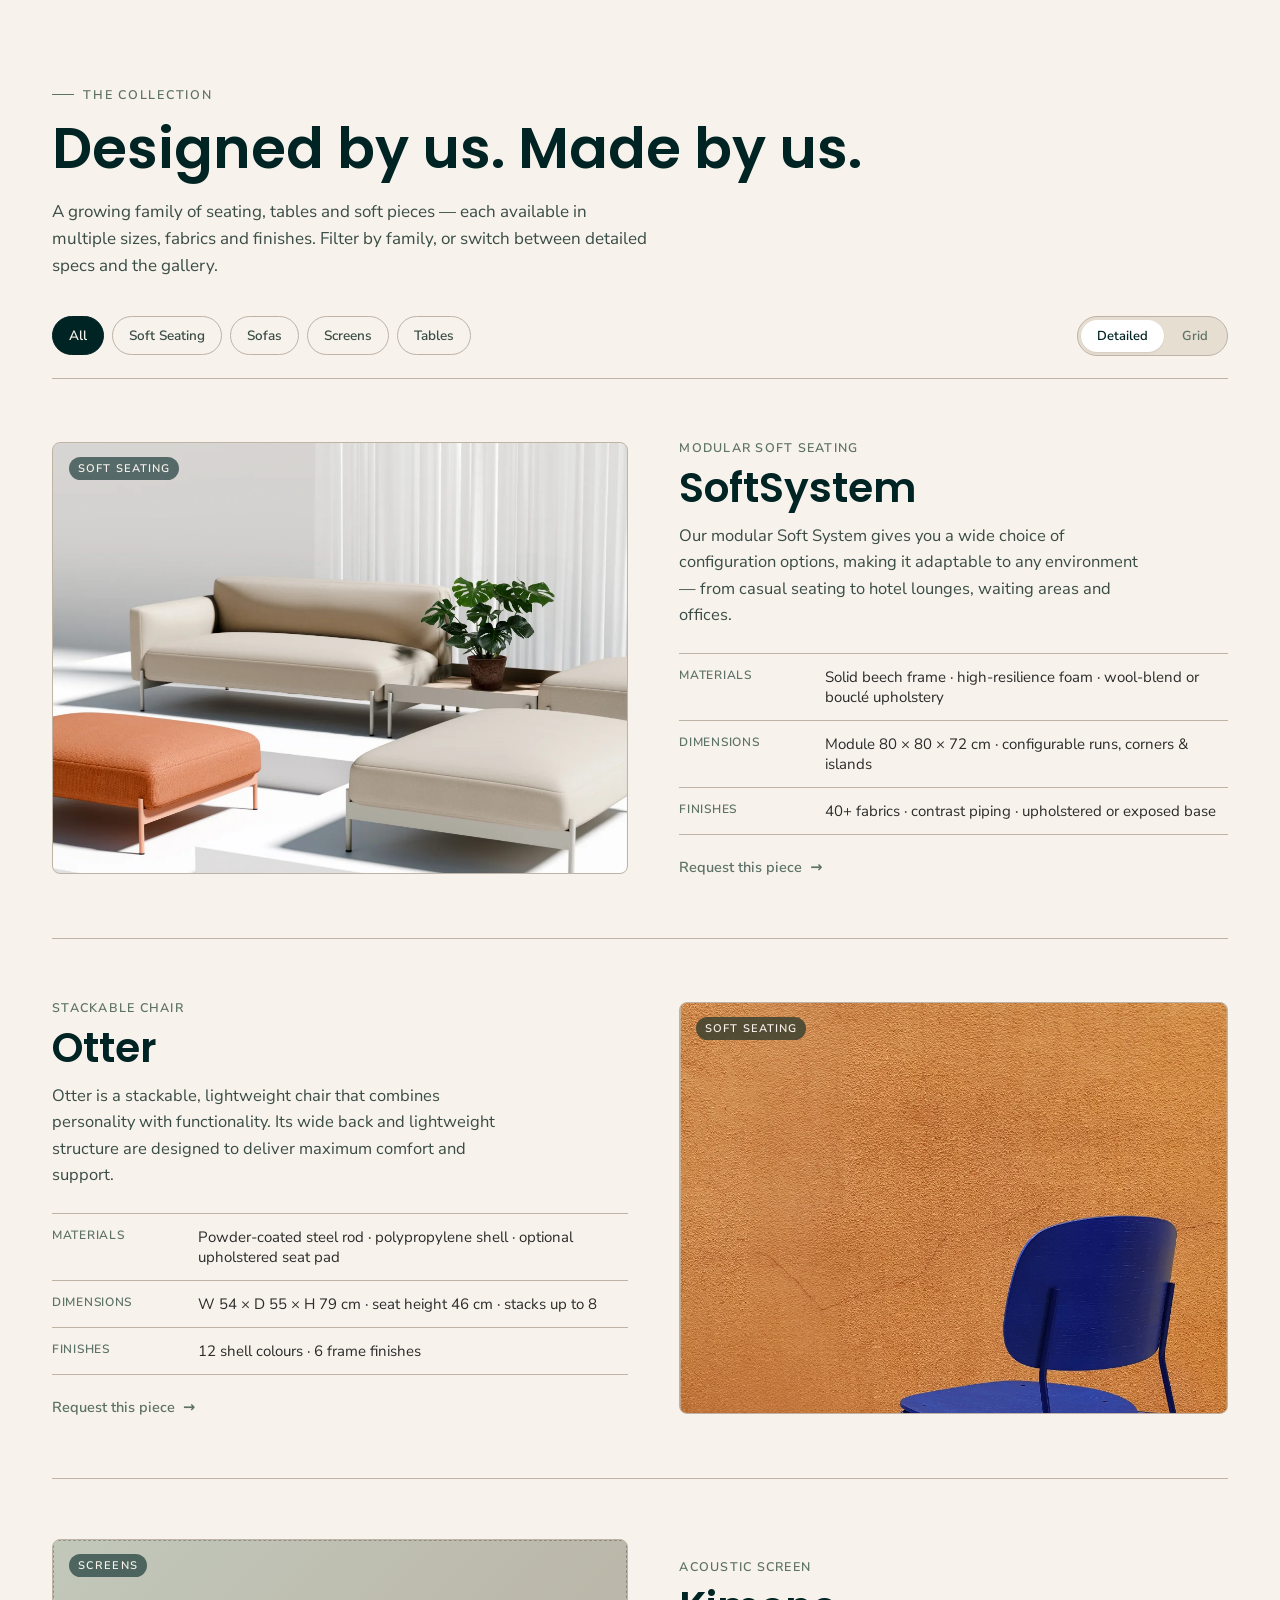
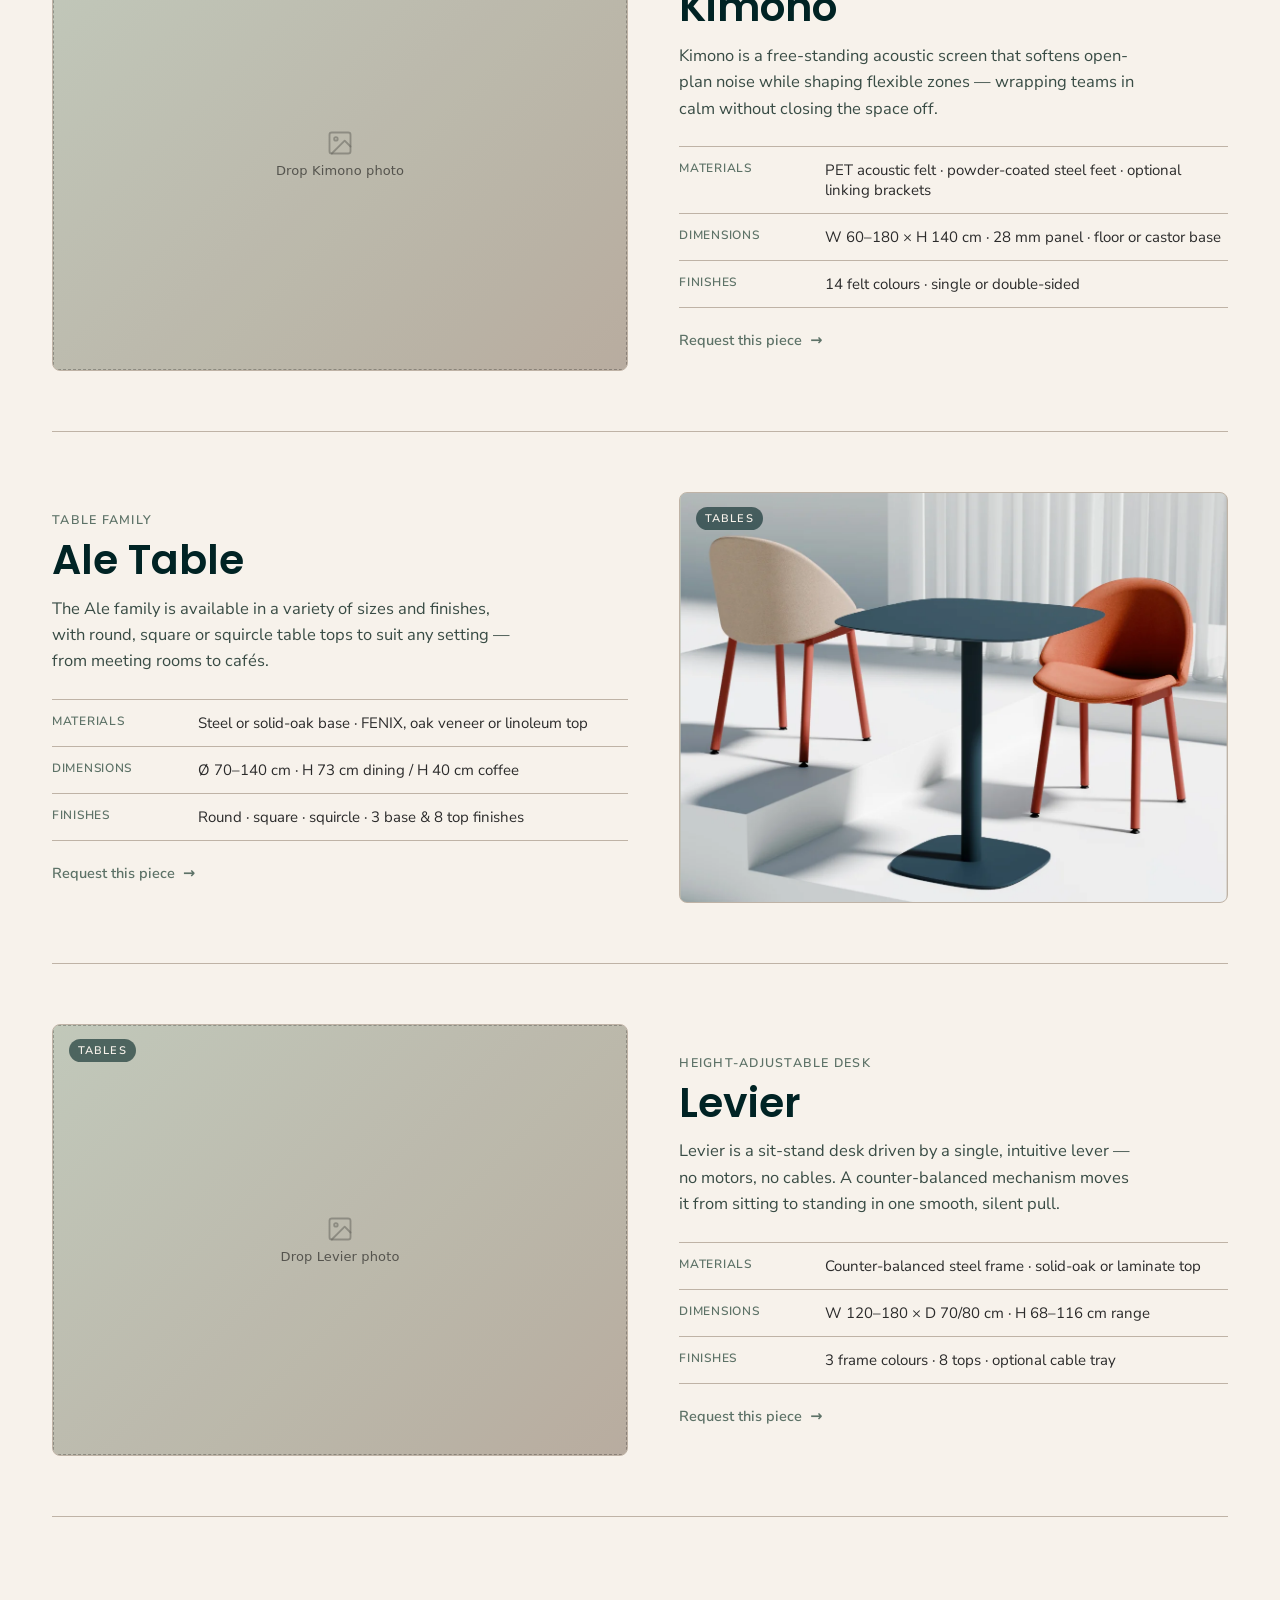
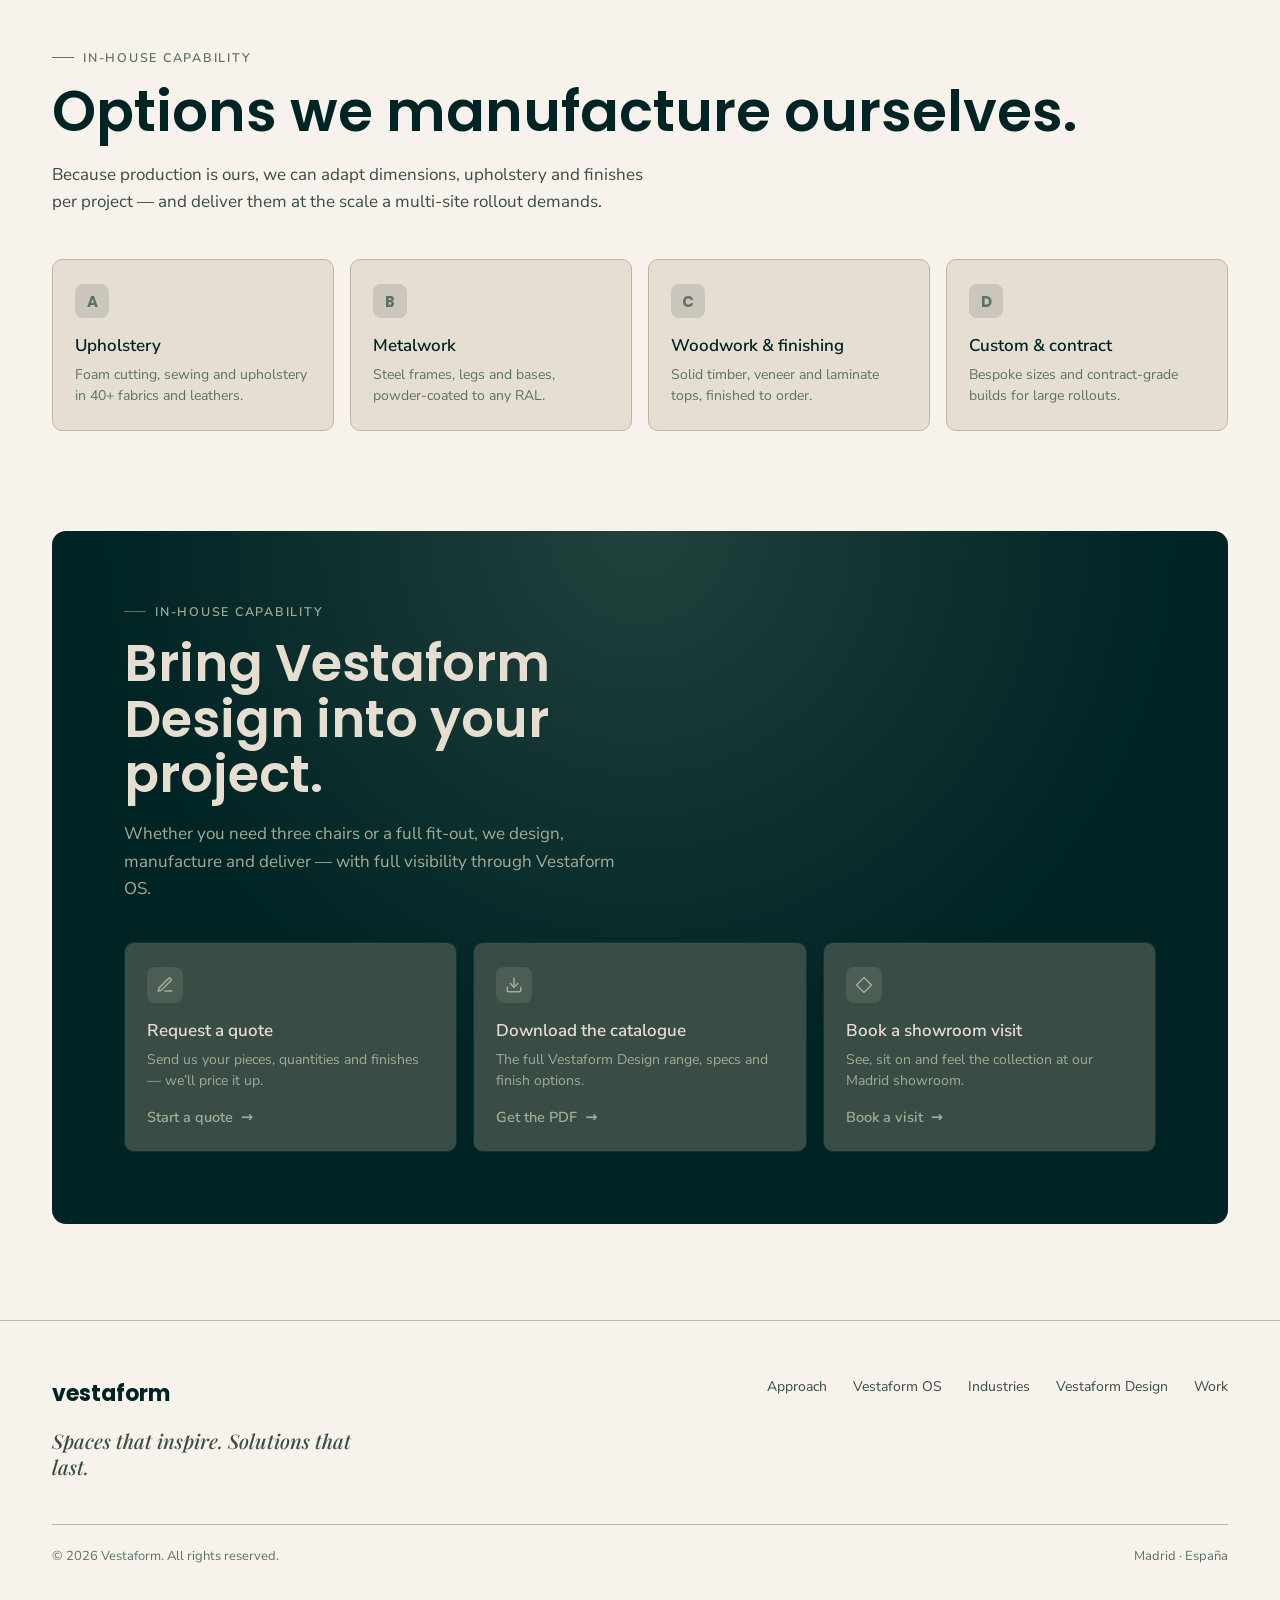
==== commit 072073a5: "Switch headings to Poppins and body to Nunito Sans Move the display/heading font from Playfair Displ" ====
--- a/project/design.html
+++ b/project/design.html
@@ -6,7 +6,7 @@
 <title>Vestaform Design — Furniture we design and make ourselves</title>
 <link rel="preconnect" href="https://fonts.googleapis.com">
 <link rel="preconnect" href="https://fonts.gstatic.com" crossorigin>
-<link href="https://fonts.googleapis.com/css2?family=Montserrat:ital,wght@0,300;0,400;0,500;0,600;0,700;1,400&family=Playfair+Display:ital,wght@0,500;0,600;0,700;1,500;1,600;1,700&display=swap" rel="stylesheet">
+<link href="https://fonts.googleapis.com/css2?family=Nunito+Sans:ital,wght@0,300;0,400;0,500;0,600;0,700;1,400&family=Playfair+Display:ital,wght@1,500;1,600&family=Poppins:wght@600;700&display=swap" rel="stylesheet">
 <link rel="stylesheet" href="../vestaform.css">
 <script src="image-slot.js"></script>
 <script src="nav.js"></script>
@@ -19,8 +19,8 @@
 .d-hero-rule { position: absolute; inset: 0; background-image: linear-gradient(var(--border) 1px, transparent 1px); background-size: 100% 88px; opacity: 0.5; pointer-events: none; mask-image: linear-gradient(to bottom, #000 30%, transparent 92%); -webkit-mask-image: linear-gradient(to bottom, #000 30%, transparent 92%); }
 .d-hero-eyebrow { display: inline-flex; align-items: center; gap: 9px; font-size: 12.5px; font-weight: 600; letter-spacing: 0.14em; text-transform: uppercase; color: var(--text-muted); }
 .d-hero-eyebrow .dot { width: 7px; height: 7px; border-radius: 50%; background: var(--accent); }
-.d-hero-h1 { font-family: 'Playfair Display', Georgia, serif; font-weight: 600; font-size: clamp(42px, 5.4vw, 78px); line-height: 1.05; letter-spacing: 0; margin: 22px 0 0; max-width: 15ch; color: var(--text-strong); }
-.d-hero-h1 em { font-style: italic; color: var(--accent); }
+.d-hero-h1 { font-family: 'Poppins', system-ui, sans-serif; font-weight: 600; font-size: clamp(42px, 5.4vw, 78px); line-height: 1.05; letter-spacing: 0; margin: 22px 0 0; max-width: 15ch; color: var(--text-strong); }
+.d-hero-h1 em { font-family: 'Playfair Display', Georgia, serif; font-style: italic; color: var(--accent); }
 .d-hero-sub { max-width: 50ch; font-size: clamp(16px, 1.5vw, 19px); line-height: 1.55; color: var(--text-secondary); margin: 26px 0 0; }
 .d-hero-ctas { display: flex; flex-wrap: wrap; gap: 14px; margin-top: 32px; }
 .btn-line { padding: 14px 24px; border-radius: 3px; font-size: 15px; font-weight: 600; color: var(--text-strong); border: 1px solid var(--border); background: transparent; text-decoration: none; cursor: pointer; display: inline-flex; align-items: center; transition: background 0.15s; }
@@ -31,18 +31,18 @@
 .d-img-badge { position: absolute; left: 18px; top: 16px; pointer-events: none; font-size: 11.5px; font-weight: 600; letter-spacing: 0.12em; text-transform: uppercase; color: var(--linen); background: rgba(0,35,36,0.55); padding: 5px 10px; border-radius: 20px; backdrop-filter: blur(4px); }
 .d-hero-tag { position: absolute; right: -14px; bottom: -18px; background: var(--panel-bg); color: var(--panel-text); border-radius: 8px; padding: 14px 18px; box-shadow: 0 20px 40px -16px rgba(0,20,20,0.5); animation: vfFloat 7s ease-in-out infinite; }
 .d-hero-tag-l { font-size: 11px; letter-spacing: 0.1em; text-transform: uppercase; color: var(--panel-text-muted); }
-.d-hero-tag-v { font-family: 'Playfair Display', Georgia, serif; font-size: 22px; font-weight: 700; margin-top: 2px; }
+.d-hero-tag-v { font-family: 'Poppins', system-ui, sans-serif; font-size: 22px; font-weight: 700; margin-top: 2px; }
 
 /* Story (dark) */
 .d-story { margin-top: 72px; background: var(--panel-bg-2); color: var(--panel-text); }
 .d-story-inner { max-width: 1240px; margin: 0 auto; padding: clamp(56px, 7vw, 96px) 32px; }
 .d-story-head { display: grid; grid-template-columns: 1.15fr 1fr; gap: 48px; align-items: end; margin-top: 18px; }
-.d-story-h2 { font-family: 'Playfair Display', Georgia, serif; font-weight: 600; font-size: clamp(32px, 4.4vw, 60px); line-height: 1.08; letter-spacing: 0; margin: 0; max-width: 16ch; color: var(--panel-text); }
-.d-story-h2 em { font-style: italic; color: var(--moss); }
+.d-story-h2 { font-family: 'Poppins', system-ui, sans-serif; font-weight: 600; font-size: clamp(32px, 4.4vw, 60px); line-height: 1.08; letter-spacing: 0; margin: 0; max-width: 16ch; color: var(--panel-text); }
+.d-story-h2 em { font-family: 'Playfair Display', Georgia, serif; font-style: italic; color: var(--moss); }
 .d-story-body { font-size: 16.5px; line-height: 1.6; color: var(--panel-text-muted); margin: 0; }
 .d-pillars { display: grid; grid-template-columns: repeat(3, 1fr); gap: 16px; margin-top: 48px; }
 .d-pillar { background: var(--panel-raised); border: 1px solid var(--panel-border); border-radius: 10px; padding: 28px 26px; }
-.d-pillar-n { font-family: 'Playfair Display', Georgia, serif; font-weight: 700; font-size: 30px; color: var(--moss); }
+.d-pillar-n { font-family: 'Poppins', system-ui, sans-serif; font-weight: 700; font-size: 30px; color: var(--moss); }
 .d-pillar-t { font-size: 18px; font-weight: 600; color: var(--panel-text); margin-top: 14px; }
 .d-pillar-d { font-size: 14.5px; line-height: 1.55; color: var(--panel-text-muted); margin-top: 8px; }
 
@@ -52,7 +52,7 @@
 .d-cap-grid { display: grid; grid-template-columns: repeat(4, 1fr); gap: 16px; margin-top: 44px; }
 .d-cap-card { border: 1px solid var(--border); background: var(--card-bg); border-radius: 10px; padding: 24px 22px; transition: border-color 0.2s; }
 .d-cap-card:hover { border-color: var(--deep-moss); }
-.d-cap-badge { width: 34px; height: 34px; border-radius: 8px; background: var(--accent-tint); color: var(--accent); display: inline-flex; align-items: center; justify-content: center; font-family: 'Playfair Display', Georgia, serif; font-weight: 700; font-size: 15px; }
+.d-cap-badge { width: 34px; height: 34px; border-radius: 8px; background: var(--accent-tint); color: var(--accent); display: inline-flex; align-items: center; justify-content: center; font-family: 'Poppins', system-ui, sans-serif; font-weight: 700; font-size: 15px; }
 .d-cap-t { font-size: 17px; font-weight: 600; color: var(--text-strong); margin-top: 16px; }
 .d-cap-d { font-size: 14px; line-height: 1.5; color: var(--text-muted); margin-top: 7px; }
 
@@ -61,7 +61,7 @@
 .d-cta-panel { background: var(--panel-bg); border-radius: 14px; padding: clamp(40px,6vw,72px); position: relative; overflow: hidden; }
 .d-cta-glow { position: absolute; inset: 0; background-image: radial-gradient(circle at 50% 0%, rgba(235,250,207,0.14), transparent 60%); pointer-events: none; }
 .d-cta-content { position: relative; }
-.d-cta-h2 { font-family: 'Playfair Display', Georgia, serif; font-weight: 600; font-size: clamp(30px,4vw,52px); line-height: 1.08; letter-spacing: 0; color: var(--panel-text); margin: 16px 0 0; max-width: 18ch; }
+.d-cta-h2 { font-family: 'Poppins', system-ui, sans-serif; font-weight: 600; font-size: clamp(30px,4vw,52px); line-height: 1.08; letter-spacing: 0; color: var(--panel-text); margin: 16px 0 0; max-width: 18ch; }
 .d-cta-sub { font-size: 17px; line-height: 1.6; color: var(--panel-text-muted); margin: 18px 0 0; max-width: 52ch; }
 .d-cta-cards { display: grid; grid-template-columns: repeat(3, 1fr); gap: 16px; margin-top: 40px; }
 .d-cta-card { background: var(--panel-raised); border: 1px solid var(--panel-border); border-radius: 10px; padding: 24px 22px; display: flex; flex-direction: column; }
@@ -77,11 +77,11 @@
 .d-col-intro { max-width: 60ch; font-size: 17px; line-height: 1.6; color: var(--text-secondary); margin: 18px 0 0; }
 .d-col-controls { display: flex; flex-wrap: wrap; align-items: center; justify-content: space-between; gap: 16px; margin-top: 36px; padding-bottom: 22px; border-bottom: 1px solid var(--border); }
 .d-chips { display: flex; flex-wrap: wrap; gap: 8px; }
-.d-chip { cursor: pointer; font-family: 'Montserrat', sans-serif; font-size: 13.5px; font-weight: 600; padding: 9px 16px; border-radius: 30px; border: 1px solid var(--border); background: transparent; color: var(--text-secondary); transition: background 0.2s, border-color 0.2s, color 0.2s; }
+.d-chip { cursor: pointer; font-family: 'Nunito Sans', sans-serif; font-size: 13.5px; font-weight: 600; padding: 9px 16px; border-radius: 30px; border: 1px solid var(--border); background: transparent; color: var(--text-secondary); transition: background 0.2s, border-color 0.2s, color 0.2s; }
 .d-chip:hover { border-color: var(--deep-moss); }
 .d-chip[aria-pressed="true"] { background: var(--forest); border-color: var(--forest); color: var(--linen); }
 .d-viewtoggle { display: inline-flex; align-items: center; gap: 2px; background: var(--sand); border: 1px solid var(--border); border-radius: 30px; padding: 3px; }
-.d-view-btn { cursor: pointer; font-family: 'Montserrat', sans-serif; font-size: 13px; font-weight: 600; padding: 7px 16px; border-radius: 24px; border: none; background: transparent; color: var(--text-muted); transition: background 0.2s, color 0.2s; }
+.d-view-btn { cursor: pointer; font-family: 'Nunito Sans', sans-serif; font-size: 13px; font-weight: 600; padding: 7px 16px; border-radius: 24px; border: none; background: transparent; color: var(--text-muted); transition: background 0.2s, color 0.2s; }
 .d-view-btn[aria-pressed="true"] { background: var(--white); color: var(--text-strong); box-shadow: 0 1px 2px rgba(0,0,0,0.08); }
 /* detailed view */
 .d-prod { display: grid; grid-template-columns: 1.05fr 1fr; gap: clamp(28px, 4vw, 60px); align-items: center; padding: clamp(40px, 5vw, 60px) 0; border-bottom: 1px solid var(--border); animation: vfPanel 0.45s cubic-bezier(0.2,0.7,0.2,1) both; }
@@ -90,7 +90,7 @@
 .d-prod-media image-slot { position: absolute; inset: 0; width: 100%; height: 100%; }
 .d-prod-badge { position: absolute; left: 16px; top: 14px; pointer-events: none; font-size: 11px; font-weight: 600; letter-spacing: 0.1em; text-transform: uppercase; color: var(--linen); background: rgba(0,35,36,0.6); padding: 4px 9px; border-radius: 20px; backdrop-filter: blur(4px); }
 .d-prod-tagline { font-size: 12.5px; font-weight: 600; letter-spacing: 0.1em; text-transform: uppercase; color: var(--accent); }
-.d-prod-name { font-family: 'Playfair Display', Georgia, serif; font-weight: 600; font-size: clamp(28px, 3.2vw, 42px); line-height: 1.06; letter-spacing: 0; margin: 10px 0 0; color: var(--text-strong); }
+.d-prod-name { font-family: 'Poppins', system-ui, sans-serif; font-weight: 600; font-size: clamp(28px, 3.2vw, 42px); line-height: 1.06; letter-spacing: 0; margin: 10px 0 0; color: var(--text-strong); }
 .d-prod-desc { font-size: 16.5px; line-height: 1.6; color: var(--text-secondary); margin: 14px 0 0; max-width: 46ch; }
 .d-spec { margin: 24px 0 0; }
 .d-spec-row { display: grid; grid-template-columns: 130px 1fr; gap: 16px; padding: 13px 0; border-top: 1px solid var(--border); }
@@ -111,7 +111,7 @@
 .d-prod-card-mat { font-size: 14px; line-height: 1.5; color: var(--text-muted); margin-top: 10px; }
 /* empty state */
 .d-empty { text-align: center; padding: clamp(48px, 7vw, 80px) 0; }
-.d-empty-t { font-family: 'Playfair Display', Georgia, serif; font-weight: 600; font-size: 26px; color: var(--text-strong); }
+.d-empty-t { font-family: 'Poppins', system-ui, sans-serif; font-weight: 600; font-size: 26px; color: var(--text-strong); }
 .d-empty-d { font-size: 16px; line-height: 1.6; color: var(--text-muted); margin: 12px auto 0; max-width: 44ch; }
 
 /* Responsive */
--- a/vestaform.css
+++ b/vestaform.css
@@ -51,7 +51,7 @@
 *, *::before, *::after { box-sizing: border-box; }
 html, body { margin: 0; padding: 0; }
 body {
-  font-family: 'Montserrat', system-ui, sans-serif;
+  font-family: 'Nunito Sans', system-ui, sans-serif;
   background: var(--bg);
   color: var(--text);
   -webkit-font-smoothing: antialiased;
@@ -93,7 +93,7 @@
 }
 .nav-logo { display: flex; align-items: center; text-decoration: none; }
 .nav-logo-name {
-  font-family: 'Playfair Display', Georgia, serif;
+  font-family: 'Poppins', system-ui, sans-serif;
   font-size: 22px; font-weight: 700; letter-spacing: 0; color: var(--text-strong);
 }
 .nav-links { display: flex; align-items: center; gap: 30px; }
@@ -108,7 +108,7 @@
 .lang-toggle { display: flex; align-items: center; gap: 2px; font-size: 13px; font-weight: 600; }
 .lang-toggle button {
   background: transparent; border: none; cursor: pointer; padding: 2px 4px;
-  font-family: 'Montserrat', sans-serif; font-size: 13px; font-weight: 600;
+  font-family: 'Nunito Sans', sans-serif; font-size: 13px; font-weight: 600;
   transition: color 0.15s; min-height: 40px; min-width: 34px;
 }
 .lang-toggle .sep { color: var(--stone); }
@@ -191,7 +191,7 @@
 .kicker-line { width: 22px; height: 1px; background: var(--accent); flex: none; }
 .kicker-dark { color: var(--panel-kicker); }
 .section-h2 {
-  font-family: 'Playfair Display', Georgia, serif; font-weight: 600;
+  font-family: 'Poppins', system-ui, sans-serif; font-weight: 600;
   font-size: clamp(34px, 4.4vw, 60px); line-height: 1.08;
   letter-spacing: 0; margin: 16px 0 0; color: var(--text-strong);
 }
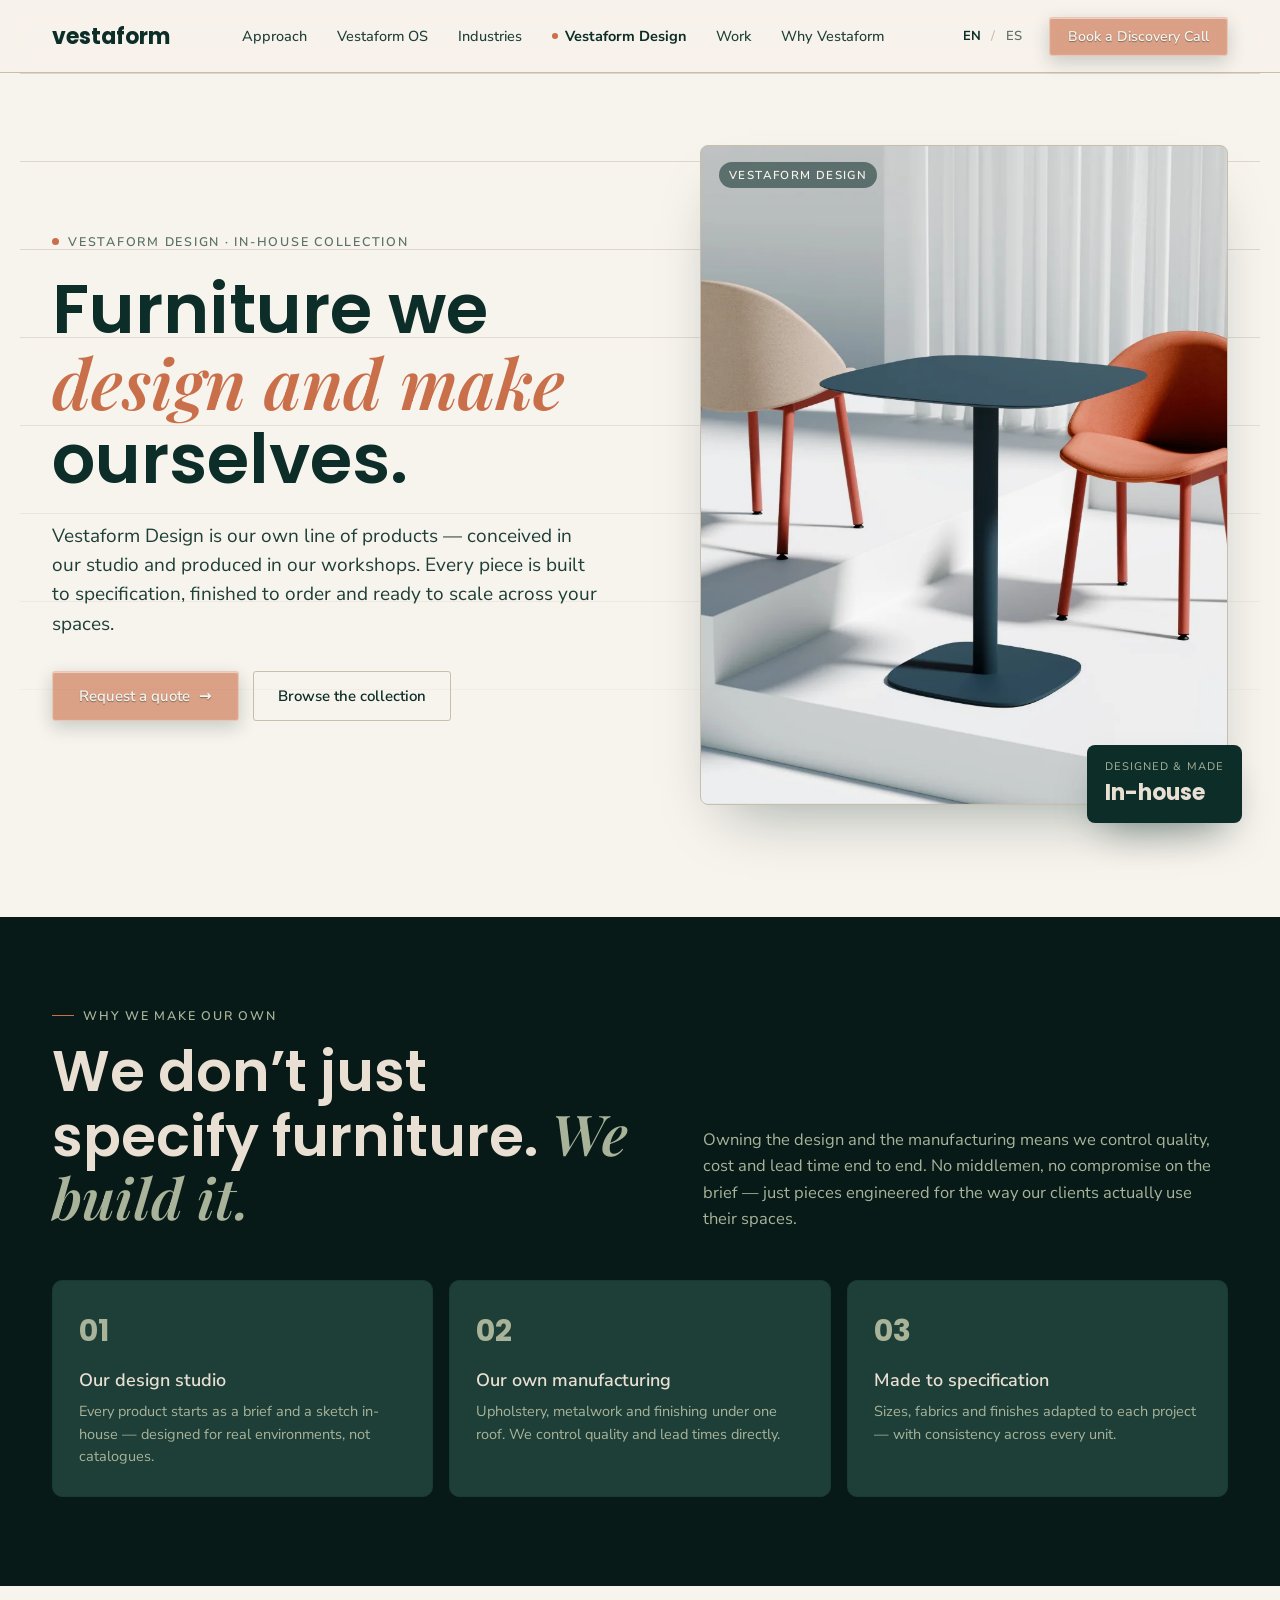
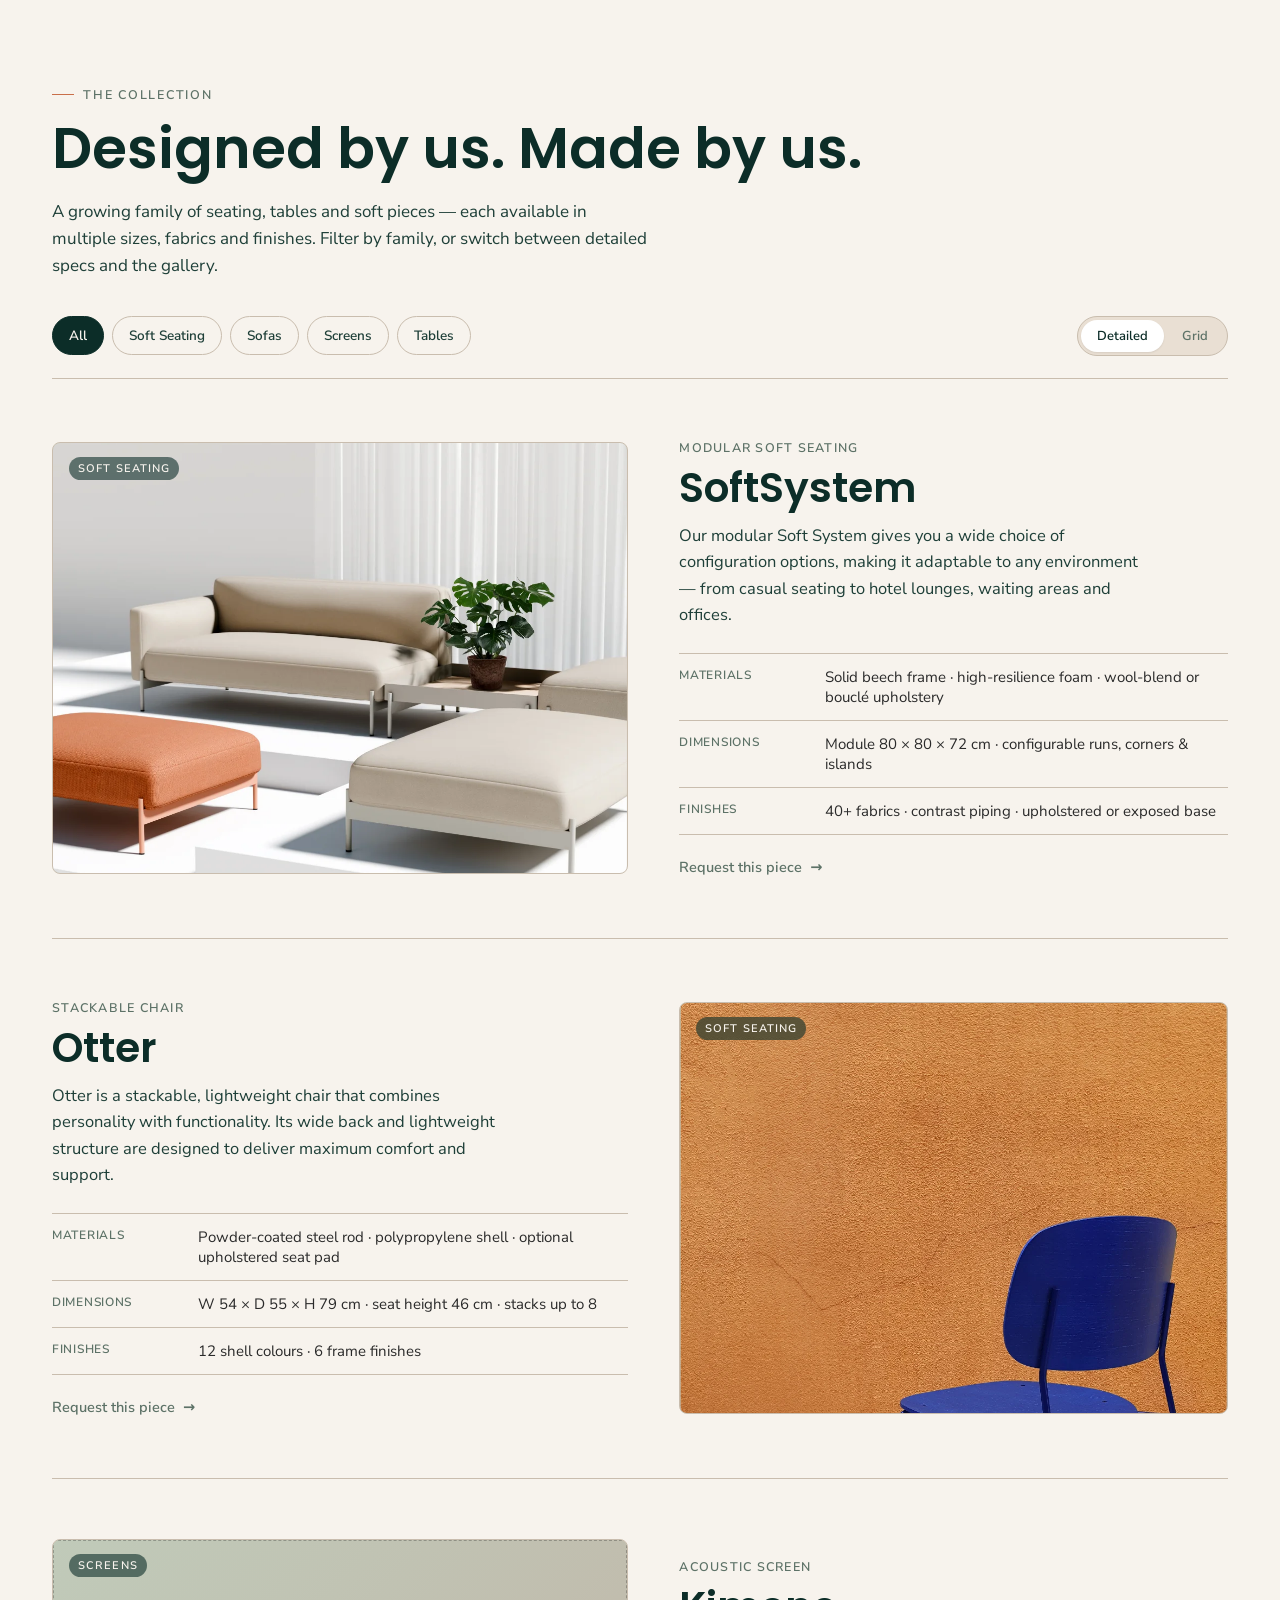
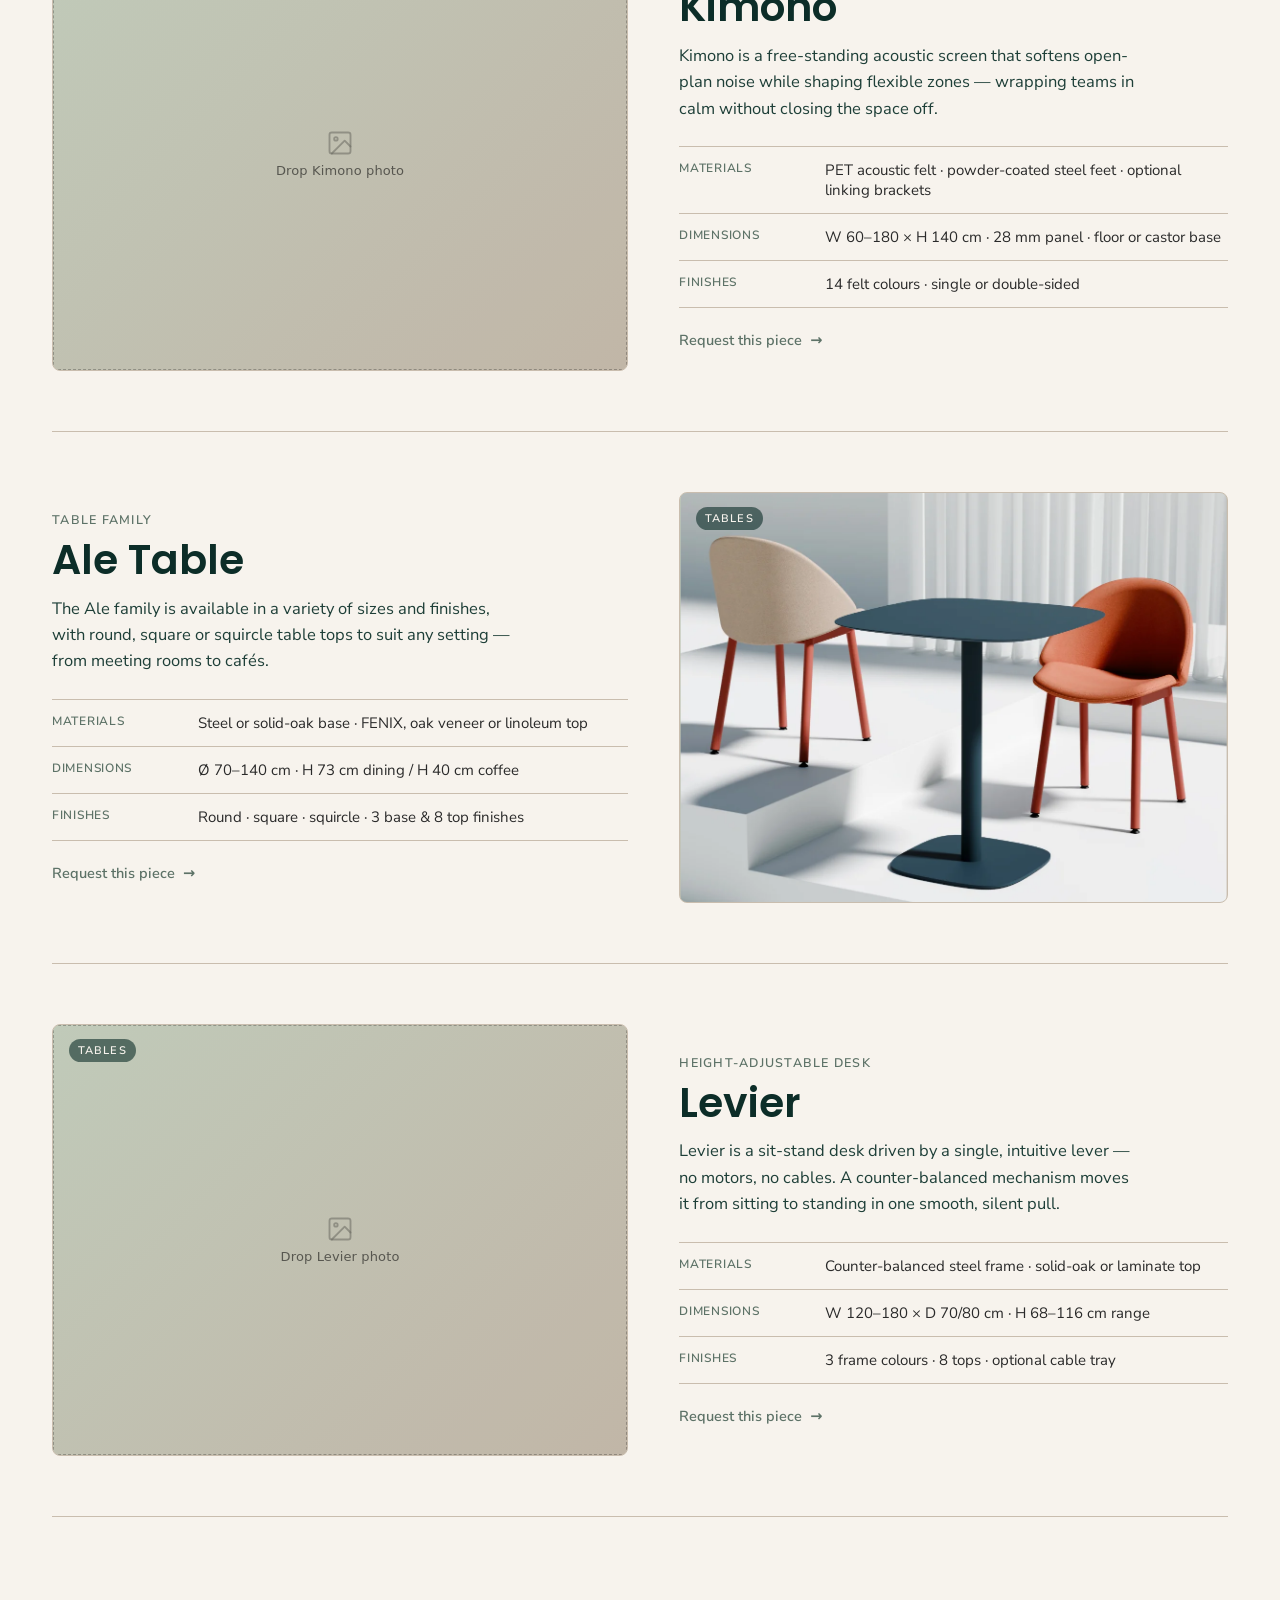
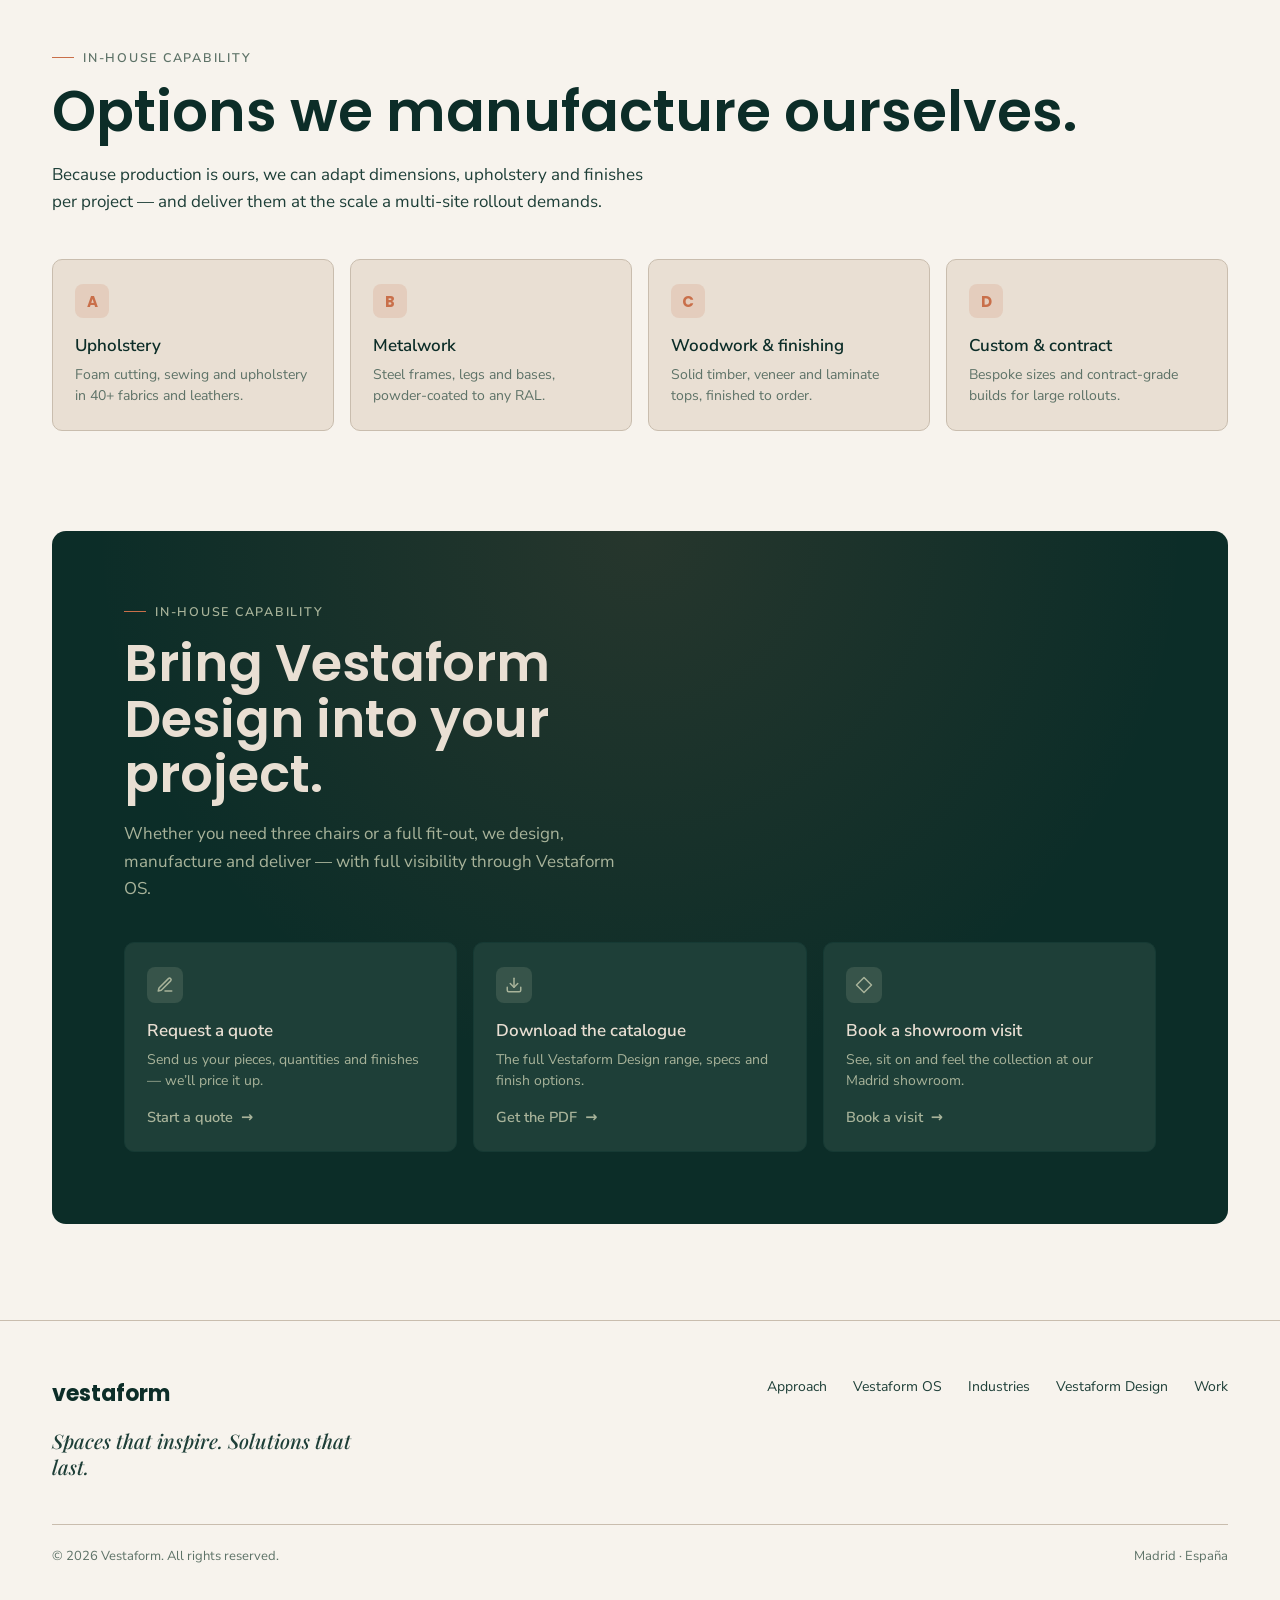
==== commit 91df32c7: "Refine palette to brandbook v1.0-2025, add Terracotta accent Re-hex the token palette to the refined" ====
--- a/project/design.html
+++ b/project/design.html
@@ -26,10 +26,10 @@
 .btn-line { padding: 14px 24px; border-radius: 3px; font-size: 15px; font-weight: 600; color: var(--text-strong); border: 1px solid var(--border); background: transparent; text-decoration: none; cursor: pointer; display: inline-flex; align-items: center; transition: background 0.15s; }
 .btn-line:hover { background: var(--bg-band); }
 .d-hero-media { position: relative; }
-.d-hero-frame { position: relative; aspect-ratio: 4/5; border-radius: 8px; overflow: hidden; border: 1px solid var(--border); background: linear-gradient(135deg, var(--sage), var(--stone)); box-shadow: 0 30px 60px -28px rgba(0,20,20,0.4); }
+.d-hero-frame { position: relative; aspect-ratio: 4/5; border-radius: 8px; overflow: hidden; border: 1px solid var(--border); background: linear-gradient(135deg, var(--sage), var(--stone)); box-shadow: 0 30px 60px -28px rgba(12,45,40,0.4); }
 .d-hero-frame image-slot { position: absolute; inset: 0; width: 100%; height: 100%; }
-.d-img-badge { position: absolute; left: 18px; top: 16px; pointer-events: none; font-size: 11.5px; font-weight: 600; letter-spacing: 0.12em; text-transform: uppercase; color: var(--linen); background: rgba(0,35,36,0.55); padding: 5px 10px; border-radius: 20px; backdrop-filter: blur(4px); }
-.d-hero-tag { position: absolute; right: -14px; bottom: -18px; background: var(--panel-bg); color: var(--panel-text); border-radius: 8px; padding: 14px 18px; box-shadow: 0 20px 40px -16px rgba(0,20,20,0.5); animation: vfFloat 7s ease-in-out infinite; }
+.d-img-badge { position: absolute; left: 18px; top: 16px; pointer-events: none; font-size: 11.5px; font-weight: 600; letter-spacing: 0.12em; text-transform: uppercase; color: var(--linen); background: rgba(12,45,40,0.55); padding: 5px 10px; border-radius: 20px; backdrop-filter: blur(4px); }
+.d-hero-tag { position: absolute; right: -14px; bottom: -18px; background: var(--panel-bg); color: var(--panel-text); border-radius: 8px; padding: 14px 18px; box-shadow: 0 20px 40px -16px rgba(12,45,40,0.5); animation: vfFloat 7s ease-in-out infinite; }
 .d-hero-tag-l { font-size: 11px; letter-spacing: 0.1em; text-transform: uppercase; color: var(--panel-text-muted); }
 .d-hero-tag-v { font-family: 'Poppins', system-ui, sans-serif; font-size: 22px; font-weight: 700; margin-top: 2px; }
 
@@ -59,13 +59,13 @@
 /* CTA (dark panel) */
 .d-cta { max-width: 1240px; margin: 0 auto; padding: 0 32px 96px; }
 .d-cta-panel { background: var(--panel-bg); border-radius: 14px; padding: clamp(40px,6vw,72px); position: relative; overflow: hidden; }
-.d-cta-glow { position: absolute; inset: 0; background-image: radial-gradient(circle at 50% 0%, rgba(235,250,207,0.14), transparent 60%); pointer-events: none; }
+.d-cta-glow { position: absolute; inset: 0; background-image: radial-gradient(circle at 50% 0%, rgba(201,111,74,0.14), transparent 60%); pointer-events: none; }
 .d-cta-content { position: relative; }
 .d-cta-h2 { font-family: 'Poppins', system-ui, sans-serif; font-weight: 600; font-size: clamp(30px,4vw,52px); line-height: 1.08; letter-spacing: 0; color: var(--panel-text); margin: 16px 0 0; max-width: 18ch; }
 .d-cta-sub { font-size: 17px; line-height: 1.6; color: var(--panel-text-muted); margin: 18px 0 0; max-width: 52ch; }
 .d-cta-cards { display: grid; grid-template-columns: repeat(3, 1fr); gap: 16px; margin-top: 40px; }
 .d-cta-card { background: var(--panel-raised); border: 1px solid var(--panel-border); border-radius: 10px; padding: 24px 22px; display: flex; flex-direction: column; }
-.d-cta-icon { width: 36px; height: 36px; border-radius: 8px; background: rgba(161,173,149,0.18); color: var(--moss); display: inline-flex; align-items: center; justify-content: center; }
+.d-cta-icon { width: 36px; height: 36px; border-radius: 8px; background: rgba(168,179,154,0.18); color: var(--moss); display: inline-flex; align-items: center; justify-content: center; }
 .d-cta-icon svg { width: 18px; height: 18px; }
 .d-cta-card-t { font-size: 17px; font-weight: 600; color: var(--panel-text); margin-top: 16px; }
 .d-cta-card-d { font-size: 14px; line-height: 1.5; color: var(--panel-text-muted); margin-top: 7px; flex: 1; }
@@ -88,8 +88,8 @@
 .d-prod:nth-child(even) .d-prod-media { order: 2; }
 .d-prod-media { position: relative; aspect-ratio: 4/3; border-radius: 8px; overflow: hidden; border: 1px solid var(--border); background: linear-gradient(135deg, var(--sage), var(--stone)); }
 .d-prod-media image-slot { position: absolute; inset: 0; width: 100%; height: 100%; }
-.d-prod-badge { position: absolute; left: 16px; top: 14px; pointer-events: none; font-size: 11px; font-weight: 600; letter-spacing: 0.1em; text-transform: uppercase; color: var(--linen); background: rgba(0,35,36,0.6); padding: 4px 9px; border-radius: 20px; backdrop-filter: blur(4px); }
-.d-prod-tagline { font-size: 12.5px; font-weight: 600; letter-spacing: 0.1em; text-transform: uppercase; color: var(--accent); }
+.d-prod-badge { position: absolute; left: 16px; top: 14px; pointer-events: none; font-size: 11px; font-weight: 600; letter-spacing: 0.1em; text-transform: uppercase; color: var(--linen); background: rgba(12,45,40,0.6); padding: 4px 9px; border-radius: 20px; backdrop-filter: blur(4px); }
+.d-prod-tagline { font-size: 12.5px; font-weight: 600; letter-spacing: 0.1em; text-transform: uppercase; color: var(--accent-text); }
 .d-prod-name { font-family: 'Poppins', system-ui, sans-serif; font-weight: 600; font-size: clamp(28px, 3.2vw, 42px); line-height: 1.06; letter-spacing: 0; margin: 10px 0 0; color: var(--text-strong); }
 .d-prod-desc { font-size: 16.5px; line-height: 1.6; color: var(--text-secondary); margin: 14px 0 0; max-width: 46ch; }
 .d-spec { margin: 24px 0 0; }
@@ -97,7 +97,7 @@
 .d-spec-row:last-child { border-bottom: 1px solid var(--border); }
 .d-spec-row dt { font-size: 12px; font-weight: 600; letter-spacing: 0.06em; text-transform: uppercase; color: var(--text-muted); }
 .d-spec-row dd { margin: 0; font-size: 15px; color: var(--text); }
-.d-prod-req { display: inline-flex; align-items: center; gap: 8px; margin-top: 22px; text-decoration: none; font-size: 14.5px; font-weight: 600; color: var(--accent); transition: gap 0.15s; }
+.d-prod-req { display: inline-flex; align-items: center; gap: 8px; margin-top: 22px; text-decoration: none; font-size: 14.5px; font-weight: 600; color: var(--accent-text); transition: gap 0.15s; }
 .d-prod-req:hover { gap: 12px; }
 /* grid view */
 .d-prod-grid { display: grid; grid-template-columns: repeat(3, 1fr); gap: 20px; margin-top: 40px; }
@@ -107,7 +107,7 @@
 .d-prod-card-media image-slot { position: absolute; inset: 0; width: 100%; height: 100%; }
 .d-prod-card-body { padding: 20px 22px 24px; }
 .d-prod-card-name { font-size: 19px; font-weight: 600; color: var(--text-strong); }
-.d-prod-card-tag { font-size: 12.5px; font-weight: 600; letter-spacing: 0.04em; text-transform: uppercase; color: var(--accent); margin-top: 4px; }
+.d-prod-card-tag { font-size: 12.5px; font-weight: 600; letter-spacing: 0.04em; text-transform: uppercase; color: var(--accent-text); margin-top: 4px; }
 .d-prod-card-mat { font-size: 14px; line-height: 1.5; color: var(--text-muted); margin-top: 10px; }
 /* empty state */
 .d-empty { text-align: center; padding: clamp(48px, 7vw, 80px) 0; }
--- a/vestaform.css
+++ b/vestaform.css
@@ -8,10 +8,10 @@
 
 /* ── Base & tokens ─────────────────────────────────────────────────────────── */
 :root {
-  /* Raw palette — Vestaform green/beige brandbook */
-  --forest:#002324; --juniper:#394C45; --deep-moss:#5D7267; --moss:#A1AD95; --sage:#C9D0C1;
-  --warm-beige:#EDE5DD; --sand:#E6DED1; --linen:#F7F2EB; --stone:#BFB3A6; --taupe:#9A8C80;
-  --lime:#EBFACF; --charcoal:#2B2B2B; --white:#FFFFFF;
+  /* Raw palette — Vestaform brandbook v1.0-2025 */
+  --forest:#0C2D28; --juniper:#1E3F38; --deep-moss:#5D7267; --moss:#A8B39A; --sage:#C8D2C0;
+  --warm-beige:#E9DFD3; --sand:#E9DFD3; --linen:#F7F3ED; --stone:#C9BDAE;
+  --terracotta:#C96F4A; --charcoal:#2A2A2A; --white:#FFFFFF;
 
   /* Semantic / role tokens — light surfaces */
   --bg:var(--linen);                    /* page canvas */
@@ -24,18 +24,19 @@
   --text-muted:var(--deep-moss);        /* AA-safe muted (NOT taupe — fails AA on linen) */
   --border:var(--stone);                /* hairlines on light */
   --border-soft:var(--sand);            /* faintest dividers */
-  --accent:var(--deep-moss);            /* accent TYPE: kicker-line, active dots, italic words */
-  --accent-tint:rgba(57,76,69,0.16);    /* faint juniper wash behind icons/badges */
-  --cta-bg:var(--forest);               /* CTA fill = deep green moment */
-  --cta-bg-hover:var(--juniper);        /* CTA hover lightens */
-  --cta-text:var(--linen);              /* text on CTA */
-  --link-hover:var(--forest);
+  --accent:var(--terracotta);           /* accent TYPE: kicker-line, dots, big numbers, italic words */
+  --accent-text:var(--deep-moss);       /* AA-safe accent for small literal text (4.5:1 on Linen) */
+  --accent-tint:rgba(201,111,74,0.16);  /* faint terracotta wash behind icons/badges */
+  --cta-bg:var(--terracotta);           /* CTA fill — accepted ~4.1:1 trade-off, see DESIGN.md */
+  --cta-bg-hover:#A85A39;               /* darker terracotta; reserved (buttons hover via opacity) */
+  --cta-text:var(--forest);             /* text on CTA */
+  --link-hover:var(--terracotta);
 
   /* Dark surfaces — deep green panels (replace old near-black warm panels) */
   --panel-bg:var(--forest);
-  --panel-bg-2:#051f1d;                 /* very-dark green section bg */
+  --panel-bg-2:#071a17;                 /* very-dark green section bg */
   --panel-raised:var(--juniper);        /* cards on dark */
-  --panel-border:#0d3733;               /* hairlines on dark */
+  --panel-border:#163a34;               /* hairlines on dark */
   --panel-text:var(--sand);             /* primary text on dark */
   --panel-text-muted:var(--moss);       /* muted text on dark */
   --panel-kicker:var(--moss);
@@ -43,10 +44,10 @@
   /* Status / highlight */
   --success:var(--moss);                /* "Live"/"On track" text — desaturated */
   --success-soft:var(--sage);
-  --highlight:var(--lime);              /* tiny accents only: live dot, micro-underline, glow */
+  --highlight:var(--terracotta);        /* tiny accents only: live dot, micro-underline, glow */
 
   /* Shadows — green-neutral, not warm */
-  --shadow-panel:0 30px 60px -20px rgba(0,35,36,0.45), 0 8px 20px -8px rgba(0,35,36,0.35);
+  --shadow-panel:0 30px 60px -20px rgba(12,45,40,0.45), 0 8px 20px -8px rgba(12,45,40,0.35);
 }
 *, *::before, *::after { box-sizing: border-box; }
 html, body { margin: 0; padding: 0; }
@@ -150,7 +151,7 @@
    Keeps the deep-green brand colour while adding glassmorphism. */
 .btn-glass {
   position: relative;
-  background: rgba(0, 35, 36, 0.62);                /* forest #002324 @ ~62% */
+  background: rgba(201, 111, 74, 0.62);             /* terracotta #C96F4A @ ~62% */
   color: var(--linen);
   border: 1px solid rgba(255, 255, 255, 0.4);       /* subtle 1px light border */
   -webkit-backdrop-filter: blur(12px) saturate(1.2);
@@ -158,28 +159,28 @@
   box-shadow:
     inset 0 1px 0 rgba(255, 255, 255, 0.45),        /* inner top highlight */
     inset 0 0 0 1px rgba(255, 255, 255, 0.06),
-    0 6px 18px rgba(0, 20, 20, 0.2);                /* soft outer lift */
-  text-shadow: 0 1px 1px rgba(0, 20, 20, 0.45);     /* holds light text contrast */
+    0 6px 18px rgba(12, 45, 40, 0.2);                /* soft outer lift */
+  text-shadow: 0 1px 1px rgba(12, 45, 40, 0.45);     /* holds light text contrast */
   transition: background 0.18s ease, box-shadow 0.18s ease, transform 0.18s ease;
 }
 .btn-glass:hover {
-  background: rgba(0, 35, 36, 0.8);                 /* denser on hover */
+  background: rgba(201, 111, 74, 0.8);              /* denser on hover */
   box-shadow:
     inset 0 1px 0 rgba(255, 255, 255, 0.6),
-    0 8px 24px rgba(0, 20, 20, 0.3);
+    0 8px 24px rgba(12, 45, 40, 0.3);
   transform: translateY(-1px);
   opacity: 1;
 }
 .btn-glass:active { transform: translateY(0); }
 /* On dark panels the highlight reads weakly — raise opacity/border. */
 .cta-panel .btn-glass, .os-panel .btn-glass {
-  background: rgba(57, 76, 69, 0.72);              /* juniper, lifts off the forest panel */
+  background: rgba(201, 111, 74, 0.72);            /* terracotta, lifts off the forest panel */
   border-color: rgba(255, 255, 255, 0.45);
 }
-.cta-panel .btn-glass:hover, .os-panel .btn-glass:hover { background: rgba(57, 76, 69, 0.88); }
-/* Fallback where backdrop-filter is unsupported → near-solid forest so AA never fails. */
+.cta-panel .btn-glass:hover, .os-panel .btn-glass:hover { background: rgba(201, 111, 74, 0.88); }
+/* Fallback where backdrop-filter is unsupported → near-solid terracotta so it stays legible. */
 @supports not ((backdrop-filter: blur(1px)) or (-webkit-backdrop-filter: blur(1px))) {
-  .btn-glass { background: rgba(0, 35, 36, 0.95); }
+  .btn-glass { background: rgba(201, 111, 74, 0.95); }
 }
 
 /* ── Kicker / section headings ─────────────────────────────────────────────── */
